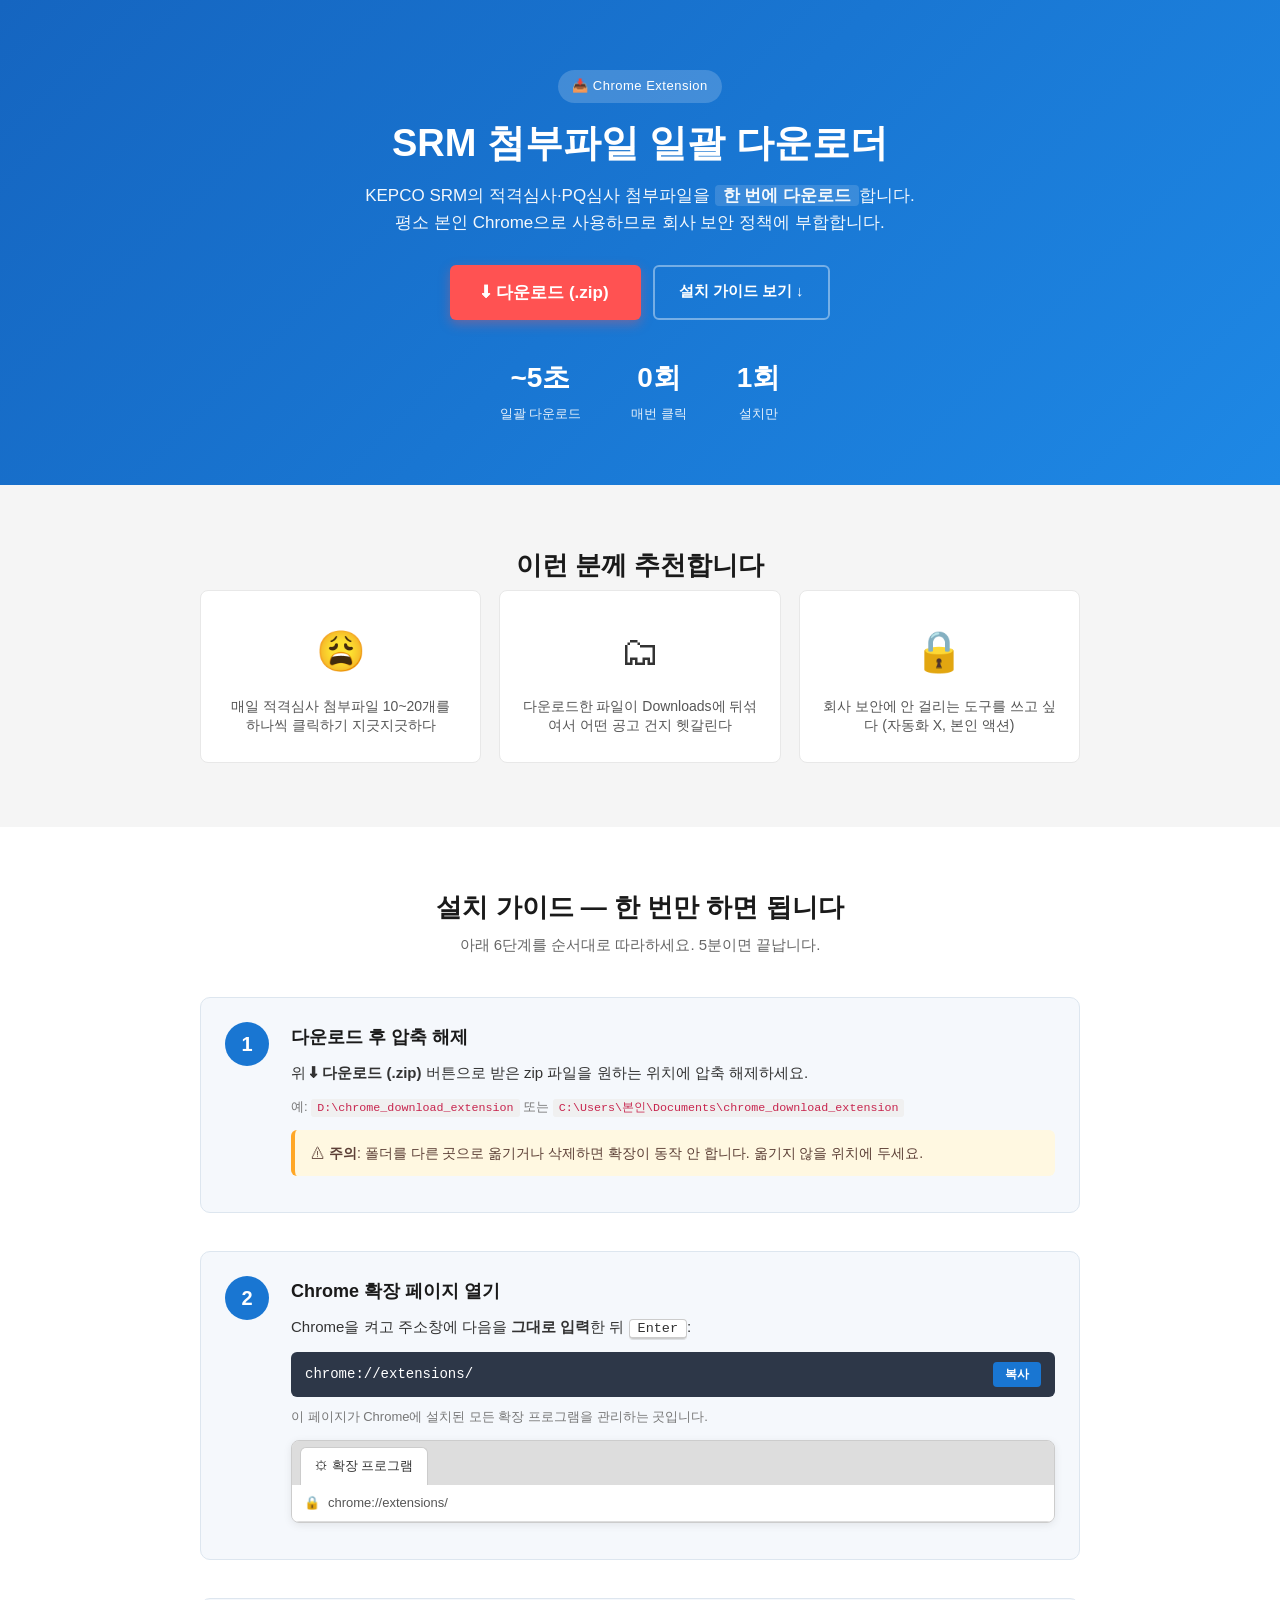
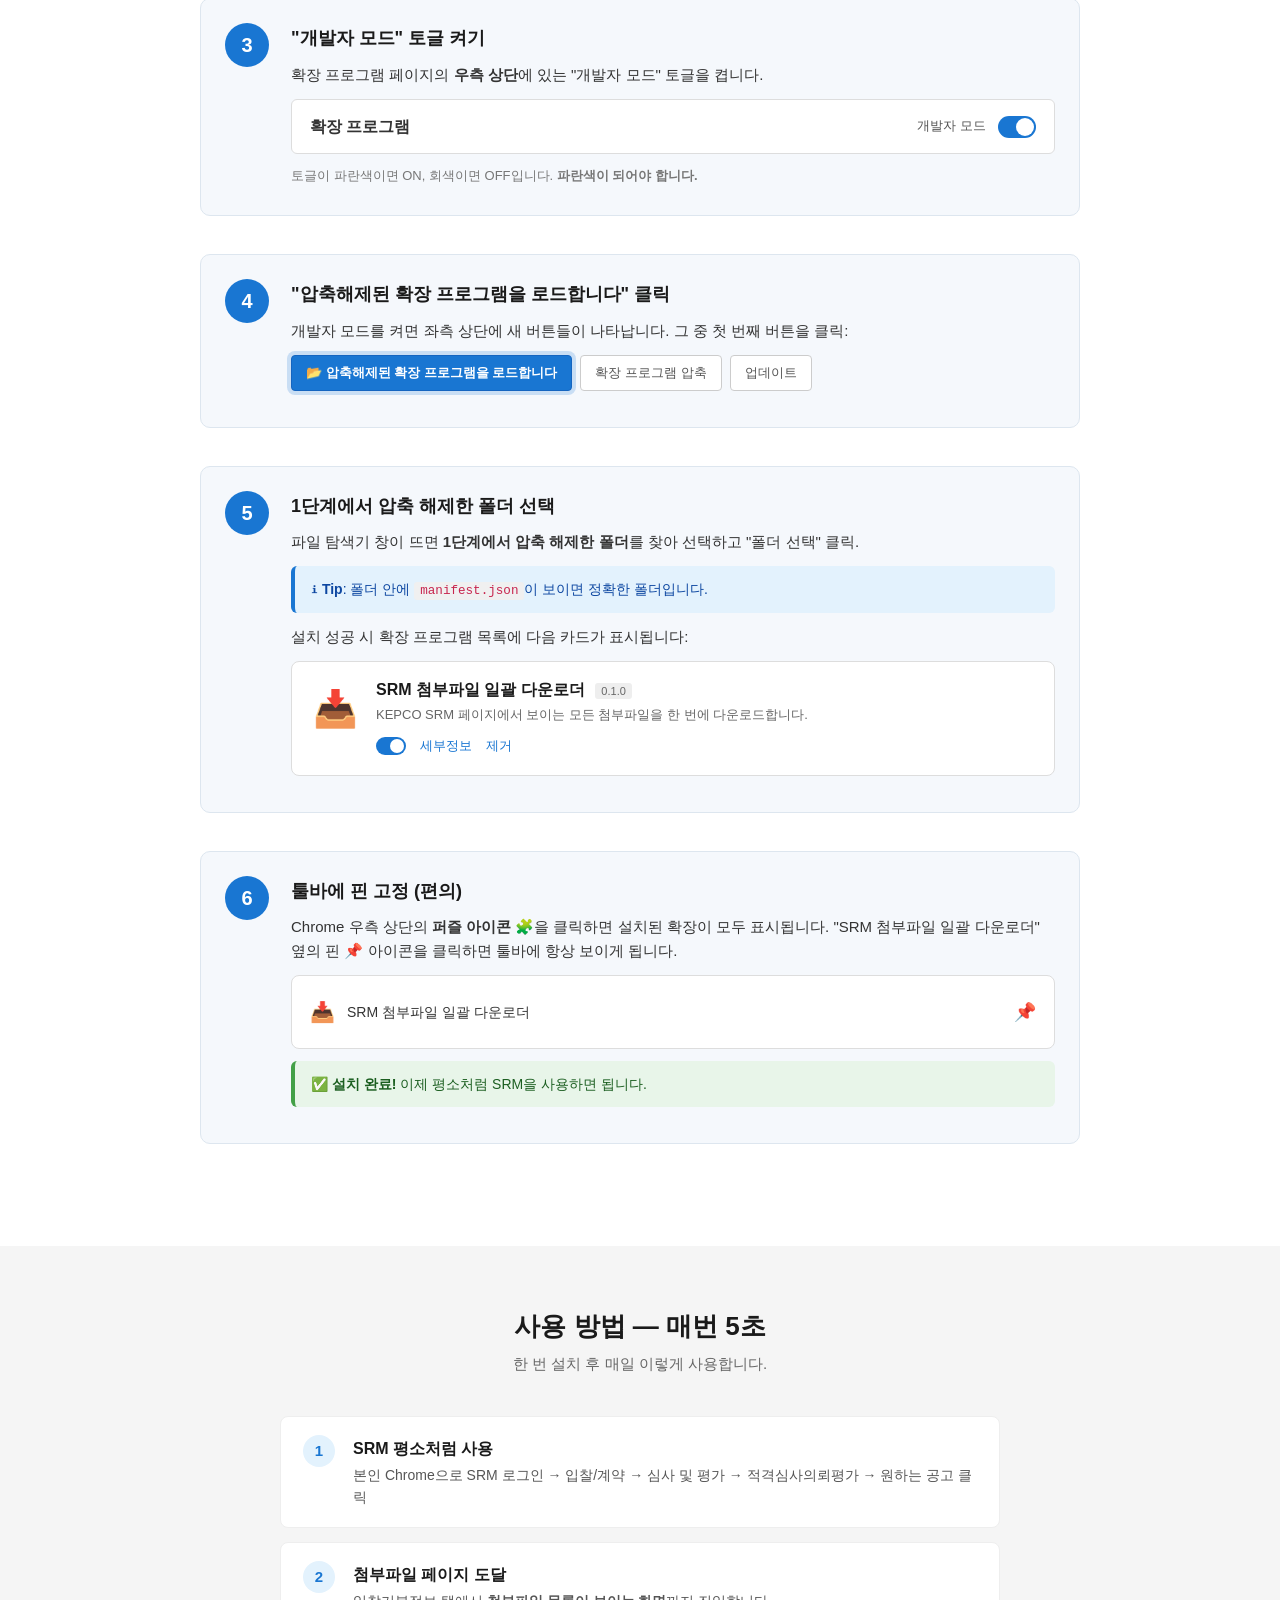
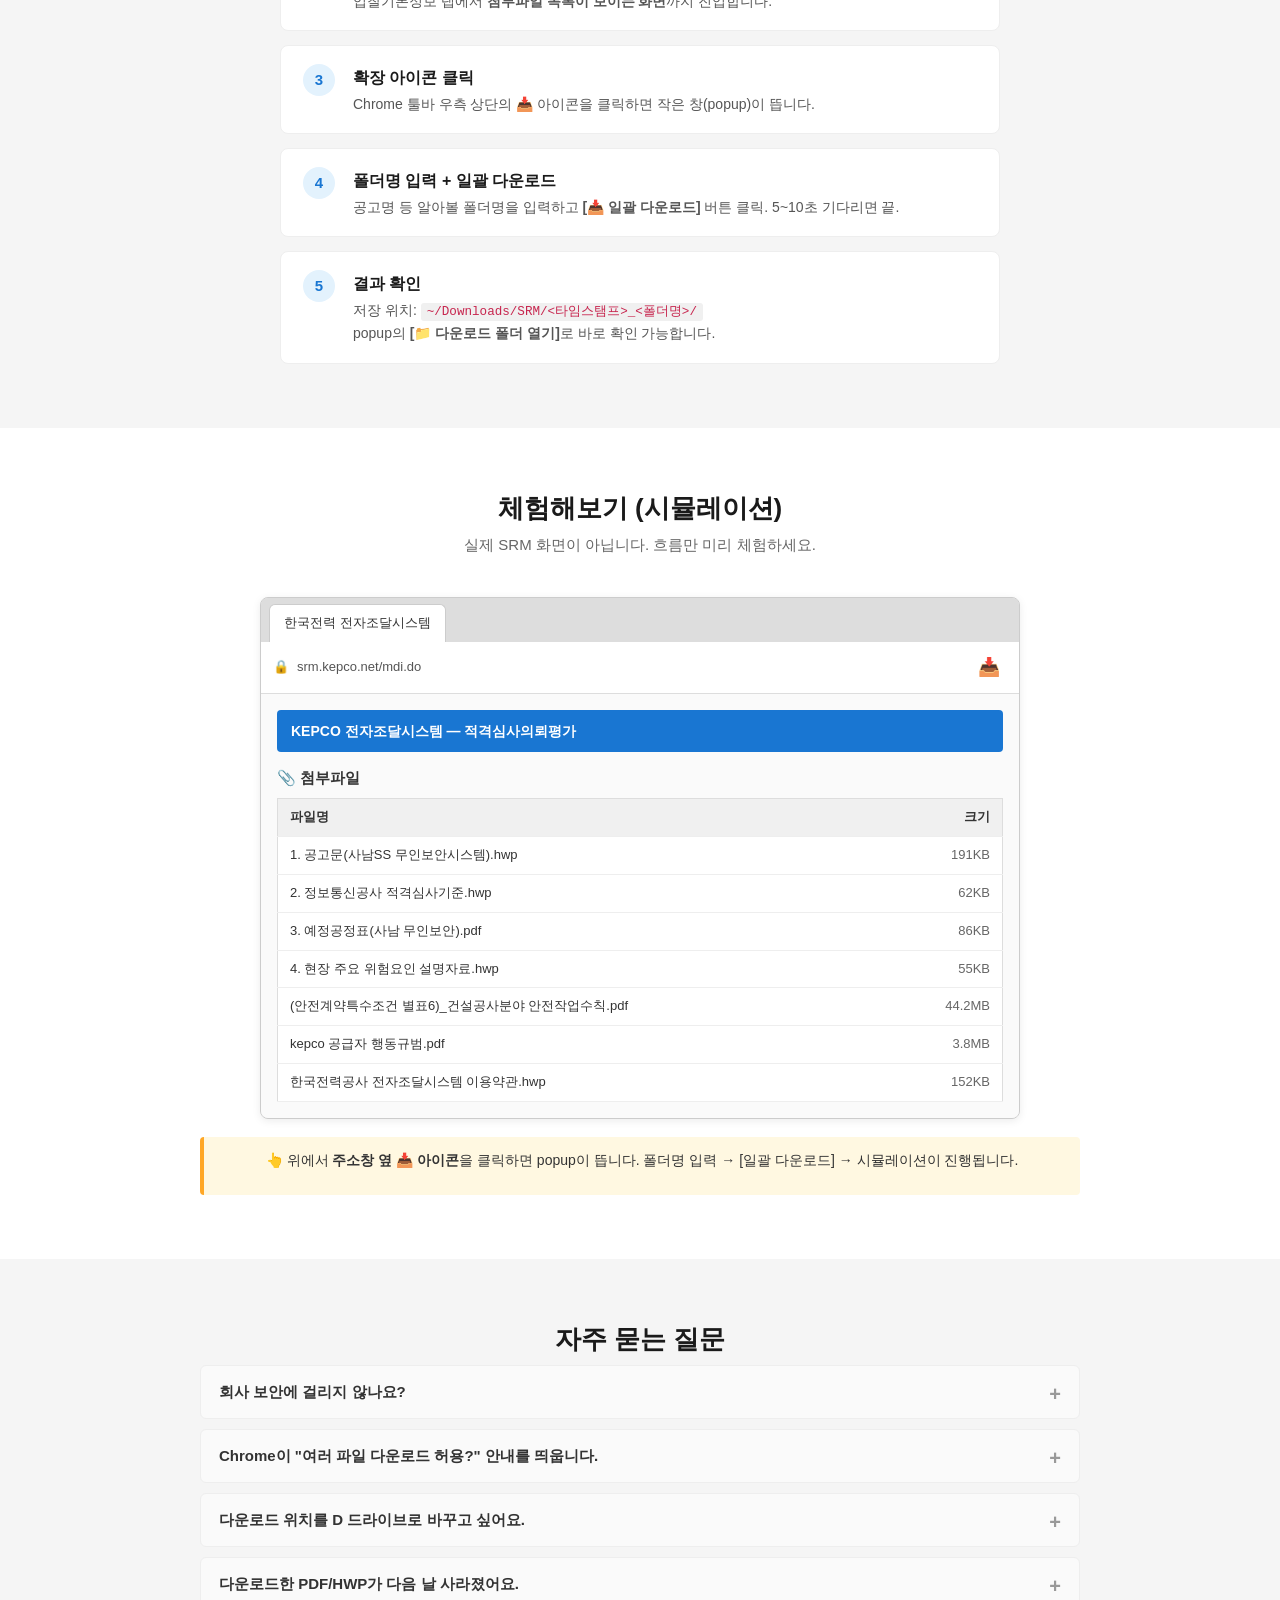
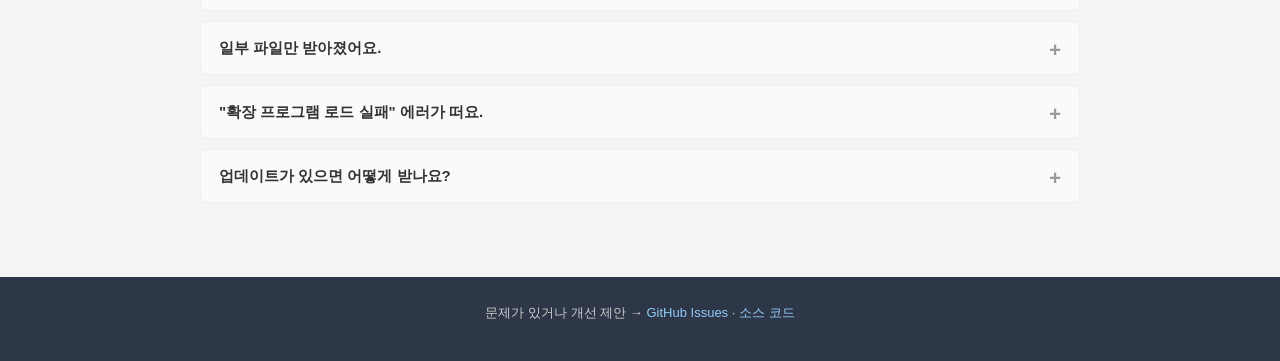
==== docs/index.html @ c3275431 "build: Vercel 배포 + zip 빌드 스크립트로 전환 - vercel.json: docs/를 outputDirectory로 지정 - build-zip.ps1: extens" ====
<!DOCTYPE html>
<html lang="ko">
<head>
  <meta charset="utf-8">
  <meta name="viewport" content="width=device-width, initial-scale=1">
  <title>SRM 첨부파일 일괄 다운로더 — 설치 가이드</title>
  <meta name="description" content="KEPCO SRM 적격심사 첨부파일을 한 번에 다운로드하는 Chrome 확장 프로그램. 설치 가이드와 사용 시뮬레이션.">
  <link rel="stylesheet" href="style.css">
</head>
<body>

<!-- ============ HERO ============ -->
<header class="hero">
  <div class="container">
    <div class="logo-badge">📥 Chrome Extension</div>
    <h1>SRM 첨부파일 일괄 다운로더</h1>
    <p class="lead">
      KEPCO SRM의 적격심사·PQ심사 첨부파일을 <strong>한 번에 다운로드</strong>합니다.<br>
      평소 본인 Chrome으로 사용하므로 회사 보안 정책에 부합합니다.
    </p>
    <div class="hero-actions">
      <a class="btn btn-primary btn-large" href="chrome-extension.zip" download>
        ⬇ 다운로드 (.zip)
      </a>
      <a class="btn btn-ghost" href="#install">설치 가이드 보기 ↓</a>
    </div>
    <div class="hero-stats">
      <div><strong>~5초</strong><span>일괄 다운로드</span></div>
      <div><strong>0회</strong><span>매번 클릭</span></div>
      <div><strong>1회</strong><span>설치만</span></div>
    </div>
  </div>
</header>

<!-- ============ WHY ============ -->
<section class="section">
  <div class="container">
    <h2 class="section-title">이런 분께 추천합니다</h2>
    <div class="why-grid">
      <div class="why-card">
        <div class="why-icon">😩</div>
        <h3>매일 적격심사 첨부파일 10~20개를 하나씩 클릭하기 지긋지긋하다</h3>
      </div>
      <div class="why-card">
        <div class="why-icon">🗂</div>
        <h3>다운로드한 파일이 Downloads에 뒤섞여서 어떤 공고 건지 헷갈린다</h3>
      </div>
      <div class="why-card">
        <div class="why-icon">🔒</div>
        <h3>회사 보안에 안 걸리는 도구를 쓰고 싶다 (자동화 X, 본인 액션)</h3>
      </div>
    </div>
  </div>
</section>

<!-- ============ INSTALL ============ -->
<section id="install" class="section section-alt">
  <div class="container">
    <h2 class="section-title">설치 가이드 — 한 번만 하면 됩니다</h2>
    <p class="section-sub">아래 6단계를 순서대로 따라하세요. 5분이면 끝납니다.</p>

    <!-- Step 1 -->
    <div class="step">
      <div class="step-num">1</div>
      <div class="step-body">
        <h3>다운로드 후 압축 해제</h3>
        <p>위 <strong>⬇ 다운로드 (.zip)</strong> 버튼으로 받은 zip 파일을 원하는 위치에 압축 해제하세요.</p>
        <p class="hint">예: <code>D:\chrome_download_extension</code> 또는 <code>C:\Users\본인\Documents\chrome_download_extension</code></p>
        <div class="callout warn">
          ⚠ <strong>주의</strong>: 폴더를 다른 곳으로 옮기거나 삭제하면 확장이 동작 안 합니다. 옮기지 않을 위치에 두세요.
        </div>
      </div>
    </div>

    <!-- Step 2 -->
    <div class="step">
      <div class="step-num">2</div>
      <div class="step-body">
        <h3>Chrome 확장 페이지 열기</h3>
        <p>Chrome을 켜고 주소창에 다음을 <strong>그대로 입력</strong>한 뒤 <kbd>Enter</kbd>:</p>
        <div class="url-box">
          <span class="url-text">chrome://extensions/</span>
          <button class="btn btn-mini" onclick="navigator.clipboard.writeText('chrome://extensions/');this.textContent='복사됨!';setTimeout(()=>this.textContent='복사',1500)">복사</button>
        </div>
        <p class="hint">이 페이지가 Chrome에 설치된 모든 확장 프로그램을 관리하는 곳입니다.</p>
        <!-- Mock browser: address bar -->
        <div class="mock-browser">
          <div class="mock-tabs">
            <div class="mock-tab active">⚙ 확장 프로그램</div>
          </div>
          <div class="mock-addr">
            <span class="mock-icon">🔒</span>
            <span class="mock-url">chrome://extensions/</span>
          </div>
        </div>
      </div>
    </div>

    <!-- Step 3 -->
    <div class="step">
      <div class="step-num">3</div>
      <div class="step-body">
        <h3>"개발자 모드" 토글 켜기</h3>
        <p>확장 프로그램 페이지의 <strong>우측 상단</strong>에 있는 "개발자 모드" 토글을 켭니다.</p>
        <!-- Mock: toggle area -->
        <div class="mock-toolbar">
          <span class="mock-toolbar-title">확장 프로그램</span>
          <div class="mock-spacer"></div>
          <span class="mock-label">개발자 모드</span>
          <span class="mock-toggle on" aria-label="ON"></span>
        </div>
        <p class="hint">토글이 파란색이면 ON, 회색이면 OFF입니다. <strong>파란색이 되어야 합니다.</strong></p>
      </div>
    </div>

    <!-- Step 4 -->
    <div class="step">
      <div class="step-num">4</div>
      <div class="step-body">
        <h3>"압축해제된 확장 프로그램을 로드합니다" 클릭</h3>
        <p>개발자 모드를 켜면 좌측 상단에 새 버튼들이 나타납니다. 그 중 첫 번째 버튼을 클릭:</p>
        <div class="mock-buttons">
          <button class="mock-btn highlight">📂 압축해제된 확장 프로그램을 로드합니다</button>
          <button class="mock-btn">확장 프로그램 압축</button>
          <button class="mock-btn">업데이트</button>
        </div>
      </div>
    </div>

    <!-- Step 5 -->
    <div class="step">
      <div class="step-num">5</div>
      <div class="step-body">
        <h3>1단계에서 압축 해제한 폴더 선택</h3>
        <p>파일 탐색기 창이 뜨면 <strong>1단계에서 압축 해제한 폴더</strong>를 찾아 선택하고 "폴더 선택" 클릭.</p>
        <div class="callout info">
          ℹ <strong>Tip</strong>: 폴더 안에 <code>manifest.json</code>이 보이면 정확한 폴더입니다.
        </div>
        <p>설치 성공 시 확장 프로그램 목록에 다음 카드가 표시됩니다:</p>
        <div class="mock-extension-card">
          <div class="mock-ext-icon">📥</div>
          <div class="mock-ext-info">
            <h4>SRM 첨부파일 일괄 다운로더 <span class="mock-version">0.1.0</span></h4>
            <p>KEPCO SRM 페이지에서 보이는 모든 첨부파일을 한 번에 다운로드합니다.</p>
            <div class="mock-ext-actions">
              <span class="mock-toggle on small"></span>
              <span class="mock-link">세부정보</span>
              <span class="mock-link">제거</span>
            </div>
          </div>
        </div>
      </div>
    </div>

    <!-- Step 6 -->
    <div class="step">
      <div class="step-num">6</div>
      <div class="step-body">
        <h3>툴바에 핀 고정 (편의)</h3>
        <p>Chrome 우측 상단의 <strong>퍼즐 아이콘 🧩</strong>을 클릭하면 설치된 확장이 모두 표시됩니다. "SRM 첨부파일 일괄 다운로더" 옆의 핀 📌 아이콘을 클릭하면 툴바에 항상 보이게 됩니다.</p>
        <div class="mock-toolbar-pin">
          <div class="pin-row">
            <span class="pin-icon">📥</span>
            <span class="pin-name">SRM 첨부파일 일괄 다운로더</span>
            <span class="pin-btn pinned" title="툴바에 고정됨">📌</span>
          </div>
        </div>
        <div class="callout success">
          ✅ <strong>설치 완료!</strong> 이제 평소처럼 SRM을 사용하면 됩니다.
        </div>
      </div>
    </div>

  </div>
</section>

<!-- ============ USAGE ============ -->
<section id="usage" class="section">
  <div class="container">
    <h2 class="section-title">사용 방법 — 매번 5초</h2>
    <p class="section-sub">한 번 설치 후 매일 이렇게 사용합니다.</p>

    <div class="usage-flow">
      <div class="usage-step">
        <span class="usage-num">1</span>
        <div>
          <h3>SRM 평소처럼 사용</h3>
          <p>본인 Chrome으로 SRM 로그인 → 입찰/계약 → 심사 및 평가 → 적격심사의뢰평가 → 원하는 공고 클릭</p>
        </div>
      </div>
      <div class="usage-step">
        <span class="usage-num">2</span>
        <div>
          <h3>첨부파일 페이지 도달</h3>
          <p>입찰기본정보 탭에서 <strong>첨부파일 목록이 보이는 화면</strong>까지 진입합니다.</p>
        </div>
      </div>
      <div class="usage-step">
        <span class="usage-num">3</span>
        <div>
          <h3>확장 아이콘 클릭</h3>
          <p>Chrome 툴바 우측 상단의 📥 아이콘을 클릭하면 작은 창(popup)이 뜹니다.</p>
        </div>
      </div>
      <div class="usage-step">
        <span class="usage-num">4</span>
        <div>
          <h3>폴더명 입력 + 일괄 다운로드</h3>
          <p>공고명 등 알아볼 폴더명을 입력하고 <strong>[📥 일괄 다운로드]</strong> 버튼 클릭. 5~10초 기다리면 끝.</p>
        </div>
      </div>
      <div class="usage-step">
        <span class="usage-num">5</span>
        <div>
          <h3>결과 확인</h3>
          <p>저장 위치: <code>~/Downloads/SRM/&lt;타임스탬프&gt;_&lt;폴더명&gt;/</code><br>popup의 <strong>[📁 다운로드 폴더 열기]</strong>로 바로 확인 가능합니다.</p>
        </div>
      </div>
    </div>
  </div>
</section>

<!-- ============ SIMULATION ============ -->
<section id="simulation" class="section section-alt">
  <div class="container">
    <h2 class="section-title">체험해보기 (시뮬레이션)</h2>
    <p class="section-sub">실제 SRM 화면이 아닙니다. 흐름만 미리 체험하세요.</p>

    <div class="sim-frame">
      <div class="mock-browser">
        <div class="mock-tabs">
          <div class="mock-tab active">한국전력 전자조달시스템</div>
        </div>
        <div class="mock-addr">
          <span class="mock-icon">🔒</span>
          <span class="mock-url">srm.kepco.net/mdi.do</span>
          <span class="mock-ext-badge" id="extBadge" title="확장 아이콘 — 클릭해보세요">📥</span>
        </div>

        <div class="sim-page">
          <div class="sim-banner">KEPCO 전자조달시스템 — 적격심사의뢰평가</div>
          <div class="sim-table-title">📎 첨부파일</div>
          <table class="sim-table">
            <thead><tr><th>파일명</th><th class="sim-size-col">크기</th></tr></thead>
            <tbody>
              <tr><td>1. 공고문(사남SS 무인보안시스템).hwp</td><td>191KB</td></tr>
              <tr><td>2. 정보통신공사 적격심사기준.hwp</td><td>62KB</td></tr>
              <tr><td>3. 예정공정표(사남 무인보안).pdf</td><td>86KB</td></tr>
              <tr><td>4. 현장 주요 위험요인 설명자료.hwp</td><td>55KB</td></tr>
              <tr><td>(안전계약특수조건 별표6)_건설공사분야 안전작업수칙.pdf</td><td>44.2MB</td></tr>
              <tr><td>kepco 공급자 행동규범.pdf</td><td>3.8MB</td></tr>
              <tr><td>한국전력공사 전자조달시스템 이용약관.hwp</td><td>152KB</td></tr>
            </tbody>
          </table>
        </div>
      </div>

      <!-- Mock popup overlay -->
      <div class="sim-popup" id="simPopup" hidden>
        <div class="sim-popup-head">SRM 첨부파일 일괄 다운로더</div>
        <div class="sim-popup-body">
          <label>저장 폴더명 (공고명 등):</label>
          <input id="simFolder" type="text" placeholder="예: 무인보안시스템">
          <p class="hint">저장 위치: <code>~/Downloads/SRM/&lt;타임스탬프&gt;_&lt;폴더명&gt;/</code></p>
          <button id="simBtn" class="btn-primary btn-mini-2">📥 일괄 다운로드</button>
          <div class="sim-log" id="simLog">준비됨. 폴더명 입력 후 [일괄 다운로드] 클릭.</div>
        </div>
      </div>
    </div>

    <div class="sim-instructions">
      <p>👆 위에서 <strong>주소창 옆 📥 아이콘</strong>을 클릭하면 popup이 뜹니다. 폴더명 입력 → [일괄 다운로드] → 시뮬레이션이 진행됩니다.</p>
    </div>
  </div>
</section>

<!-- ============ FAQ ============ -->
<section id="faq" class="section">
  <div class="container">
    <h2 class="section-title">자주 묻는 질문</h2>

    <details class="faq">
      <summary>회사 보안에 걸리지 않나요?</summary>
      <p>걸리지 않습니다. 이 도구는 자동화 도구가 아니라 <strong>본인 Chrome 안에서 본인이 클릭한 결과로</strong> 동작합니다. Power Automate Desktop이나 DownThemAll!과 같은 원리입니다. SRM의 봇 차단 정책에 걸리지 않습니다.</p>
    </details>

    <details class="faq">
      <summary>Chrome이 "여러 파일 다운로드 허용?" 안내를 띄웁니다.</summary>
      <p>일괄 다운로드 시 첫 실행에서 한 번 뜹니다. <strong>"허용"</strong> 클릭하면 그 사이트(SRM)에서는 다음부터 안 뜹니다.</p>
    </details>

    <details class="faq">
      <summary>다운로드 위치를 D 드라이브로 바꾸고 싶어요.</summary>
      <p>이 확장 자체는 Chrome의 기본 Downloads 폴더 하위로만 저장 가능합니다 (Chrome 보안 제약). 위치 자체를 바꾸려면:</p>
      <ol>
        <li>Chrome 주소창에 <code>chrome://settings/downloads</code> 입력</li>
        <li>"위치" 옆 <strong>변경</strong> 클릭</li>
        <li>D:\srm_downloads 같은 폴더 선택</li>
      </ol>
      <p>이렇게 하면 우리 도구의 다운로드도 그 위치로 자동으로 갑니다.</p>
    </details>

    <details class="faq">
      <summary>다운로드한 PDF/HWP가 다음 날 사라졌어요.</summary>
      <p>사내 보안정책상 Desktop 등 일부 위치의 PDF/HWP/ZIP은 매일 자동 삭제됩니다. <strong>같은 날 안에 검토 또는 D 드라이브/OneDrive로 백업</strong>하세요.</p>
    </details>

    <details class="faq">
      <summary>일부 파일만 받아졌어요.</summary>
      <p>큰 파일(수십 MB)은 SRM이 처리에 시간이 걸립니다. 이 도구는 파일 크기에 따라 자동으로 클릭 간격을 조절(250ms~3.5초)하지만, 사이트가 매우 느릴 땐 누락 가능. popup의 로그에서 누락 파일 확인 후 같은 화면에서 다시 누르면 받아집니다 (덮어쓰기).</p>
    </details>

    <details class="faq">
      <summary>"확장 프로그램 로드 실패" 에러가 떠요.</summary>
      <p>다음을 확인하세요:</p>
      <ul>
        <li>선택한 폴더 안에 <code>manifest.json</code> 파일이 있는지</li>
        <li>zip을 압축 해제할 때 폴더가 한 단계 더 안에 있을 수 있음 (예: <code>chrome_download_extension-main/chrome_download_extension-main/</code>) — 가장 안쪽 폴더 선택</li>
      </ul>
    </details>

    <details class="faq">
      <summary>업데이트가 있으면 어떻게 받나요?</summary>
      <p>이 페이지에서 다시 zip 다운로드 → 기존 폴더 덮어쓰기 → <code>chrome://extensions/</code>에서 이 확장의 새로고침 아이콘(🔄) 클릭. 끝.</p>
    </details>
  </div>
</section>

<!-- ============ FOOTER ============ -->
<footer class="footer">
  <div class="container">
    <p>
      문제가 있거나 개선 제안 →
      <a href="https://github.com/kepcokn5701/chrome_download_extension/issues">GitHub Issues</a>
      ·
      <a href="https://github.com/kepcokn5701/chrome_download_extension">소스 코드</a>
    </p>
  </div>
</footer>

<script src="script.js"></script>
</body>
</html>
---- docs/style.css ----
/* ===== Base ===== */
* { box-sizing: border-box; }
html { scroll-behavior: smooth; }
body {
  margin: 0;
  font-family: 'Malgun Gothic', 'Apple SD Gothic Neo', -apple-system, sans-serif;
  background: #f5f5f5;
  color: #333;
  line-height: 1.6;
  font-size: 15px;
}
.container {
  max-width: 920px;
  margin: 0 auto;
  padding: 0 20px;
}
h1, h2, h3, h4 { margin: 0 0 12px; line-height: 1.3; color: #1a1a1a; }
p { margin: 0 0 12px; }
a { color: #1976d2; text-decoration: none; }
a:hover { text-decoration: underline; }
code {
  font-family: Consolas, 'Courier New', monospace;
  font-size: 0.9em;
  background: #f0f0f0;
  padding: 2px 6px;
  border-radius: 3px;
  color: #c7254e;
}
kbd {
  background: #fff;
  border: 1px solid #ccc;
  border-bottom-width: 2px;
  border-radius: 4px;
  padding: 1px 8px;
  font-family: Consolas, monospace;
  font-size: 0.9em;
  box-shadow: 0 1px 0 rgba(0,0,0,0.1);
}

/* ===== Hero ===== */
.hero {
  background: linear-gradient(135deg, #1565c0 0%, #1976d2 50%, #1e88e5 100%);
  color: white;
  padding: 70px 0 60px;
  text-align: center;
}
.hero h1 {
  color: white;
  font-size: 38px;
  font-weight: 700;
  margin-bottom: 14px;
}
.lead {
  font-size: 17px;
  opacity: 0.95;
  margin-bottom: 28px;
}
.lead strong { color: #fff; background: rgba(255,255,255,0.15); padding: 1px 8px; border-radius: 4px; }
.logo-badge {
  display: inline-block;
  background: rgba(255,255,255,0.18);
  padding: 6px 14px;
  border-radius: 20px;
  font-size: 13px;
  margin-bottom: 16px;
  letter-spacing: 0.5px;
}
.hero-actions {
  display: flex;
  gap: 12px;
  justify-content: center;
  flex-wrap: wrap;
  margin-bottom: 36px;
}
.hero-stats {
  display: flex;
  justify-content: center;
  gap: 50px;
  margin-top: 20px;
  flex-wrap: wrap;
}
.hero-stats > div { text-align: center; }
.hero-stats strong {
  display: block;
  font-size: 28px;
  color: white;
  font-weight: 700;
}
.hero-stats span {
  font-size: 13px;
  opacity: 0.9;
}

/* ===== Buttons ===== */
.btn {
  display: inline-block;
  padding: 12px 24px;
  border-radius: 6px;
  font-weight: 600;
  border: none;
  cursor: pointer;
  font-size: 15px;
  text-decoration: none;
  transition: transform 0.1s, box-shadow 0.1s;
}
.btn-primary {
  background: #ff5252;
  color: white;
  box-shadow: 0 4px 12px rgba(255,82,82,0.35);
}
.btn-primary:hover {
  transform: translateY(-1px);
  box-shadow: 0 6px 16px rgba(255,82,82,0.45);
  text-decoration: none;
}
.btn-large { padding: 14px 32px; font-size: 17px; }
.btn-ghost {
  background: transparent;
  color: white;
  border: 2px solid rgba(255,255,255,0.4);
}
.btn-ghost:hover {
  background: rgba(255,255,255,0.1);
  text-decoration: none;
}
.btn-mini {
  padding: 4px 12px;
  font-size: 12px;
  background: #1976d2;
  color: white;
  border-radius: 4px;
}
.btn-mini:hover { background: #1565c0; }
.btn-mini-2 {
  display: block;
  width: 100%;
  padding: 9px;
  font-size: 14px;
  background: #1976d2;
  color: white;
  border: none;
  border-radius: 4px;
  cursor: pointer;
  font-weight: 600;
  margin: 10px 0;
}

/* ===== Section ===== */
.section { padding: 64px 0; }
.section-alt { background: white; }
.section-title {
  font-size: 26px;
  text-align: center;
  margin-bottom: 8px;
}
.section-sub {
  text-align: center;
  color: #666;
  margin-bottom: 40px;
  font-size: 15px;
}

/* ===== Why grid ===== */
.why-grid {
  display: grid;
  grid-template-columns: repeat(auto-fit, minmax(240px, 1fr));
  gap: 18px;
}
.why-card {
  background: white;
  padding: 28px 22px;
  border-radius: 8px;
  text-align: center;
  border: 1px solid #e8e8e8;
}
.why-icon {
  font-size: 40px;
  margin-bottom: 14px;
}
.why-card h3 {
  font-size: 14px;
  font-weight: 500;
  color: #555;
  margin: 0;
}

/* ===== Step ===== */
.step {
  display: flex;
  gap: 22px;
  margin-bottom: 38px;
  background: #fafafa;
  padding: 24px;
  border-radius: 10px;
  border: 1px solid #eee;
}
.section-alt .step {
  background: #f5f8fc;
  border-color: #dde6ef;
}
.step-num {
  flex-shrink: 0;
  width: 44px;
  height: 44px;
  background: #1976d2;
  color: white;
  border-radius: 50%;
  display: flex;
  align-items: center;
  justify-content: center;
  font-weight: 700;
  font-size: 20px;
}
.step-body { flex: 1; min-width: 0; }
.step-body h3 {
  font-size: 18px;
  margin-top: 4px;
}
.hint {
  font-size: 13px;
  color: #777;
  margin: 6px 0 4px;
}

/* ===== Callout ===== */
.callout {
  padding: 12px 16px;
  border-radius: 6px;
  margin: 12px 0;
  font-size: 14px;
}
.callout.warn  { background: #fff8e1; border-left: 4px solid #ffa726; color: #5d4037; }
.callout.info  { background: #e3f2fd; border-left: 4px solid #1976d2; color: #0d47a1; }
.callout.success { background: #e8f5e9; border-left: 4px solid #43a047; color: #1b5e20; }

/* ===== URL box ===== */
.url-box {
  display: flex;
  align-items: center;
  gap: 8px;
  background: #2d3748;
  color: #fff;
  padding: 10px 14px;
  border-radius: 6px;
  margin: 10px 0;
  font-family: Consolas, monospace;
}
.url-text {
  flex: 1;
  font-size: 14px;
  user-select: all;
}

/* ===== Mock browser ===== */
.mock-browser {
  background: #ececec;
  border: 1px solid #cccccc;
  border-radius: 8px;
  margin: 12px 0;
  overflow: hidden;
  box-shadow: 0 2px 8px rgba(0,0,0,0.08);
}
.mock-tabs {
  background: #ddd;
  padding: 6px 8px 0;
  display: flex;
  gap: 4px;
}
.mock-tab {
  background: #f5f5f5;
  padding: 8px 14px;
  border-radius: 6px 6px 0 0;
  font-size: 13px;
  border: 1px solid #ccc;
  border-bottom: none;
}
.mock-tab.active {
  background: white;
  font-weight: 500;
}
.mock-addr {
  background: white;
  padding: 8px 12px;
  display: flex;
  align-items: center;
  gap: 8px;
  border-bottom: 1px solid #ddd;
  font-size: 13px;
}
.mock-icon { color: #4caf50; }
.mock-url { color: #555; flex: 1; }
.mock-ext-badge {
  cursor: pointer;
  font-size: 18px;
  padding: 2px 6px;
  border-radius: 4px;
  border: 1px solid transparent;
  user-select: none;
}
.mock-ext-badge:hover {
  background: #e3f2fd;
  border-color: #1976d2;
}

/* ===== Mock toolbar (developer mode toggle) ===== */
.mock-toolbar {
  display: flex;
  align-items: center;
  gap: 12px;
  background: white;
  padding: 14px 18px;
  border: 1px solid #ddd;
  border-radius: 6px;
  margin: 12px 0;
}
.mock-toolbar-title { font-weight: 600; font-size: 16px; }
.mock-spacer { flex: 1; }
.mock-label { font-size: 13px; color: #555; }
.mock-toggle {
  width: 38px;
  height: 22px;
  background: #ccc;
  border-radius: 12px;
  position: relative;
  display: inline-block;
  cursor: pointer;
}
.mock-toggle::after {
  content: '';
  position: absolute;
  width: 18px;
  height: 18px;
  background: white;
  border-radius: 50%;
  top: 2px;
  left: 2px;
  transition: 0.2s;
}
.mock-toggle.on { background: #1976d2; }
.mock-toggle.on::after { left: 18px; }
.mock-toggle.small { width: 30px; height: 18px; }
.mock-toggle.small::after { width: 14px; height: 14px; }
.mock-toggle.small.on::after { left: 14px; }

/* ===== Mock buttons ===== */
.mock-buttons {
  display: flex;
  gap: 8px;
  margin: 12px 0;
  flex-wrap: wrap;
}
.mock-btn {
  background: white;
  border: 1px solid #ccc;
  padding: 8px 14px;
  border-radius: 4px;
  font-size: 13px;
  cursor: default;
  color: #555;
}
.mock-btn.highlight {
  background: #1976d2;
  color: white;
  border-color: #1565c0;
  font-weight: 600;
  box-shadow: 0 0 0 4px rgba(25,118,210,0.2);
  animation: pulse 2s infinite;
}
@keyframes pulse {
  0%, 100% { box-shadow: 0 0 0 4px rgba(25,118,210,0.2); }
  50% { box-shadow: 0 0 0 8px rgba(25,118,210,0.1); }
}

/* ===== Extension card mock ===== */
.mock-extension-card {
  display: flex;
  gap: 16px;
  background: white;
  border: 1px solid #ddd;
  border-radius: 8px;
  padding: 18px;
  margin: 12px 0;
}
.mock-ext-icon {
  font-size: 36px;
  width: 50px;
  text-align: center;
}
.mock-ext-info { flex: 1; }
.mock-ext-info h4 {
  margin: 0 0 4px;
  font-size: 16px;
}
.mock-ext-info p {
  font-size: 13px;
  color: #666;
  margin: 0 0 10px;
}
.mock-version {
  background: #eee;
  font-size: 11px;
  padding: 2px 6px;
  border-radius: 3px;
  font-weight: 500;
  color: #666;
  margin-left: 6px;
}
.mock-ext-actions {
  display: flex;
  gap: 14px;
  align-items: center;
  font-size: 13px;
}
.mock-link { color: #1976d2; cursor: default; }

/* ===== Toolbar pin mock ===== */
.mock-toolbar-pin {
  background: white;
  border: 1px solid #ddd;
  border-radius: 8px;
  padding: 12px;
  margin: 12px 0;
}
.pin-row {
  display: flex;
  align-items: center;
  gap: 12px;
  padding: 8px 6px;
}
.pin-icon { font-size: 20px; }
.pin-name { flex: 1; font-size: 14px; }
.pin-btn { font-size: 18px; cursor: default; }
.pin-btn.pinned { color: #1976d2; }

/* ===== Usage flow ===== */
.usage-flow {
  display: flex;
  flex-direction: column;
  gap: 14px;
  max-width: 720px;
  margin: 0 auto;
}
.usage-step {
  display: flex;
  gap: 18px;
  background: white;
  padding: 18px 22px;
  border-radius: 8px;
  border: 1px solid #eee;
  align-items: flex-start;
}
.usage-num {
  flex-shrink: 0;
  width: 32px;
  height: 32px;
  background: #e3f2fd;
  color: #1976d2;
  border-radius: 50%;
  display: flex;
  align-items: center;
  justify-content: center;
  font-weight: 700;
  font-size: 15px;
}
.usage-step h3 {
  font-size: 16px;
  margin: 4px 0 4px;
}
.usage-step p {
  margin: 0;
  font-size: 14px;
  color: #555;
}

/* ===== Simulation ===== */
.sim-frame {
  position: relative;
  max-width: 760px;
  margin: 0 auto;
}
.sim-page {
  background: #fafafa;
  padding: 16px;
  min-height: 280px;
}
.sim-banner {
  background: #1976d2;
  color: white;
  padding: 10px 14px;
  border-radius: 4px;
  font-weight: 600;
  margin-bottom: 14px;
  font-size: 14px;
}
.sim-table-title { font-weight: 600; margin-bottom: 8px; }
.sim-table {
  width: 100%;
  border-collapse: collapse;
  background: white;
  border: 1px solid #ddd;
}
.sim-table th, .sim-table td {
  padding: 8px 12px;
  text-align: left;
  font-size: 13px;
  border-bottom: 1px solid #eee;
}
.sim-table th {
  background: #f0f0f0;
  font-weight: 600;
}
.sim-size-col { width: 80px; text-align: right !important; }
.sim-table td:nth-child(2) { text-align: right; color: #666; }

.sim-popup {
  position: absolute;
  top: 50px;
  right: 16px;
  width: 320px;
  background: white;
  border: 1px solid #999;
  border-radius: 8px;
  box-shadow: 0 8px 24px rgba(0,0,0,0.2);
  z-index: 10;
}
.sim-popup-head {
  background: #1976d2;
  color: white;
  padding: 10px 14px;
  font-weight: 600;
  font-size: 14px;
  border-radius: 8px 8px 0 0;
}
.sim-popup-body { padding: 14px; }
.sim-popup-body label {
  display: block;
  font-size: 13px;
  color: #555;
  margin-bottom: 4px;
}
.sim-popup-body input {
  width: 100%;
  padding: 6px 8px;
  border: 1px solid #ccc;
  border-radius: 4px;
  font-size: 13px;
  box-sizing: border-box;
}
.sim-log {
  margin-top: 10px;
  padding: 8px 10px;
  background: #f5f5f5;
  border: 1px solid #e0e0e0;
  border-radius: 4px;
  font-size: 12px;
  font-family: Consolas, monospace;
  white-space: pre-wrap;
  max-height: 160px;
  overflow-y: auto;
}

.sim-instructions {
  margin-top: 18px;
  padding: 12px 16px;
  background: #fff8e1;
  border-left: 4px solid #ffa726;
  border-radius: 4px;
  font-size: 14px;
  text-align: center;
}

/* ===== FAQ ===== */
.faq {
  background: #fafafa;
  border: 1px solid #eee;
  border-radius: 6px;
  margin-bottom: 10px;
  padding: 0;
}
.faq summary {
  padding: 14px 18px;
  cursor: pointer;
  font-weight: 600;
  font-size: 15px;
  list-style: none;
  position: relative;
  padding-right: 40px;
}
.faq summary::after {
  content: '+';
  position: absolute;
  right: 18px;
  top: 12px;
  font-size: 20px;
  color: #999;
}
.faq[open] summary::after { content: '−'; }
.faq summary::-webkit-details-marker { display: none; }
.faq[open] summary { border-bottom: 1px solid #eee; }
.faq p, .faq ol, .faq ul {
  padding: 6px 18px 14px;
  font-size: 14px;
  margin: 0;
}
.faq ol, .faq ul { padding-left: 38px; }

/* ===== Footer ===== */
.footer {
  background: #2d3748;
  color: #ccc;
  padding: 26px 0;
  text-align: center;
  font-size: 13px;
}
.footer a { color: #90caf9; }

/* ===== Mobile ===== */
@media (max-width: 700px) {
  .hero h1 { font-size: 28px; }
  .lead { font-size: 15px; }
  .hero-stats { gap: 24px; }
  .step { padding: 18px; gap: 14px; }
  .step-num { width: 36px; height: 36px; font-size: 17px; }
  .sim-popup { position: static; width: auto; margin-top: 14px; }
}
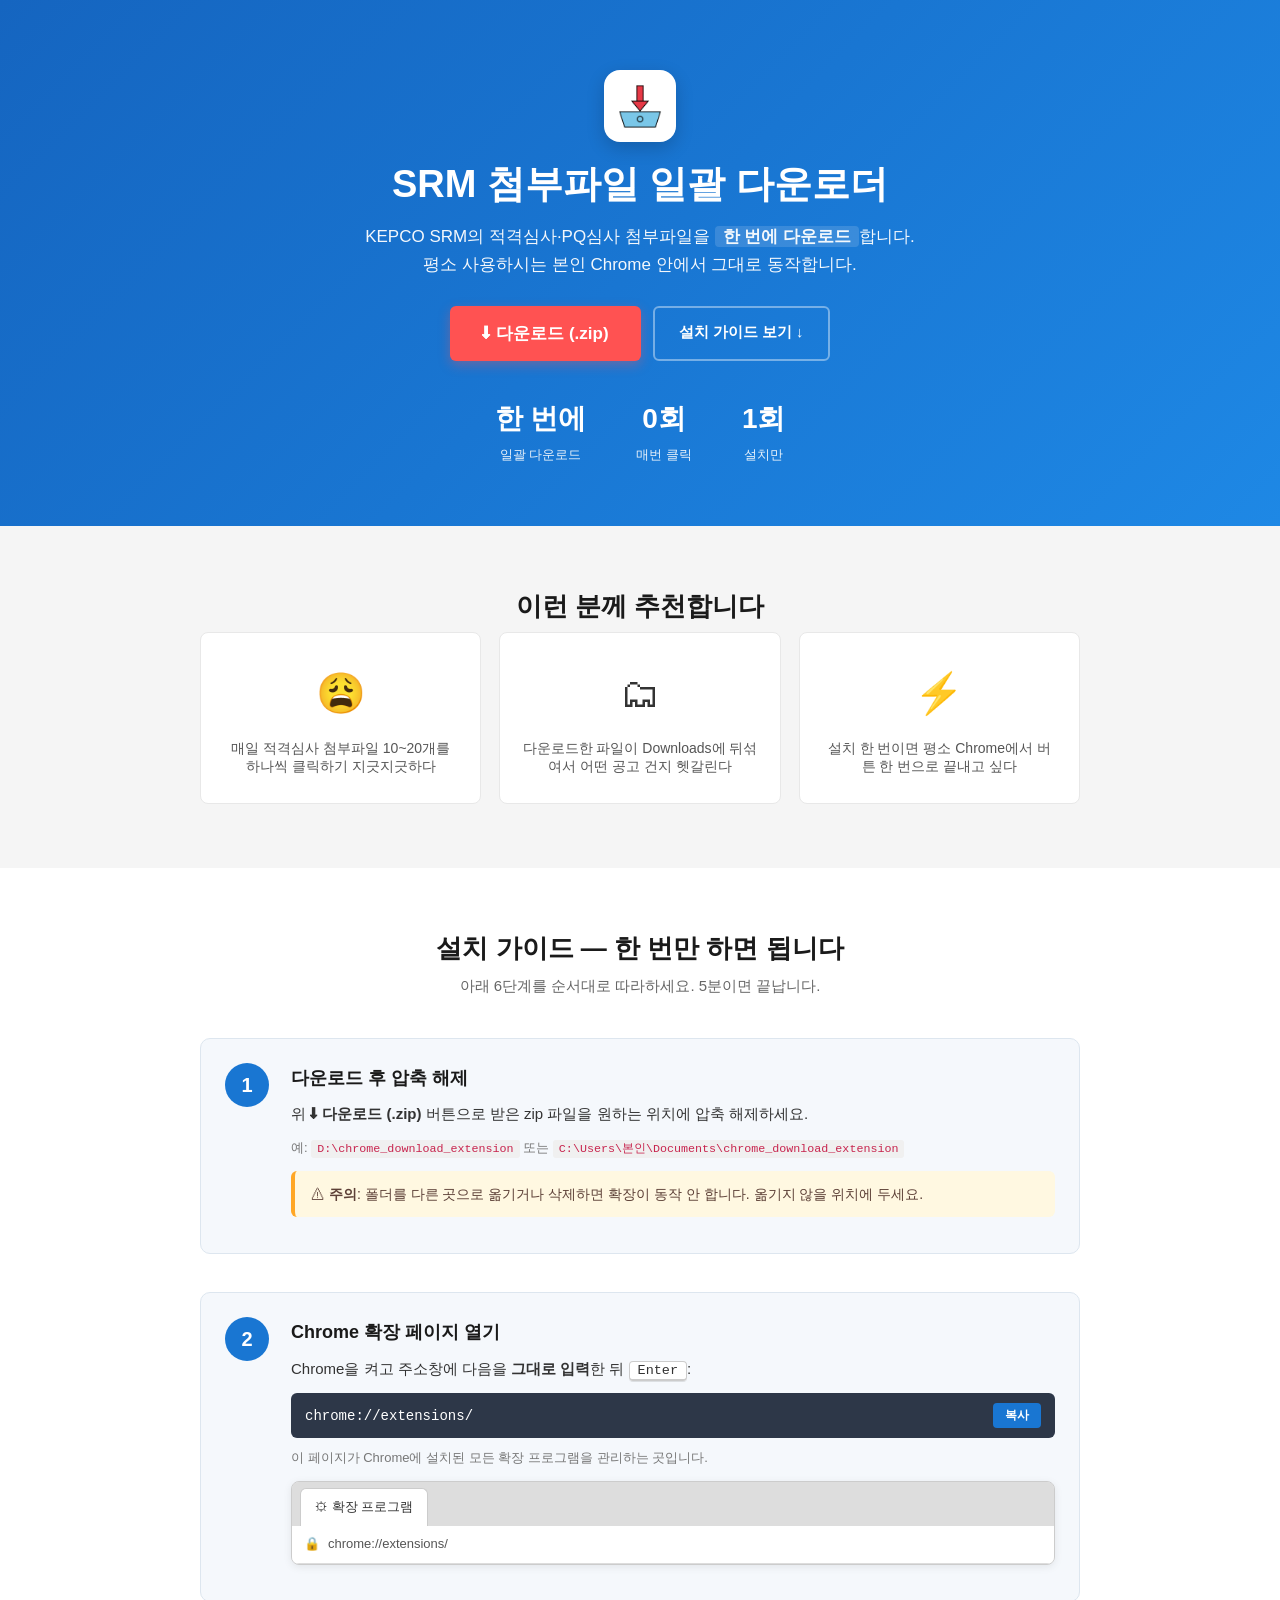
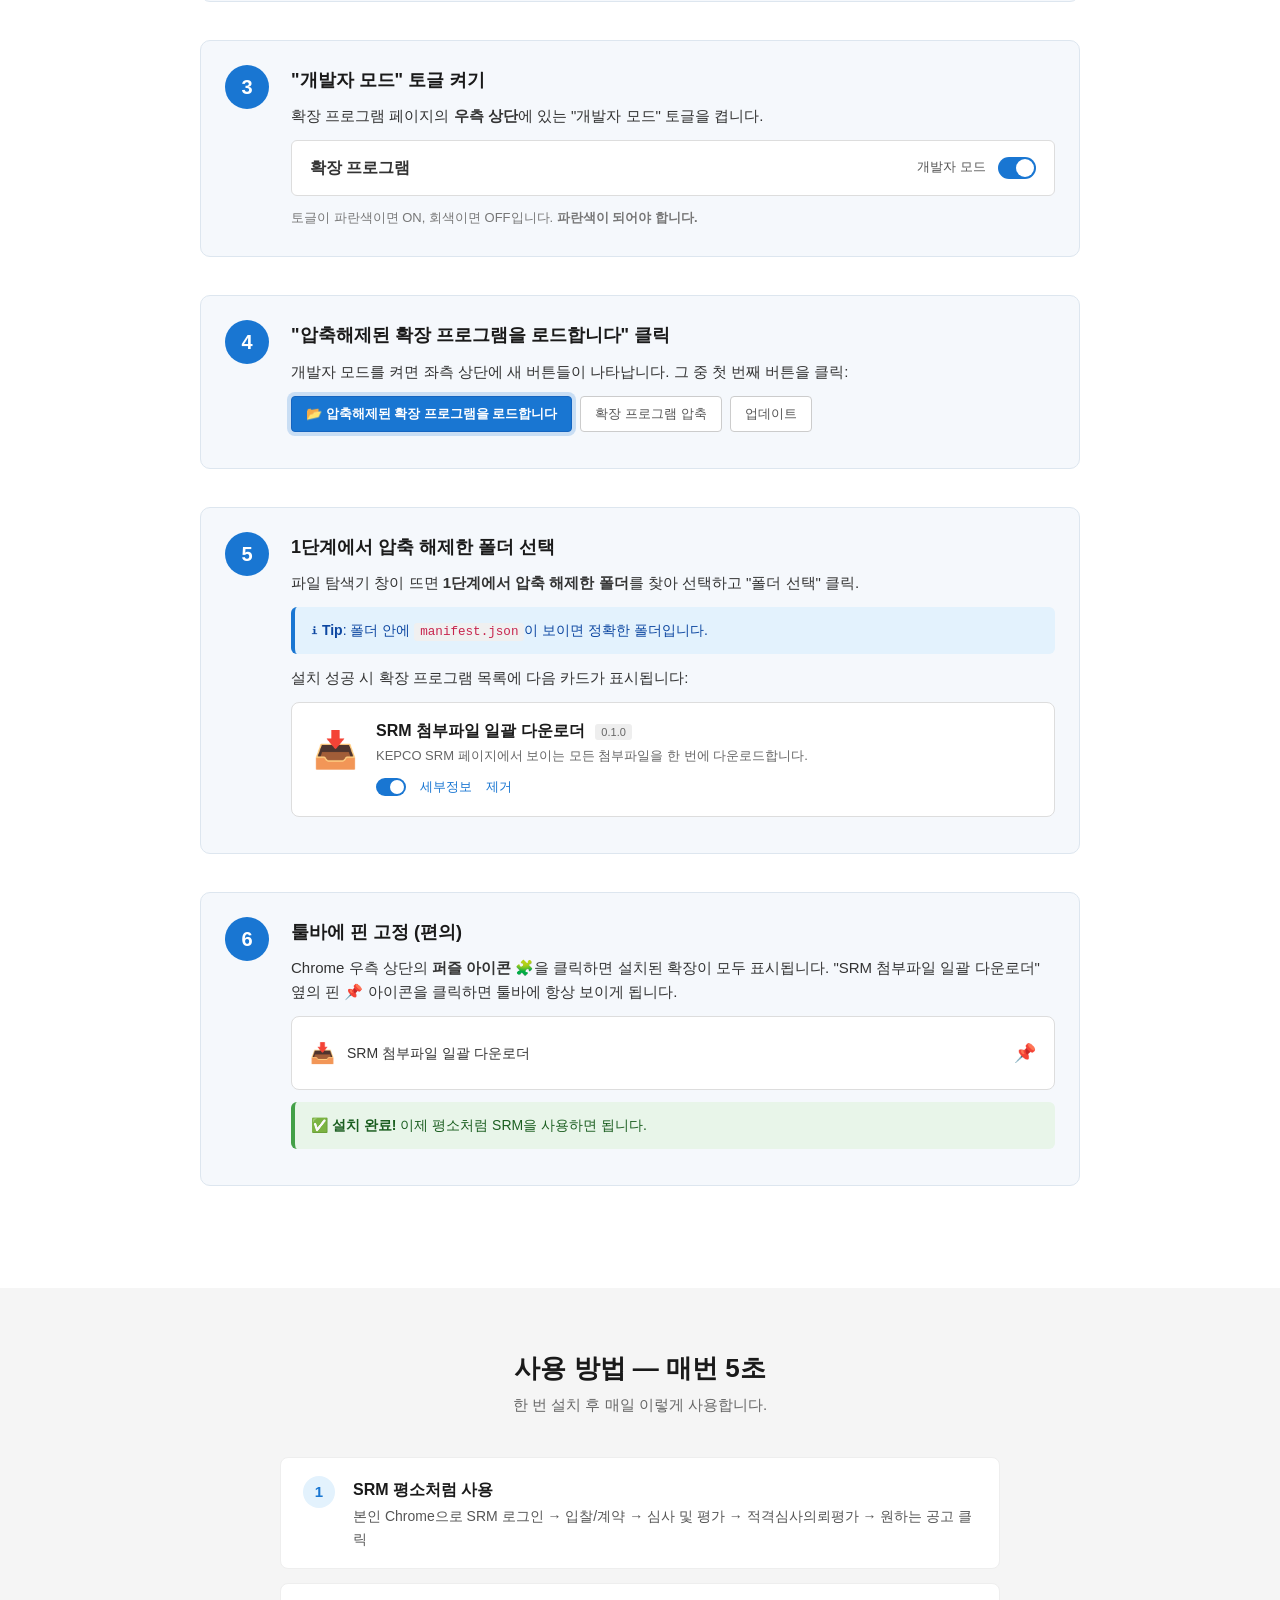
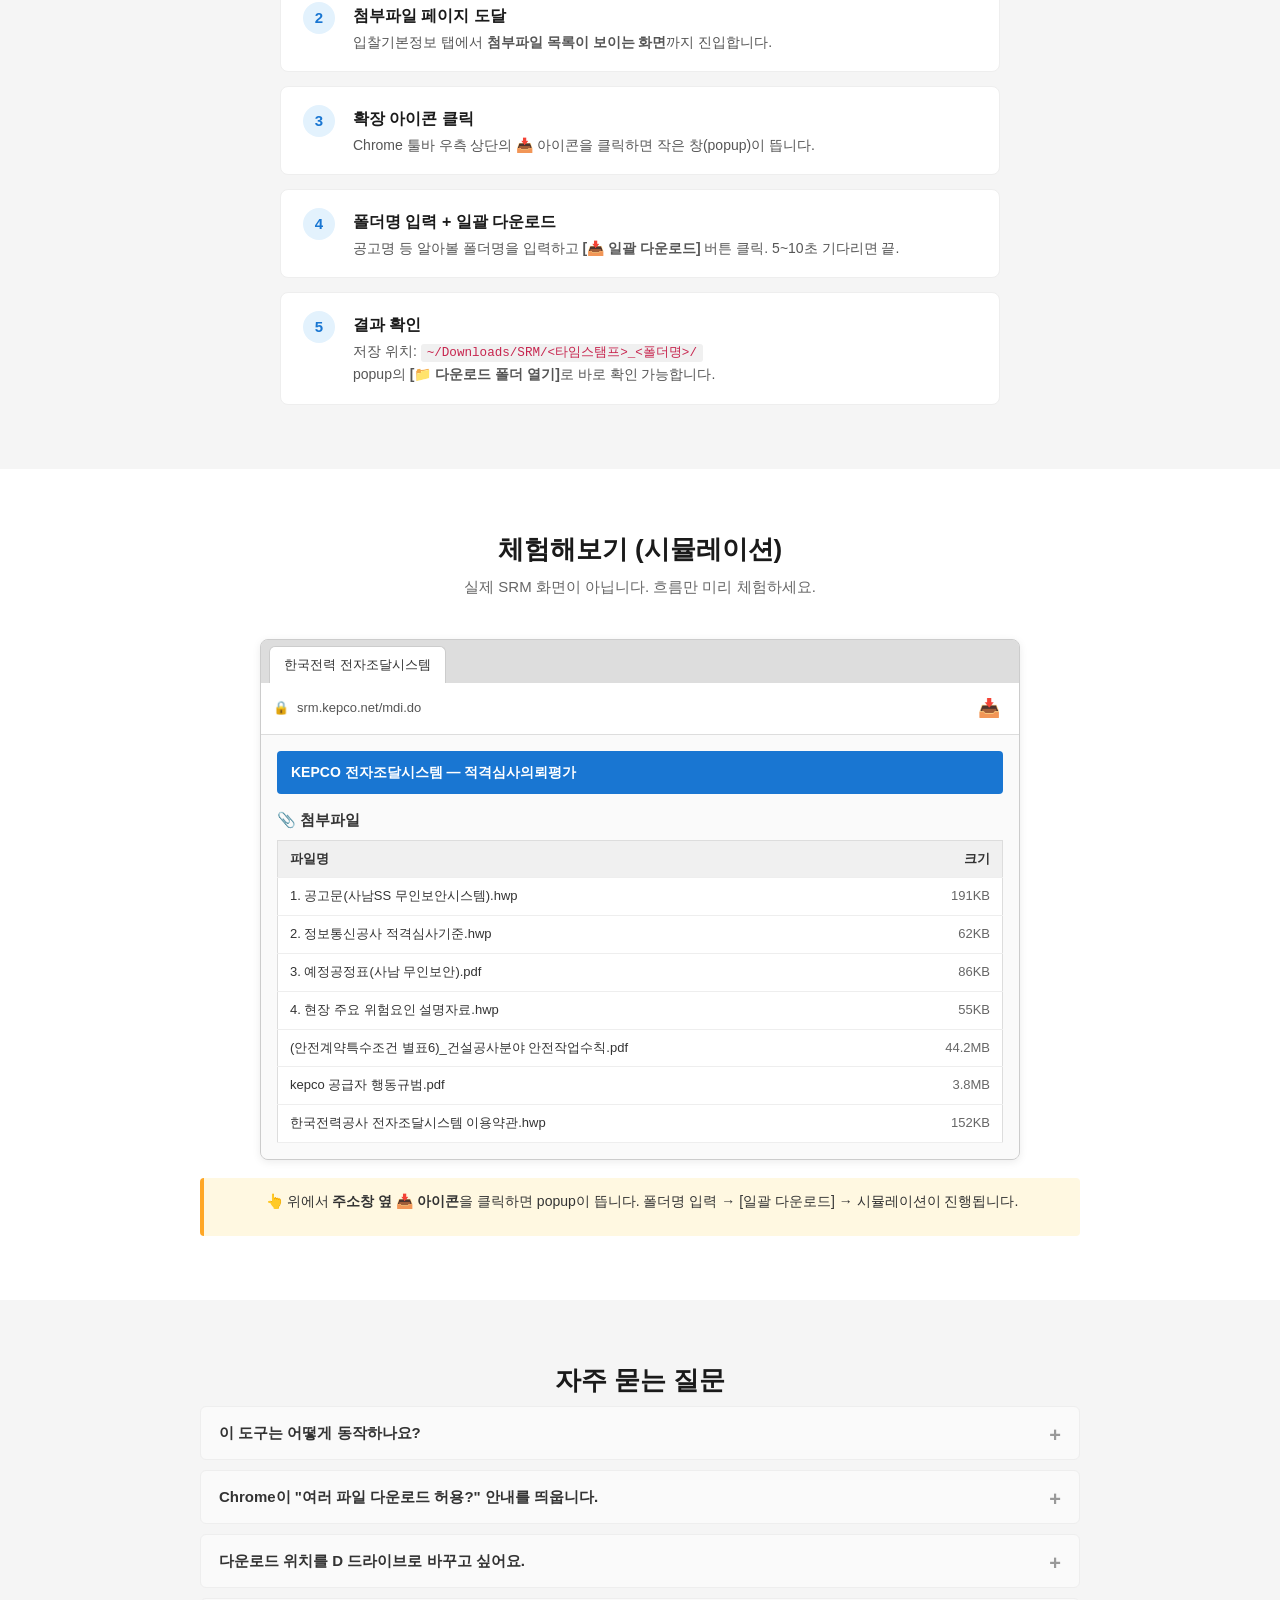
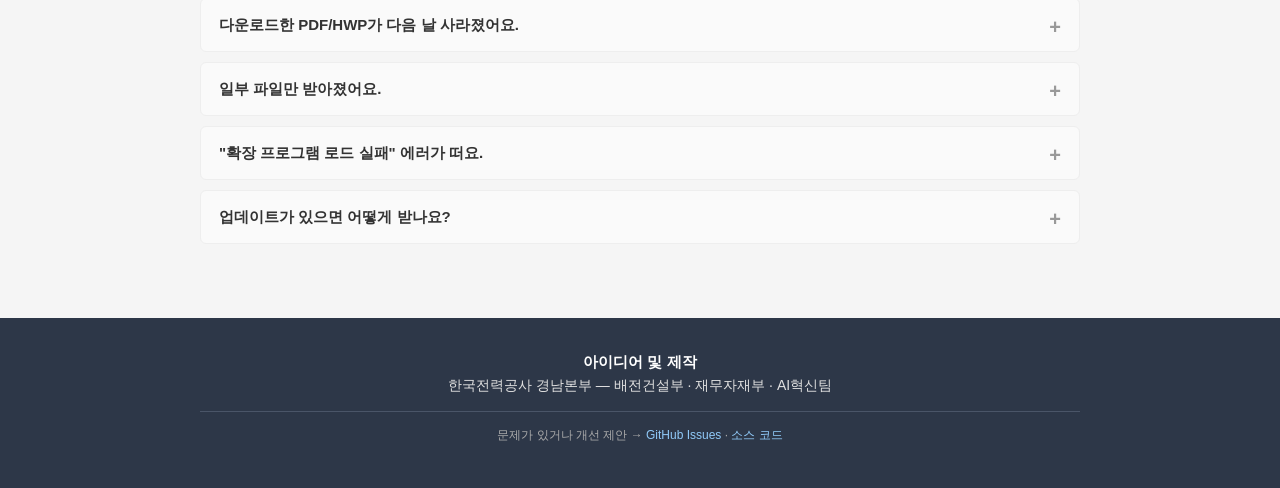
==== commit 4cccdf4c: "feat: 아이콘 + 텍스트 다듬기 + 제작 표기 아이콘: - 다운로드 박스 아이콘 PNG 3종 (16/48/128) 자동 생성 - build-icons.ps1: PowerShel" ====
--- a/docs/index.html
+++ b/docs/index.html
@@ -12,11 +12,11 @@
 <!-- ============ HERO ============ -->
 <header class="hero">
   <div class="container">
-    <div class="logo-badge">📥 Chrome Extension</div>
+    <img class="hero-icon" src="icon128.png" alt="SRM 다운로더 아이콘" width="72" height="72">
     <h1>SRM 첨부파일 일괄 다운로더</h1>
     <p class="lead">
       KEPCO SRM의 적격심사·PQ심사 첨부파일을 <strong>한 번에 다운로드</strong>합니다.<br>
-      평소 본인 Chrome으로 사용하므로 회사 보안 정책에 부합합니다.
+      평소 사용하시는 본인 Chrome 안에서 그대로 동작합니다.
     </p>
     <div class="hero-actions">
       <a class="btn btn-primary btn-large" href="chrome-extension.zip" download>
@@ -25,7 +25,7 @@
       <a class="btn btn-ghost" href="#install">설치 가이드 보기 ↓</a>
     </div>
     <div class="hero-stats">
-      <div><strong>~5초</strong><span>일괄 다운로드</span></div>
+      <div><strong>한 번에</strong><span>일괄 다운로드</span></div>
       <div><strong>0회</strong><span>매번 클릭</span></div>
       <div><strong>1회</strong><span>설치만</span></div>
     </div>
@@ -46,8 +46,8 @@
         <h3>다운로드한 파일이 Downloads에 뒤섞여서 어떤 공고 건지 헷갈린다</h3>
       </div>
       <div class="why-card">
-        <div class="why-icon">🔒</div>
-        <h3>회사 보안에 안 걸리는 도구를 쓰고 싶다 (자동화 X, 본인 액션)</h3>
+        <div class="why-icon">⚡</div>
+        <h3>설치 한 번이면 평소 Chrome에서 버튼 한 번으로 끝내고 싶다</h3>
       </div>
     </div>
   </div>
@@ -280,8 +280,8 @@
     <h2 class="section-title">자주 묻는 질문</h2>
 
     <details class="faq">
-      <summary>회사 보안에 걸리지 않나요?</summary>
-      <p>걸리지 않습니다. 이 도구는 자동화 도구가 아니라 <strong>본인 Chrome 안에서 본인이 클릭한 결과로</strong> 동작합니다. Power Automate Desktop이나 DownThemAll!과 같은 원리입니다. SRM의 봇 차단 정책에 걸리지 않습니다.</p>
+      <summary>이 도구는 어떻게 동작하나요?</summary>
+      <p>본인 Chrome 안에서 사용자가 직접 클릭한 시점에만 동작하는 일반적인 Chrome 확장 프로그램입니다. 평소 Chrome으로 SRM 사용하는 것과 똑같은 흐름이고, 단지 첨부파일 한 개씩 클릭하는 작업을 한 번에 처리해줄 뿐입니다.</p>
     </details>
 
     <details class="faq">
@@ -329,7 +329,11 @@
 <!-- ============ FOOTER ============ -->
 <footer class="footer">
   <div class="container">
-    <p>
+    <p class="credits">
+      <strong>아이디어 및 제작</strong><br>
+      한국전력공사 경남본부 — 배전건설부 · 재무자재부 · AI혁신팀
+    </p>
+    <p class="footer-links">
       문제가 있거나 개선 제안 →
       <a href="https://github.com/kepcokn5701/chrome_download_extension/issues">GitHub Issues</a>
       ·
--- a/docs/style.css
+++ b/docs/style.css
@@ -65,6 +65,14 @@
   margin-bottom: 16px;
   letter-spacing: 0.5px;
 }
+.hero-icon {
+  display: block;
+  margin: 0 auto 18px;
+  background: white;
+  padding: 10px;
+  border-radius: 16px;
+  box-shadow: 0 6px 18px rgba(0,0,0,0.18);
+}
 .hero-actions {
   display: flex;
   gap: 12px;
@@ -608,11 +616,27 @@
 .footer {
   background: #2d3748;
   color: #ccc;
-  padding: 26px 0;
+  padding: 32px 0;
   text-align: center;
   font-size: 13px;
 }
 .footer a { color: #90caf9; }
+.credits {
+  font-size: 14px;
+  margin-bottom: 14px;
+  color: #e0e0e0;
+}
+.credits strong {
+  color: white;
+  font-size: 15px;
+}
+.footer-links {
+  border-top: 1px solid #4a5568;
+  padding-top: 14px;
+  margin-top: 14px;
+  font-size: 12px;
+  color: #aaa;
+}
 
 /* ===== Mobile ===== */
 @media (max-width: 700px) {
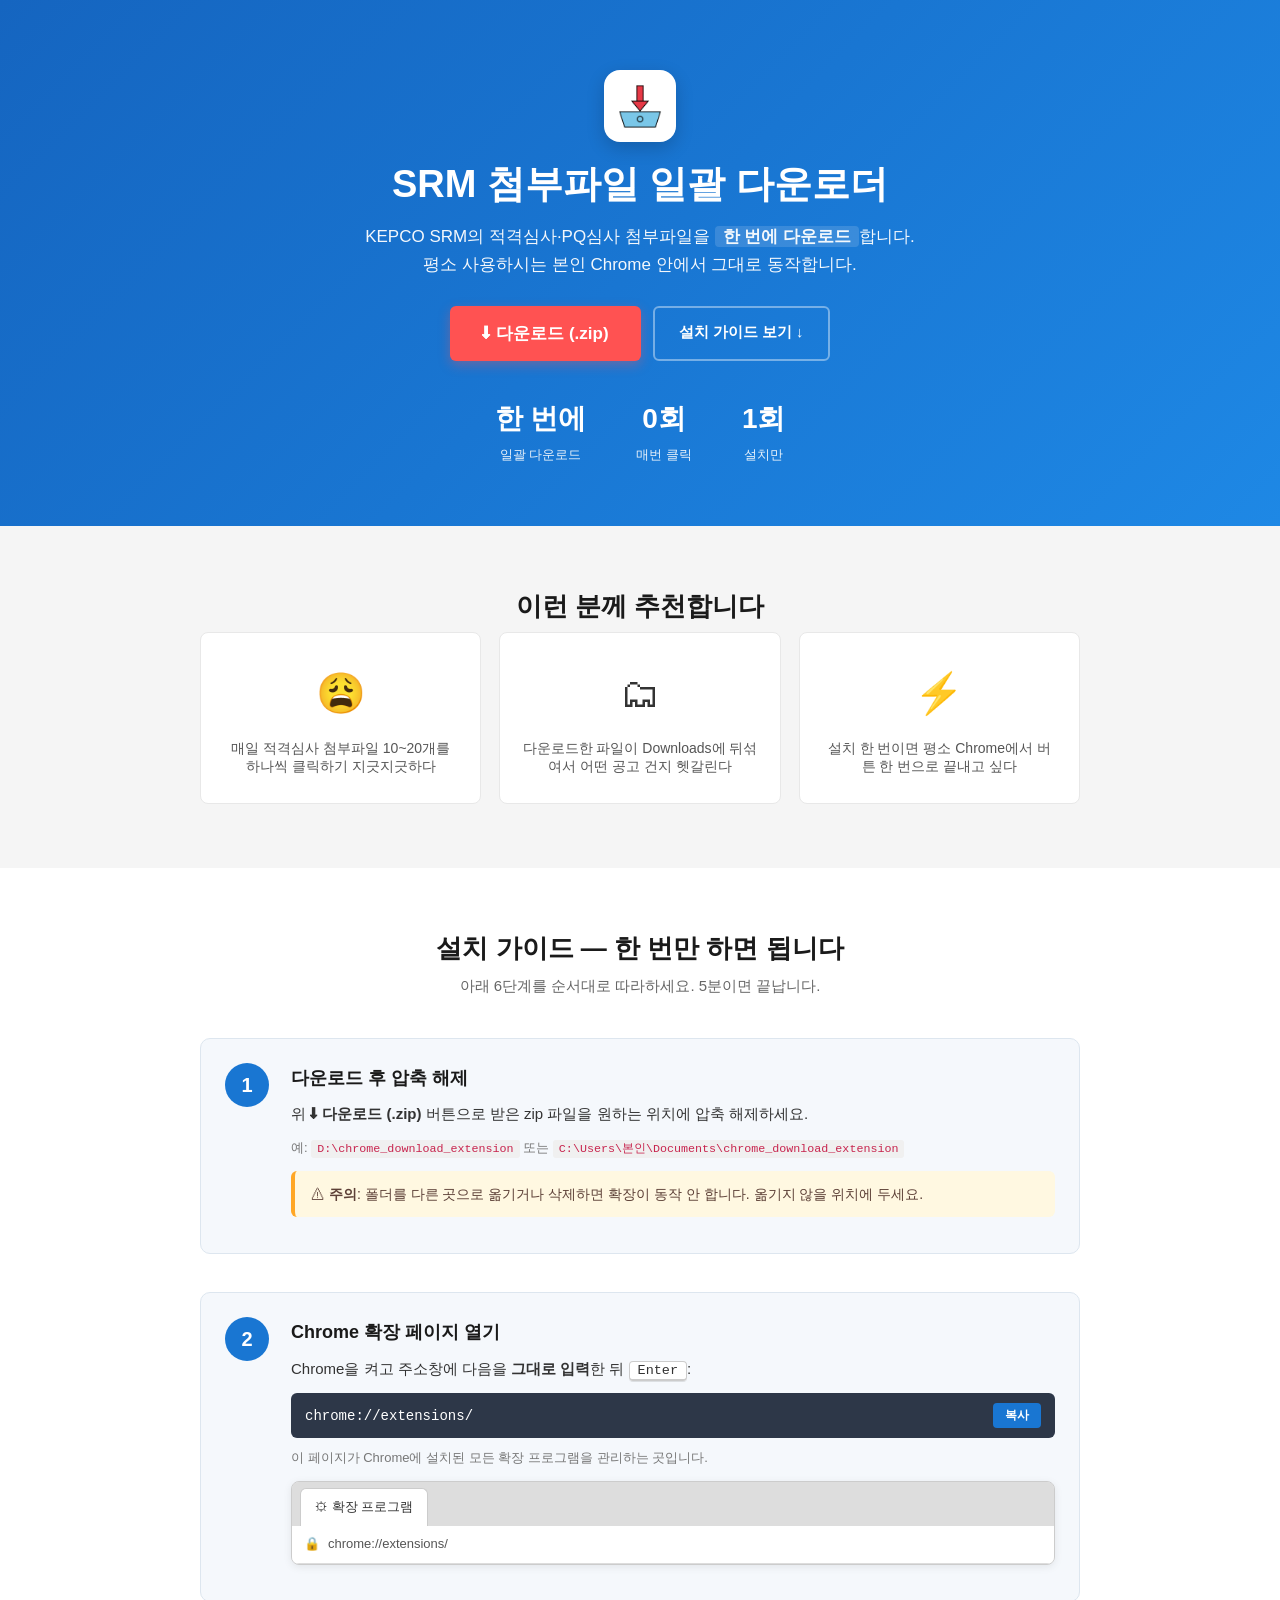
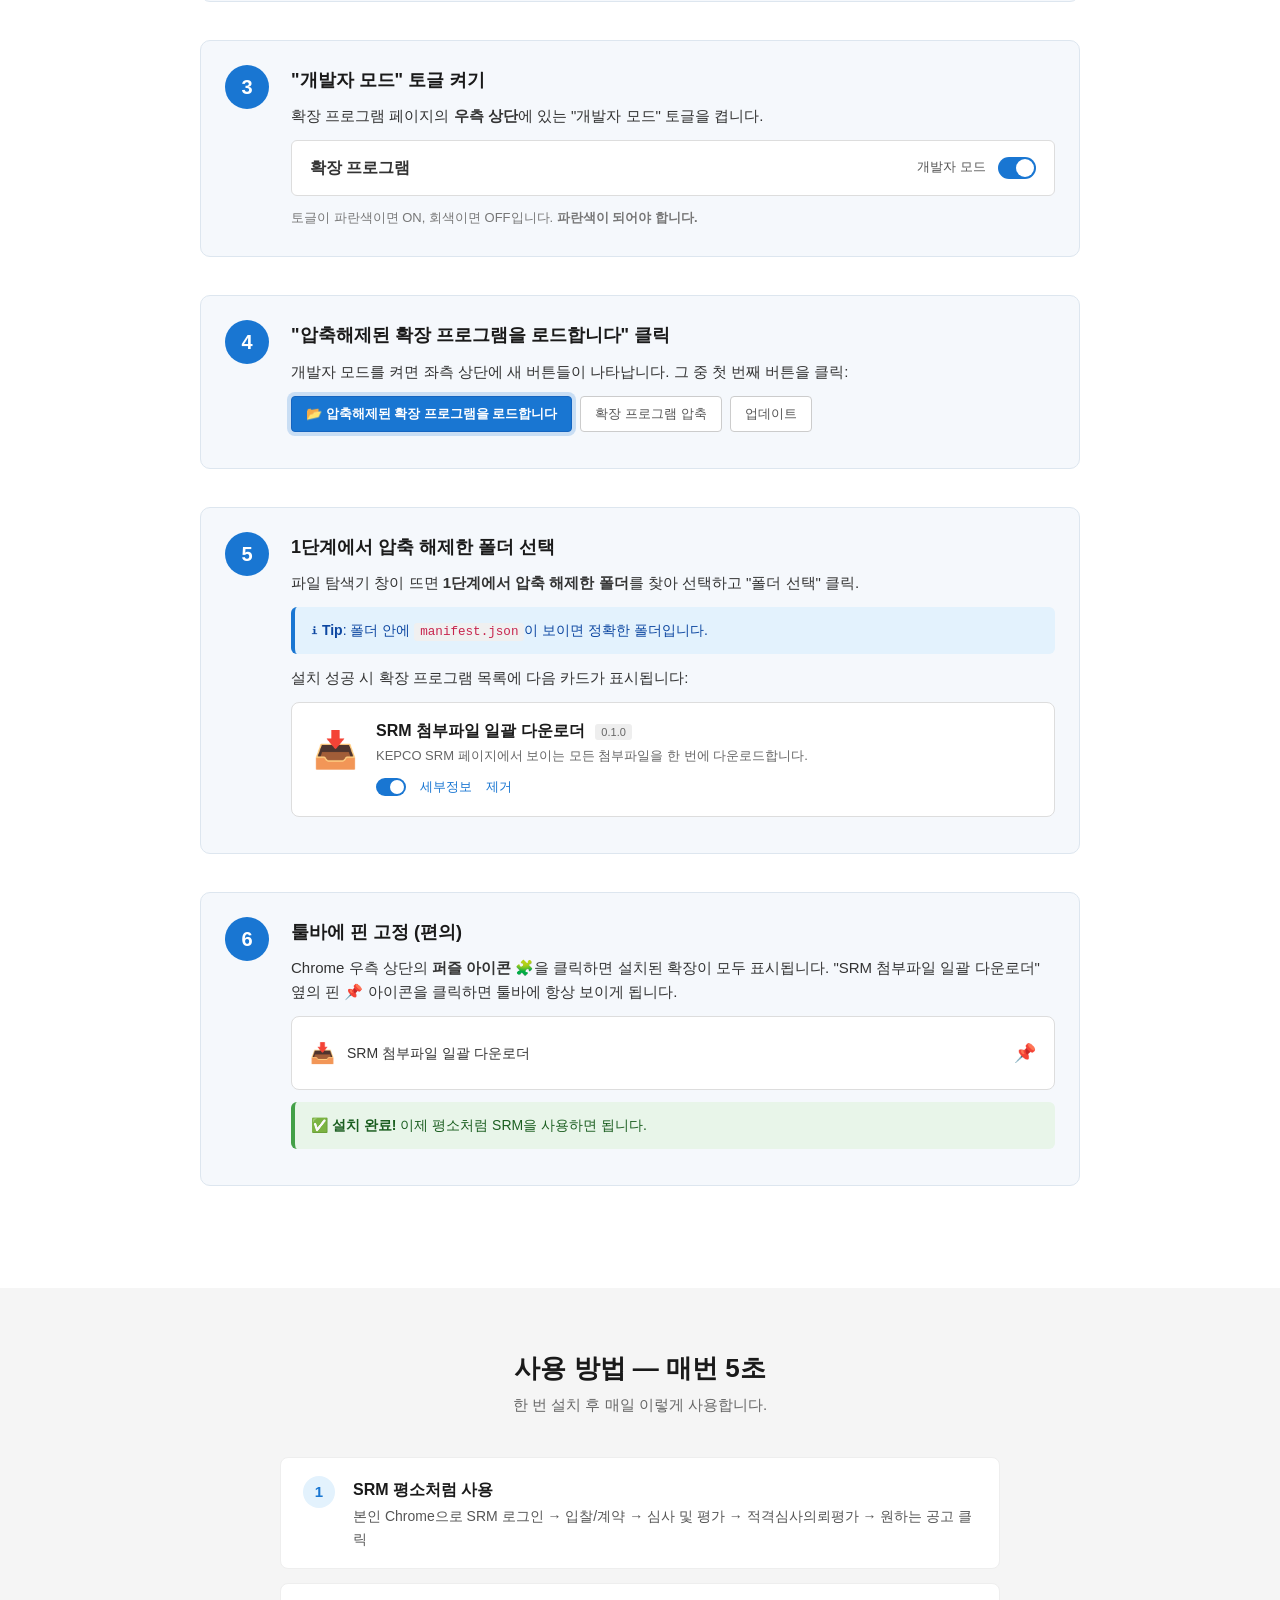
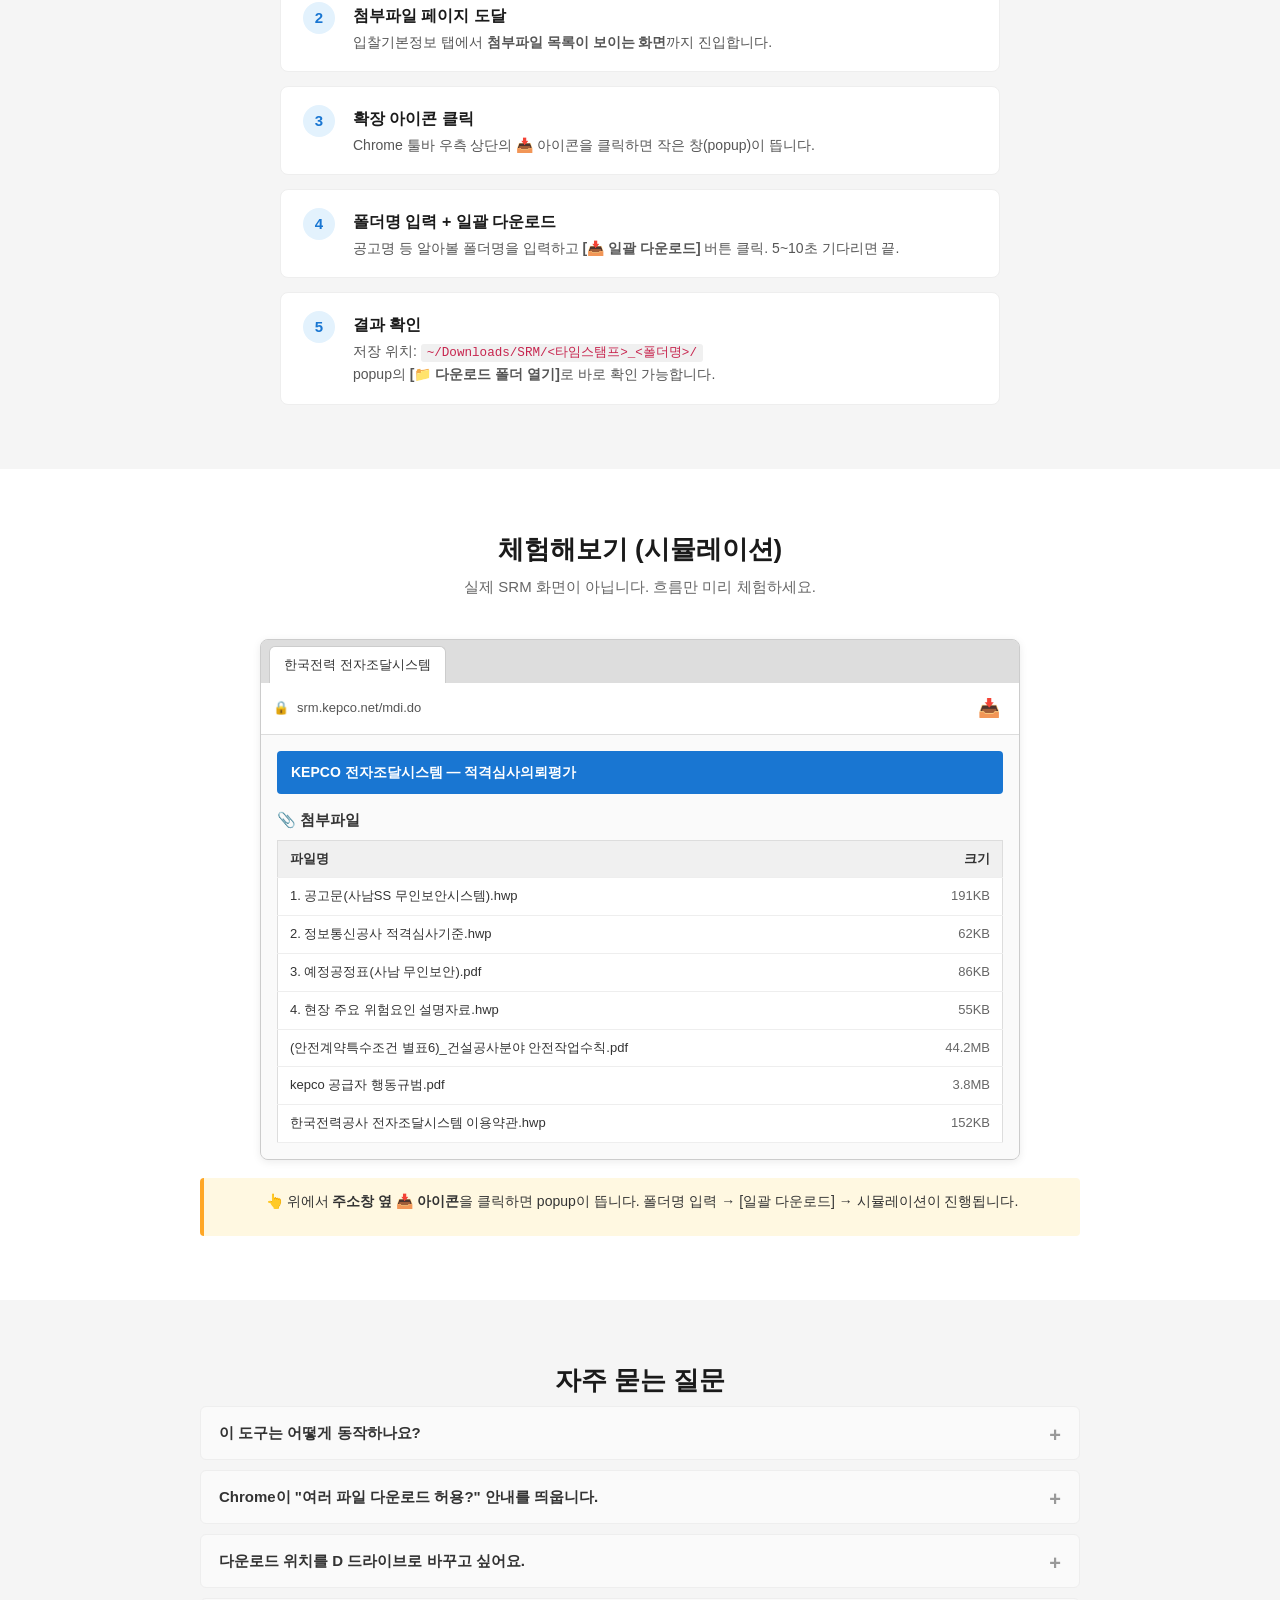
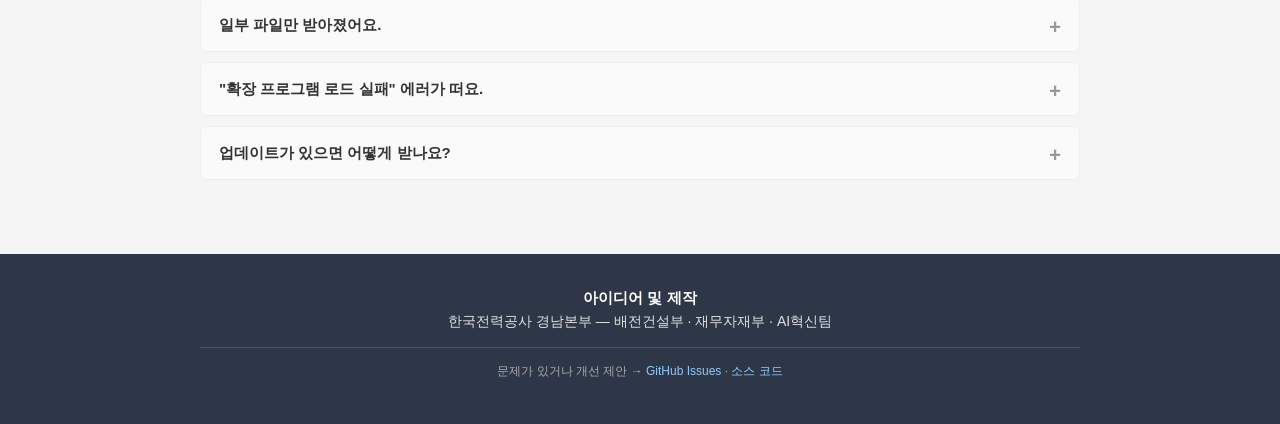
==== commit e9c6719d: "docs: '매일 자동 삭제' FAQ 항목 제거 사내 보안 정책 관련 내용이라 외부 가이드 페이지에 노출하지 않음.  Co-Authored-By: Claude Opus 4.7 (1" ====
--- a/docs/index.html
+++ b/docs/index.html
@@ -301,11 +301,6 @@
     </details>
 
     <details class="faq">
-      <summary>다운로드한 PDF/HWP가 다음 날 사라졌어요.</summary>
-      <p>사내 보안정책상 Desktop 등 일부 위치의 PDF/HWP/ZIP은 매일 자동 삭제됩니다. <strong>같은 날 안에 검토 또는 D 드라이브/OneDrive로 백업</strong>하세요.</p>
-    </details>
-
-    <details class="faq">
       <summary>일부 파일만 받아졌어요.</summary>
       <p>큰 파일(수십 MB)은 SRM이 처리에 시간이 걸립니다. 이 도구는 파일 크기에 따라 자동으로 클릭 간격을 조절(250ms~3.5초)하지만, 사이트가 매우 느릴 땐 누락 가능. popup의 로그에서 누락 파일 확인 후 같은 화면에서 다시 누르면 받아집니다 (덮어쓰기).</p>
     </details>
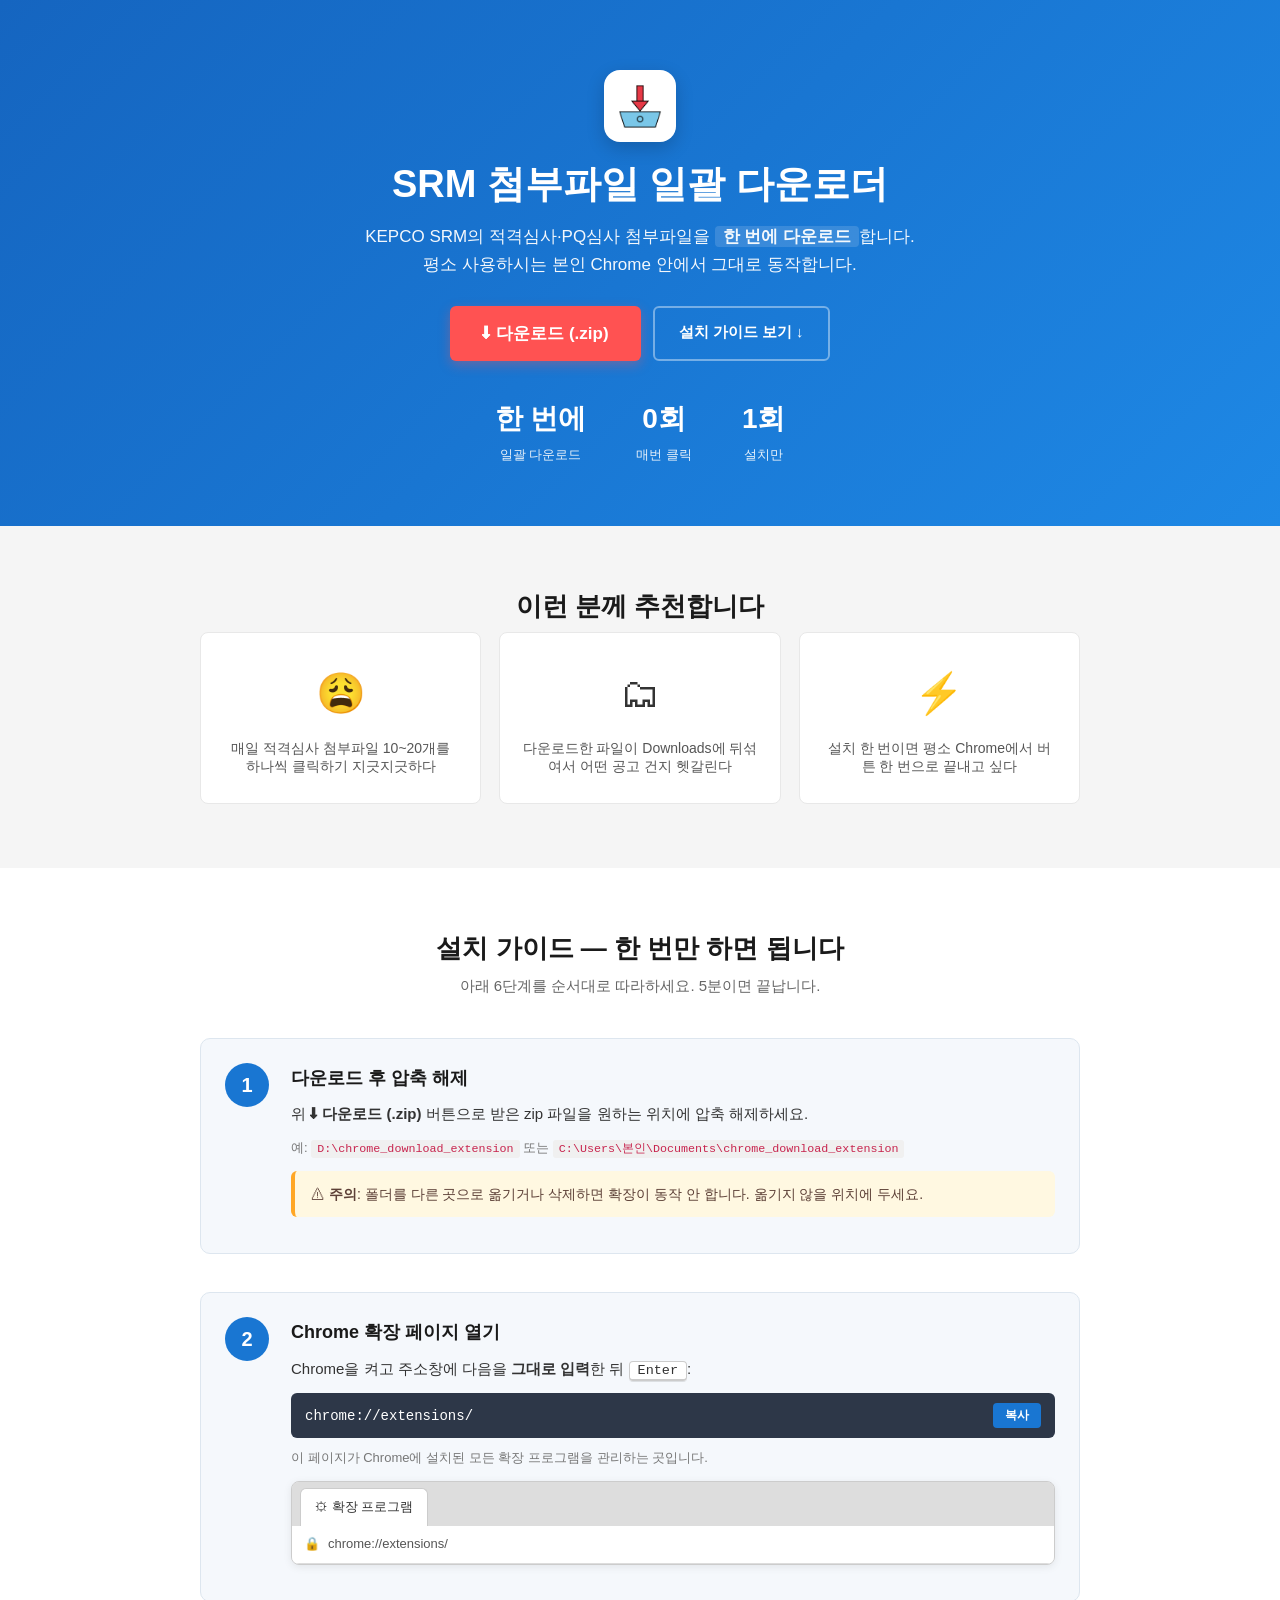
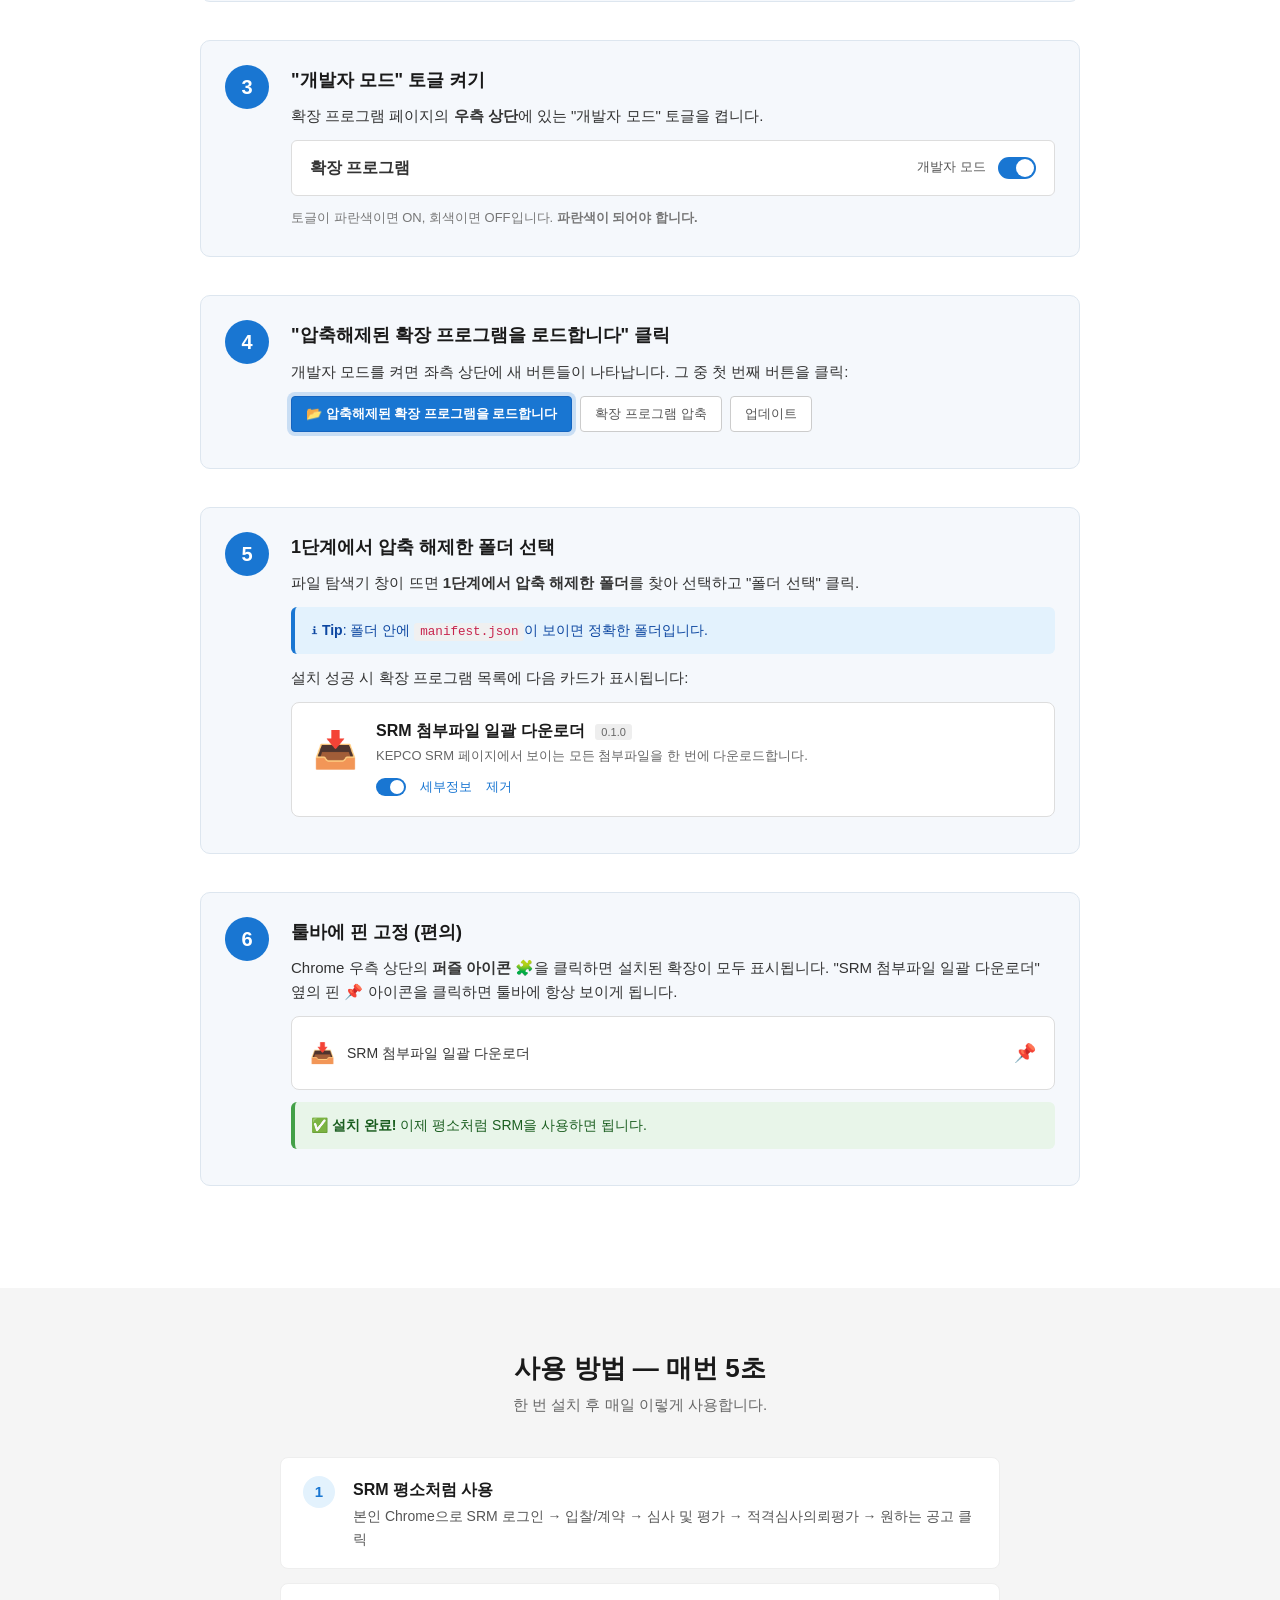
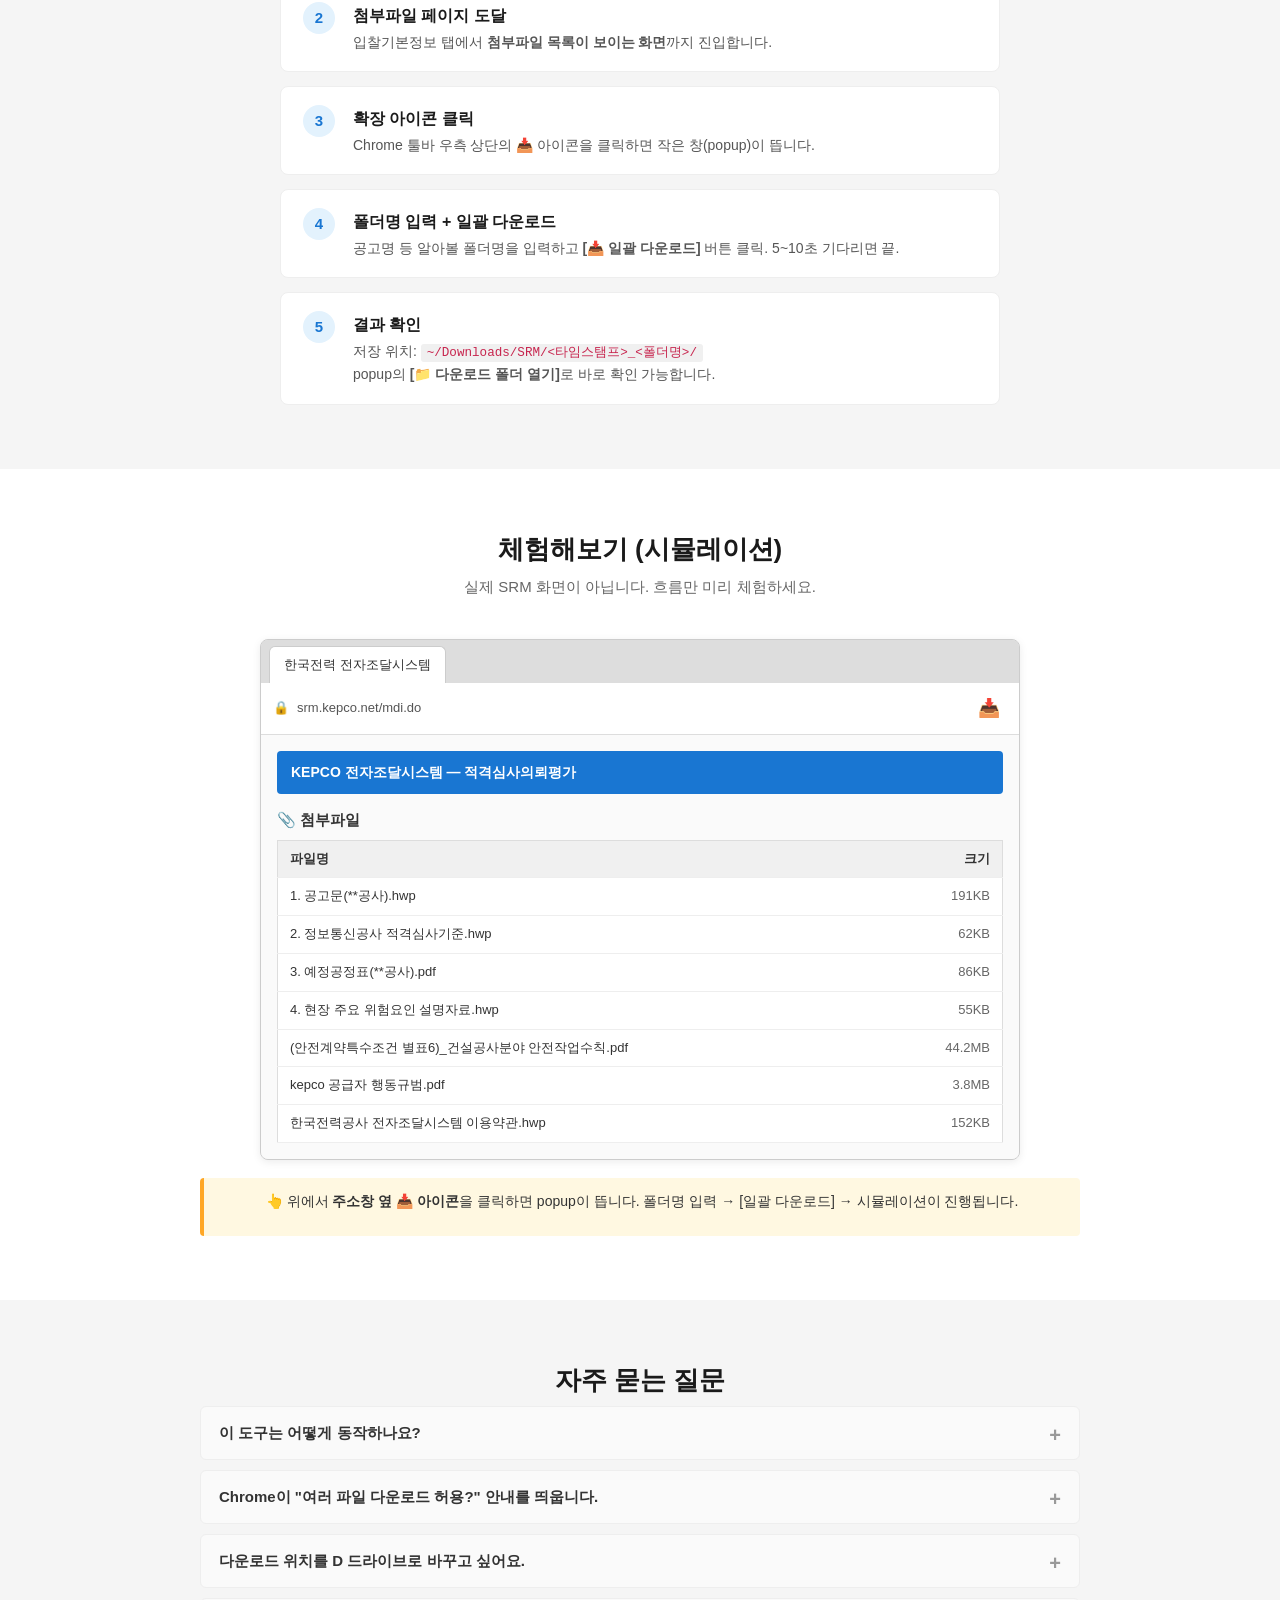
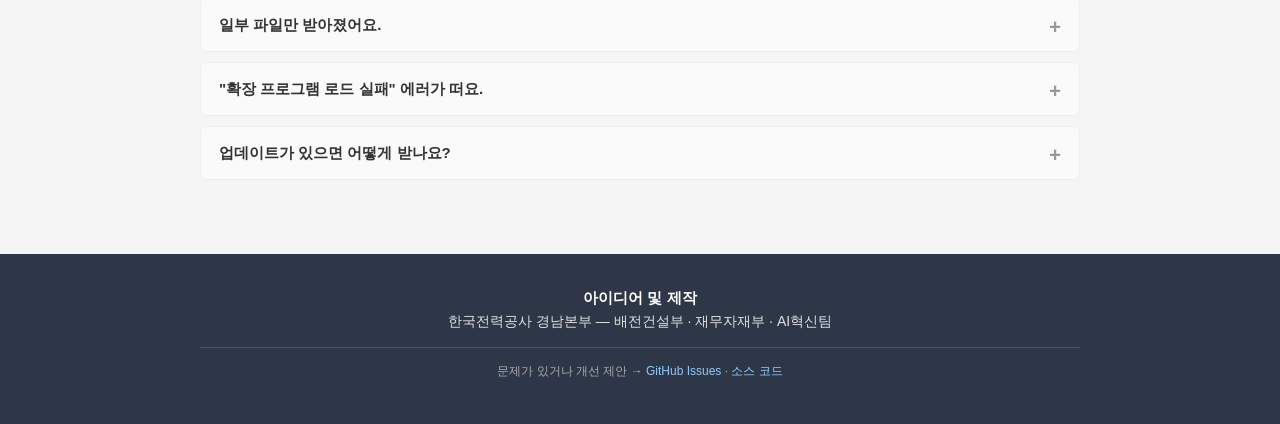
==== commit 4930ccd5: "docs: 시뮬 첨부파일명 마스킹 실제 공사명(사남SS 무인보안시스템 등) 노출 방지를 위해 가짜 데이터의 공사명을 '**공사'로 마스킹.  Co-Authored-By: Claud" ====
--- a/docs/index.html
+++ b/docs/index.html
@@ -243,9 +243,9 @@
           <table class="sim-table">
             <thead><tr><th>파일명</th><th class="sim-size-col">크기</th></tr></thead>
             <tbody>
-              <tr><td>1. 공고문(사남SS 무인보안시스템).hwp</td><td>191KB</td></tr>
+              <tr><td>1. 공고문(**공사).hwp</td><td>191KB</td></tr>
               <tr><td>2. 정보통신공사 적격심사기준.hwp</td><td>62KB</td></tr>
-              <tr><td>3. 예정공정표(사남 무인보안).pdf</td><td>86KB</td></tr>
+              <tr><td>3. 예정공정표(**공사).pdf</td><td>86KB</td></tr>
               <tr><td>4. 현장 주요 위험요인 설명자료.hwp</td><td>55KB</td></tr>
               <tr><td>(안전계약특수조건 별표6)_건설공사분야 안전작업수칙.pdf</td><td>44.2MB</td></tr>
               <tr><td>kepco 공급자 행동규범.pdf</td><td>3.8MB</td></tr>
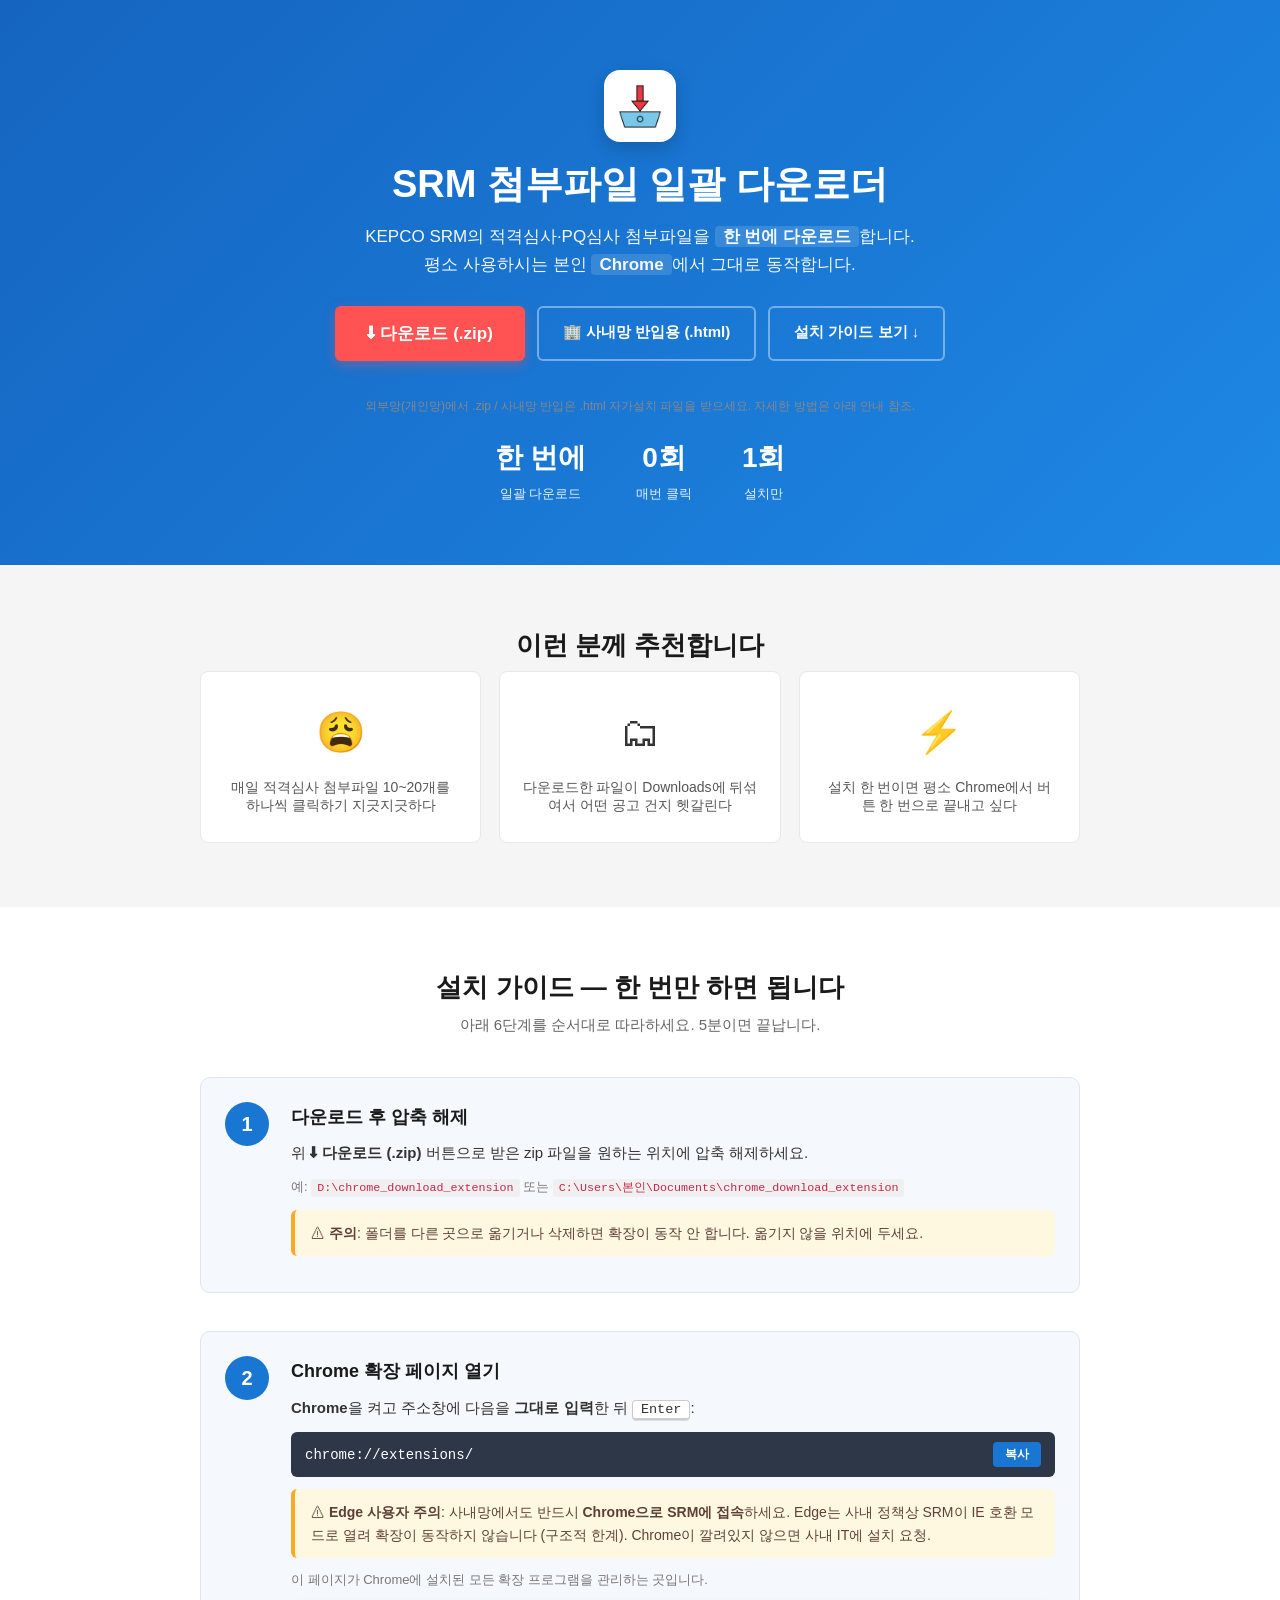
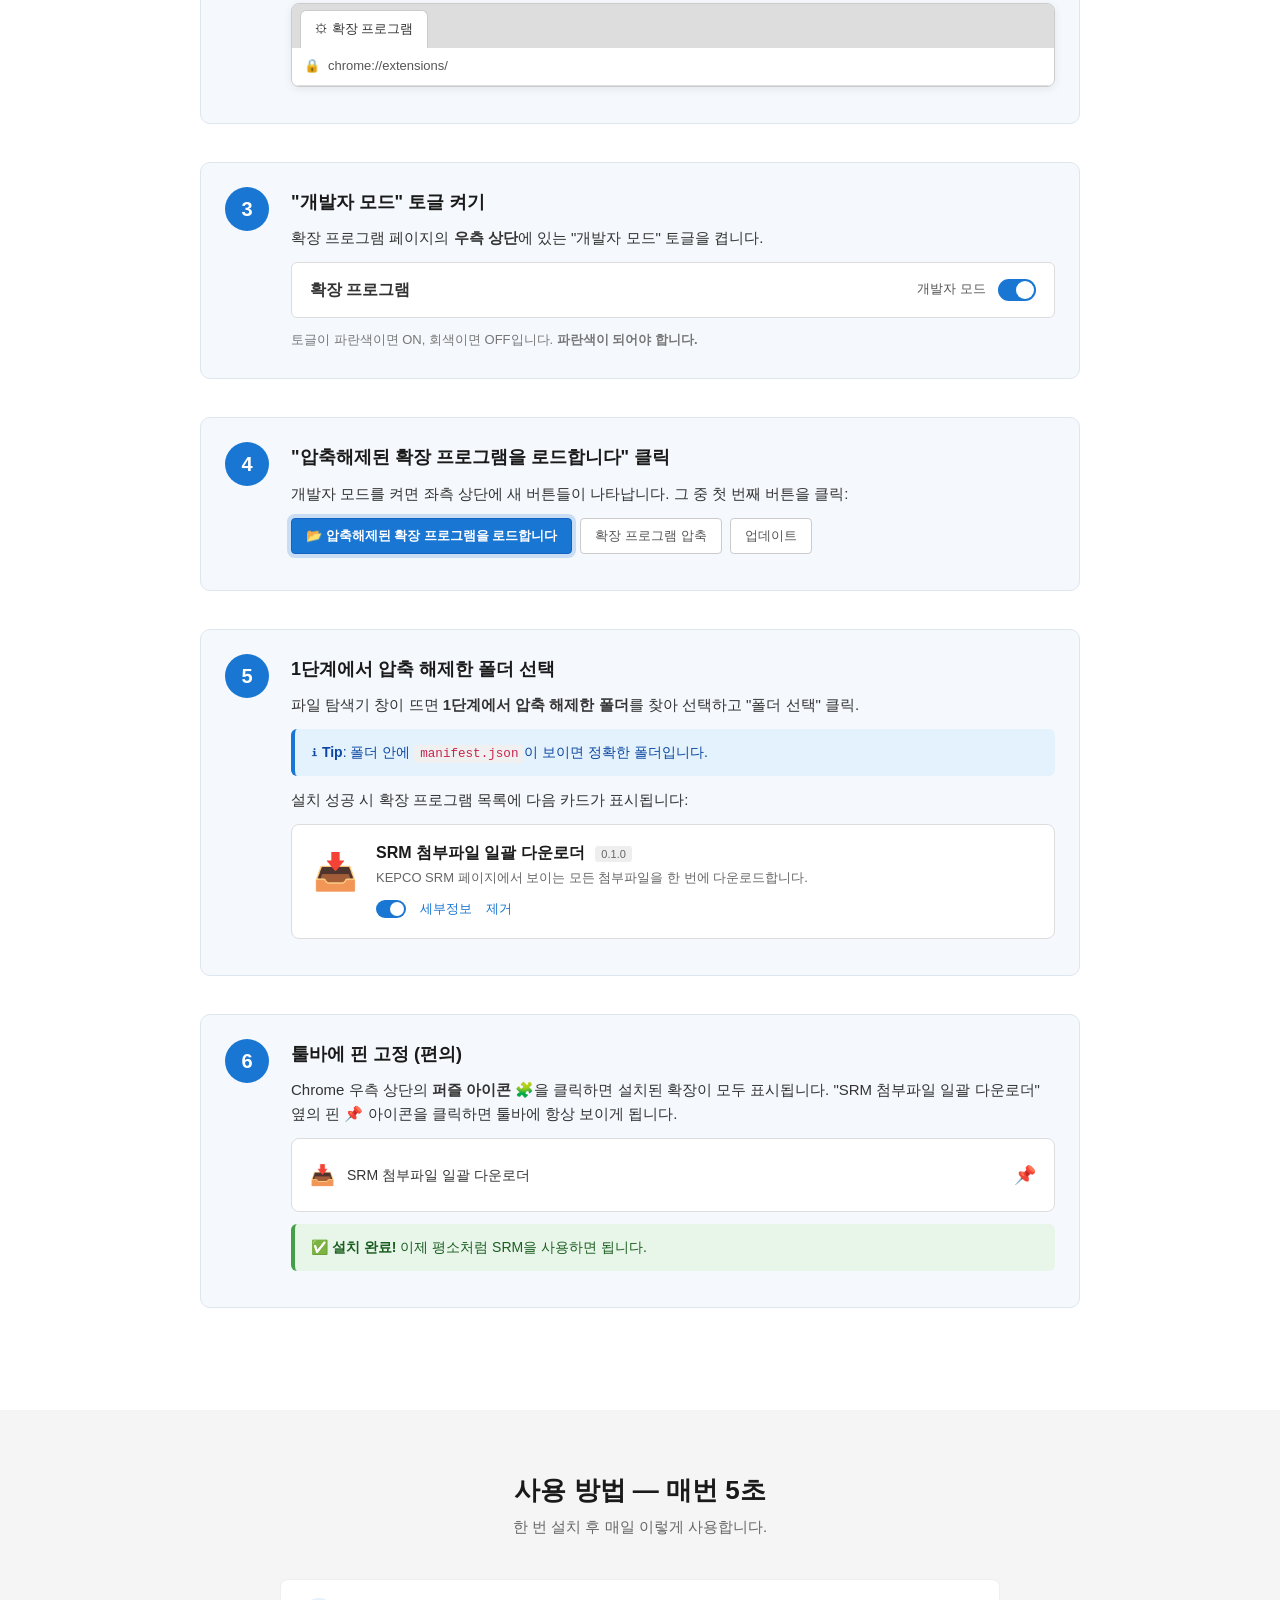
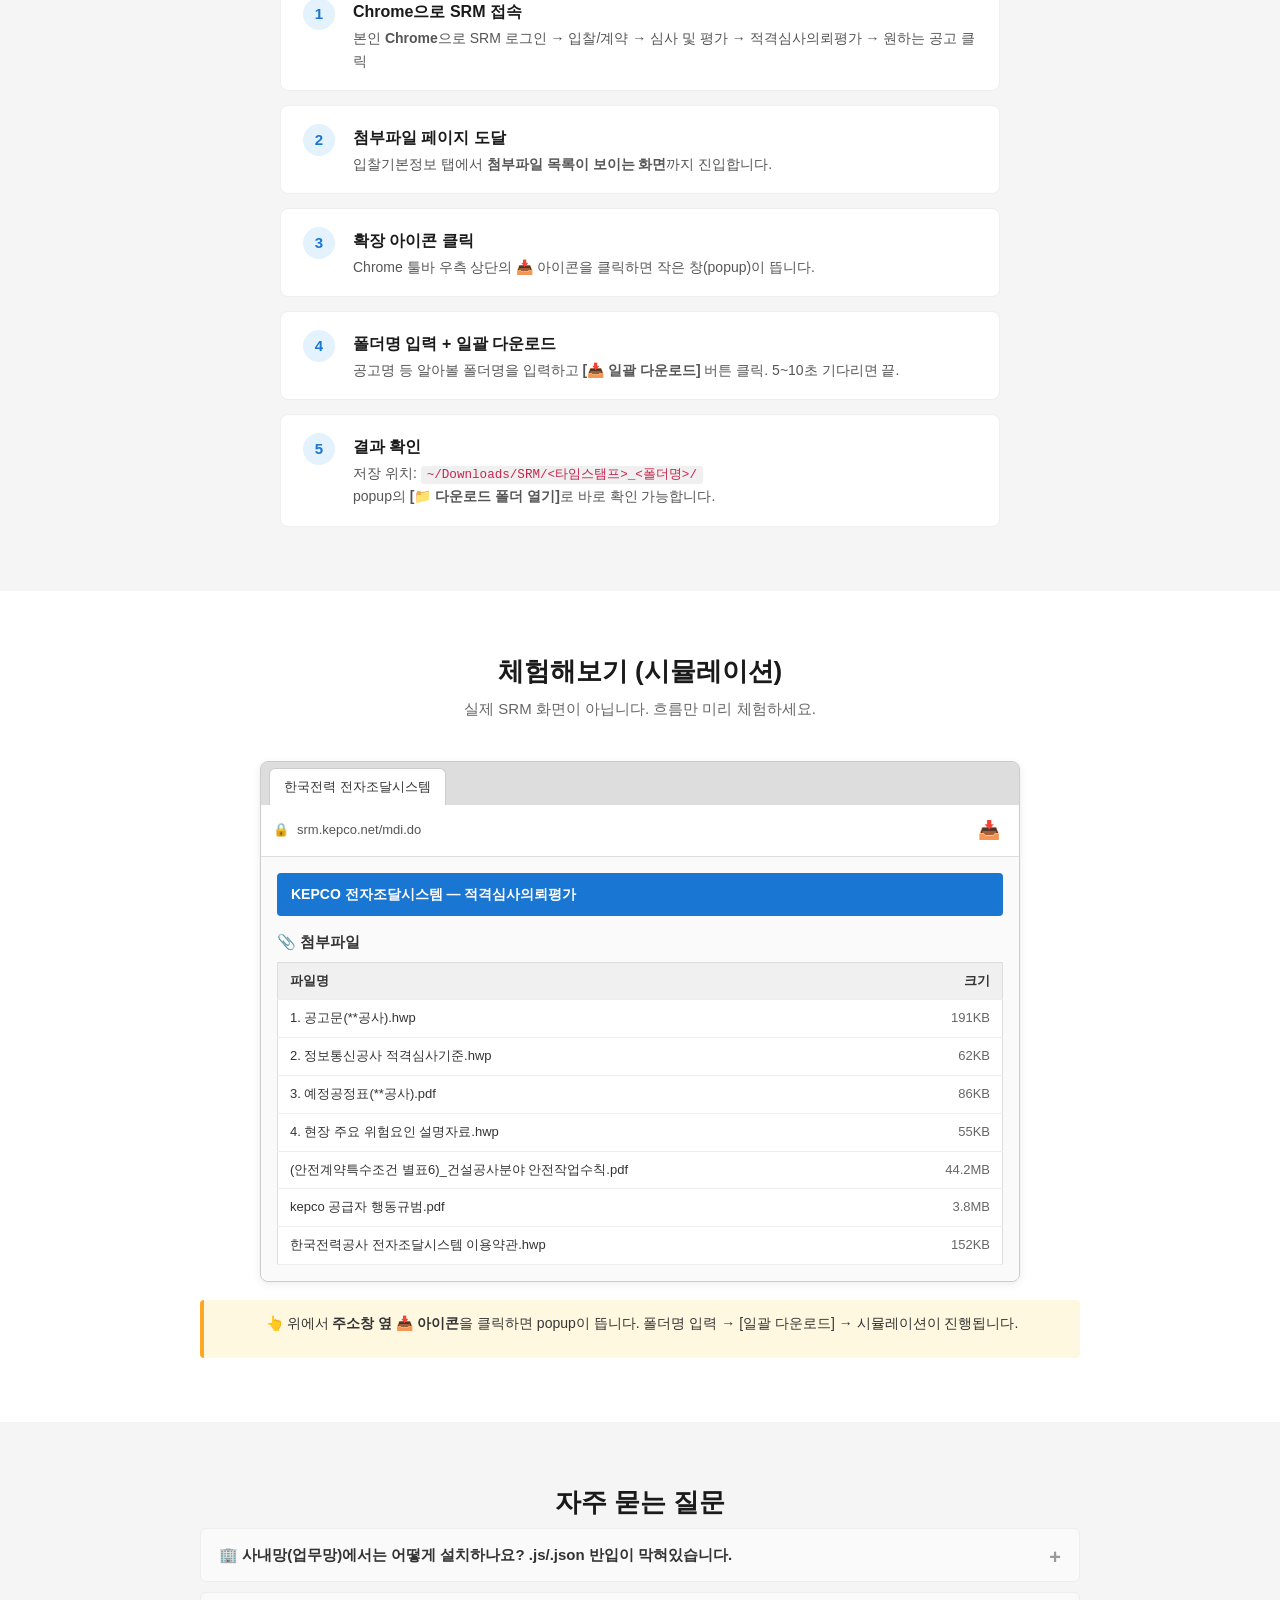
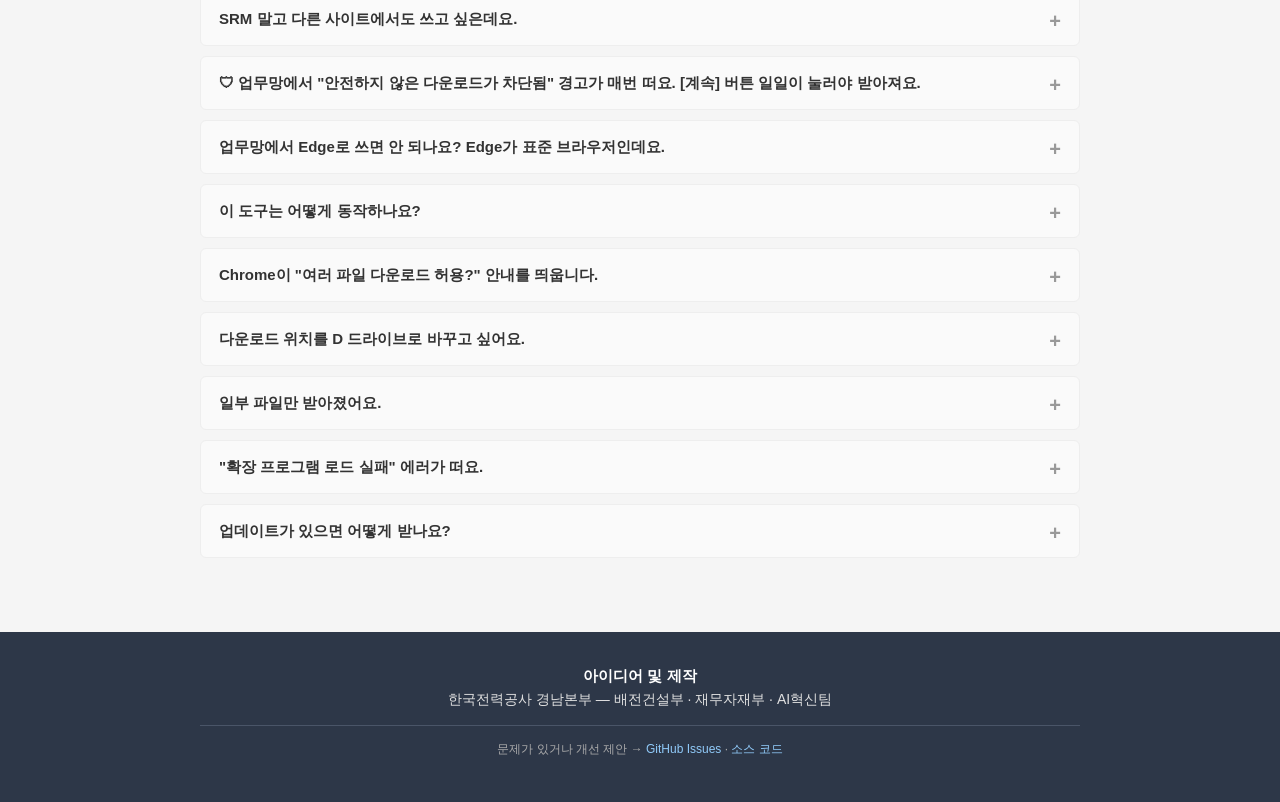
==== commit a9633442: "feat: HTTP 호환, 설정 페이지, 사내망 installer, 재시도 패스 (v0.2.2) 업무망에서 발견된 환경 차이를 모두 수용하기 위한 통합 업데이트.  - popup." ====
--- a/docs/index.html
+++ b/docs/index.html
@@ -3,7 +3,7 @@
 <head>
   <meta charset="utf-8">
   <meta name="viewport" content="width=device-width, initial-scale=1">
-  <title>SRM 첨부파일 일괄 다운로더 — 설치 가이드</title>
+  <title>SRM 첨부파일 일괄 다운로더 — 설치 가이드 (Chrome)</title>
   <meta name="description" content="KEPCO SRM 적격심사 첨부파일을 한 번에 다운로드하는 Chrome 확장 프로그램. 설치 가이드와 사용 시뮬레이션.">
   <link rel="stylesheet" href="style.css">
 </head>
@@ -16,14 +16,20 @@
     <h1>SRM 첨부파일 일괄 다운로더</h1>
     <p class="lead">
       KEPCO SRM의 적격심사·PQ심사 첨부파일을 <strong>한 번에 다운로드</strong>합니다.<br>
-      평소 사용하시는 본인 Chrome 안에서 그대로 동작합니다.
+      평소 사용하시는 본인 <strong>Chrome</strong>에서 그대로 동작합니다.
     </p>
     <div class="hero-actions">
       <a class="btn btn-primary btn-large" href="chrome-extension.zip" download>
         ⬇ 다운로드 (.zip)
       </a>
+      <a class="btn btn-ghost" href="extension-installer.html" download>
+        🏢 사내망 반입용 (.html)
+      </a>
       <a class="btn btn-ghost" href="#install">설치 가이드 보기 ↓</a>
     </div>
+    <p class="hint" style="margin-top:8px;font-size:12px;color:#888;">
+      외부망(개인망)에서 .zip / 사내망 반입은 .html 자가설치 파일을 받으세요. 자세한 방법은 아래 안내 참조.
+    </p>
     <div class="hero-stats">
       <div><strong>한 번에</strong><span>일괄 다운로드</span></div>
       <div><strong>0회</strong><span>매번 클릭</span></div>
@@ -77,10 +83,13 @@
       <div class="step-num">2</div>
       <div class="step-body">
         <h3>Chrome 확장 페이지 열기</h3>
-        <p>Chrome을 켜고 주소창에 다음을 <strong>그대로 입력</strong>한 뒤 <kbd>Enter</kbd>:</p>
+        <p><strong>Chrome</strong>을 켜고 주소창에 다음을 <strong>그대로 입력</strong>한 뒤 <kbd>Enter</kbd>:</p>
         <div class="url-box">
           <span class="url-text">chrome://extensions/</span>
           <button class="btn btn-mini" onclick="navigator.clipboard.writeText('chrome://extensions/');this.textContent='복사됨!';setTimeout(()=>this.textContent='복사',1500)">복사</button>
+        </div>
+        <div class="callout warn">
+          ⚠ <strong>Edge 사용자 주의</strong>: 사내망에서도 반드시 <strong>Chrome으로 SRM에 접속</strong>하세요. Edge는 사내 정책상 SRM이 IE 호환 모드로 열려 확장이 동작하지 않습니다 (구조적 한계). Chrome이 깔려있지 않으면 사내 IT에 설치 요청.
         </div>
         <p class="hint">이 페이지가 Chrome에 설치된 모든 확장 프로그램을 관리하는 곳입니다.</p>
         <!-- Mock browser: address bar -->
@@ -184,8 +193,8 @@
       <div class="usage-step">
         <span class="usage-num">1</span>
         <div>
-          <h3>SRM 평소처럼 사용</h3>
-          <p>본인 Chrome으로 SRM 로그인 → 입찰/계약 → 심사 및 평가 → 적격심사의뢰평가 → 원하는 공고 클릭</p>
+          <h3>Chrome으로 SRM 접속</h3>
+          <p>본인 <strong>Chrome</strong>으로 SRM 로그인 → 입찰/계약 → 심사 및 평가 → 적격심사의뢰평가 → 원하는 공고 클릭</p>
         </div>
       </div>
       <div class="usage-step">
@@ -280,6 +289,44 @@
     <h2 class="section-title">자주 묻는 질문</h2>
 
     <details class="faq">
+      <summary>🏢 사내망(업무망)에서는 어떻게 설치하나요? .js/.json 반입이 막혀있습니다.</summary>
+      <p>사내망 보안 정책으로 <code>.js</code>/<code>.json</code> 파일 반입이 막혀있는 환경을 위해 <strong>HTML 자가설치 파일</strong>을 제공합니다. 흐름:</p>
+      <ol>
+        <li>외부망(집/개인망)에서 위 <strong>"🏢 사내망 반입용 (.html)"</strong> 버튼으로 <code>extension-installer.html</code> 다운로드</li>
+        <li>이 HTML 파일 한 개만 사내망 PC로 반입 (<code>.html</code>은 일반적으로 통과됨)</li>
+        <li>사내망 PC에서 <code>extension-installer.html</code>을 Edge로 열기 (더블클릭)</li>
+        <li>페이지의 <strong>"📂 폴더 선택 후 풀기"</strong> 버튼 클릭 → 빈 폴더 선택 (예: <code>Documents\srm-extension</code>)</li>
+        <li>버튼 한 번 클릭으로 9개 파일이 그 폴더에 자동으로 풀림 (<code>.js</code>, <code>.json</code> 포함)</li>
+        <li><code>edge://extensions/</code> → 개발자 모드 ON → "압축해제된 확장 프로그램을 로드합니다" → 풀린 폴더 선택 → 끝</li>
+      </ol>
+      <p>HTML 안에 모든 파일이 base64로 인코딩되어 있어 사내망 보안 스캐너를 통과하고, 파일 생성은 사내망 자기 PC 안에서 일어납니다 (네트워크 경유 X).</p>
+    </details>
+
+    <details class="faq">
+      <summary>SRM 말고 다른 사이트에서도 쓰고 싶은데요.</summary>
+      <p>가능합니다. 확장 popup의 우측 상단 <strong>⚙ 설정</strong> 버튼 클릭 → "사이트 추가" 입력란에 도메인 입력(예: <code>knai.kepco.net</code>) → [추가] 클릭. 브라우저가 권한 다이얼로그를 한 번 띄우면 "허용"을 선택하시면 됩니다. 이후 그 사이트에서도 동일하게 일괄 다운로드 가능합니다.</p>
+      <p>기본은 <code>srm.kepco.net</code>만 등록되어 있어 첫 설치 시 추가 권한 다이얼로그가 뜨지 않습니다. 다른 사이트는 본인이 필요한 만큼만 직접 등록하시면 됩니다.</p>
+    </details>
+
+    <details class="faq">
+      <summary>🛡 업무망에서 "안전하지 않은 다운로드가 차단됨" 경고가 매번 떠요. [계속] 버튼 일일이 눌러야 받아져요.</summary>
+      <p>업무망 SRM이 HTTP(HTTPS 아님)라 Chrome이 보안 경고를 띄우는 것입니다. 한 번만 사이트별 예외 등록하면 사라집니다:</p>
+      <ol>
+        <li>Chrome 주소창에 그대로 입력: <code>chrome://settings/content/insecureContent</code></li>
+        <li>"<strong>안전하지 않은 콘텐츠 표시 가능</strong>" 섹션의 <strong>[추가]</strong> 버튼 클릭</li>
+        <li>입력창에: <code>http://srm.kepco.net</code> 입력 후 <strong>[추가]</strong></li>
+        <li>SRM 페이지 새로고침 → 일괄 다운로드 시 경고 안 뜸</li>
+      </ol>
+      <p>예외 등록을 시도했는데도 똑같이 막힌다면 사내 그룹정책으로 잠긴 것입니다. <code>chrome://policy/</code>에서 <code>InsecureContentAllowedForUrls</code> 또는 <code>DownloadRestrictions</code> 정책이 보이면 사내 IT에 "SRM 도메인 예외 추가" 요청.</p>
+    </details>
+
+    <details class="faq">
+      <summary>업무망에서 Edge로 쓰면 안 되나요? Edge가 표준 브라우저인데요.</summary>
+      <p><strong>안 됩니다. Chrome으로 사용하세요.</strong> 사내 정책상 SRM이 Edge에서 열리면 IE 호환 모드(파란 e 아이콘 표시)로 강제 로드됩니다. IE 모드 안에서는 확장 프로그램이 페이지에 접근할 수 없는 구조적 한계가 있어, "Frame with ID 0 is not ready" 같은 에러가 나면서 다운로드가 시작되지 않습니다.</p>
+      <p>업무망 PC에 Chrome이 깔려있다면 Chrome으로 SRM에 접속하시면 됩니다. 만약 Chrome이 없다면 사내 IT에 설치 요청. 다른 사이트는 Edge로 쓰시고 SRM만 Chrome으로 쓰는 식으로 분리해도 무방합니다.</p>
+    </details>
+
+    <details class="faq">
       <summary>이 도구는 어떻게 동작하나요?</summary>
       <p>본인 Chrome 안에서 사용자가 직접 클릭한 시점에만 동작하는 일반적인 Chrome 확장 프로그램입니다. 평소 Chrome으로 SRM 사용하는 것과 똑같은 흐름이고, 단지 첨부파일 한 개씩 클릭하는 작업을 한 번에 처리해줄 뿐입니다.</p>
     </details>
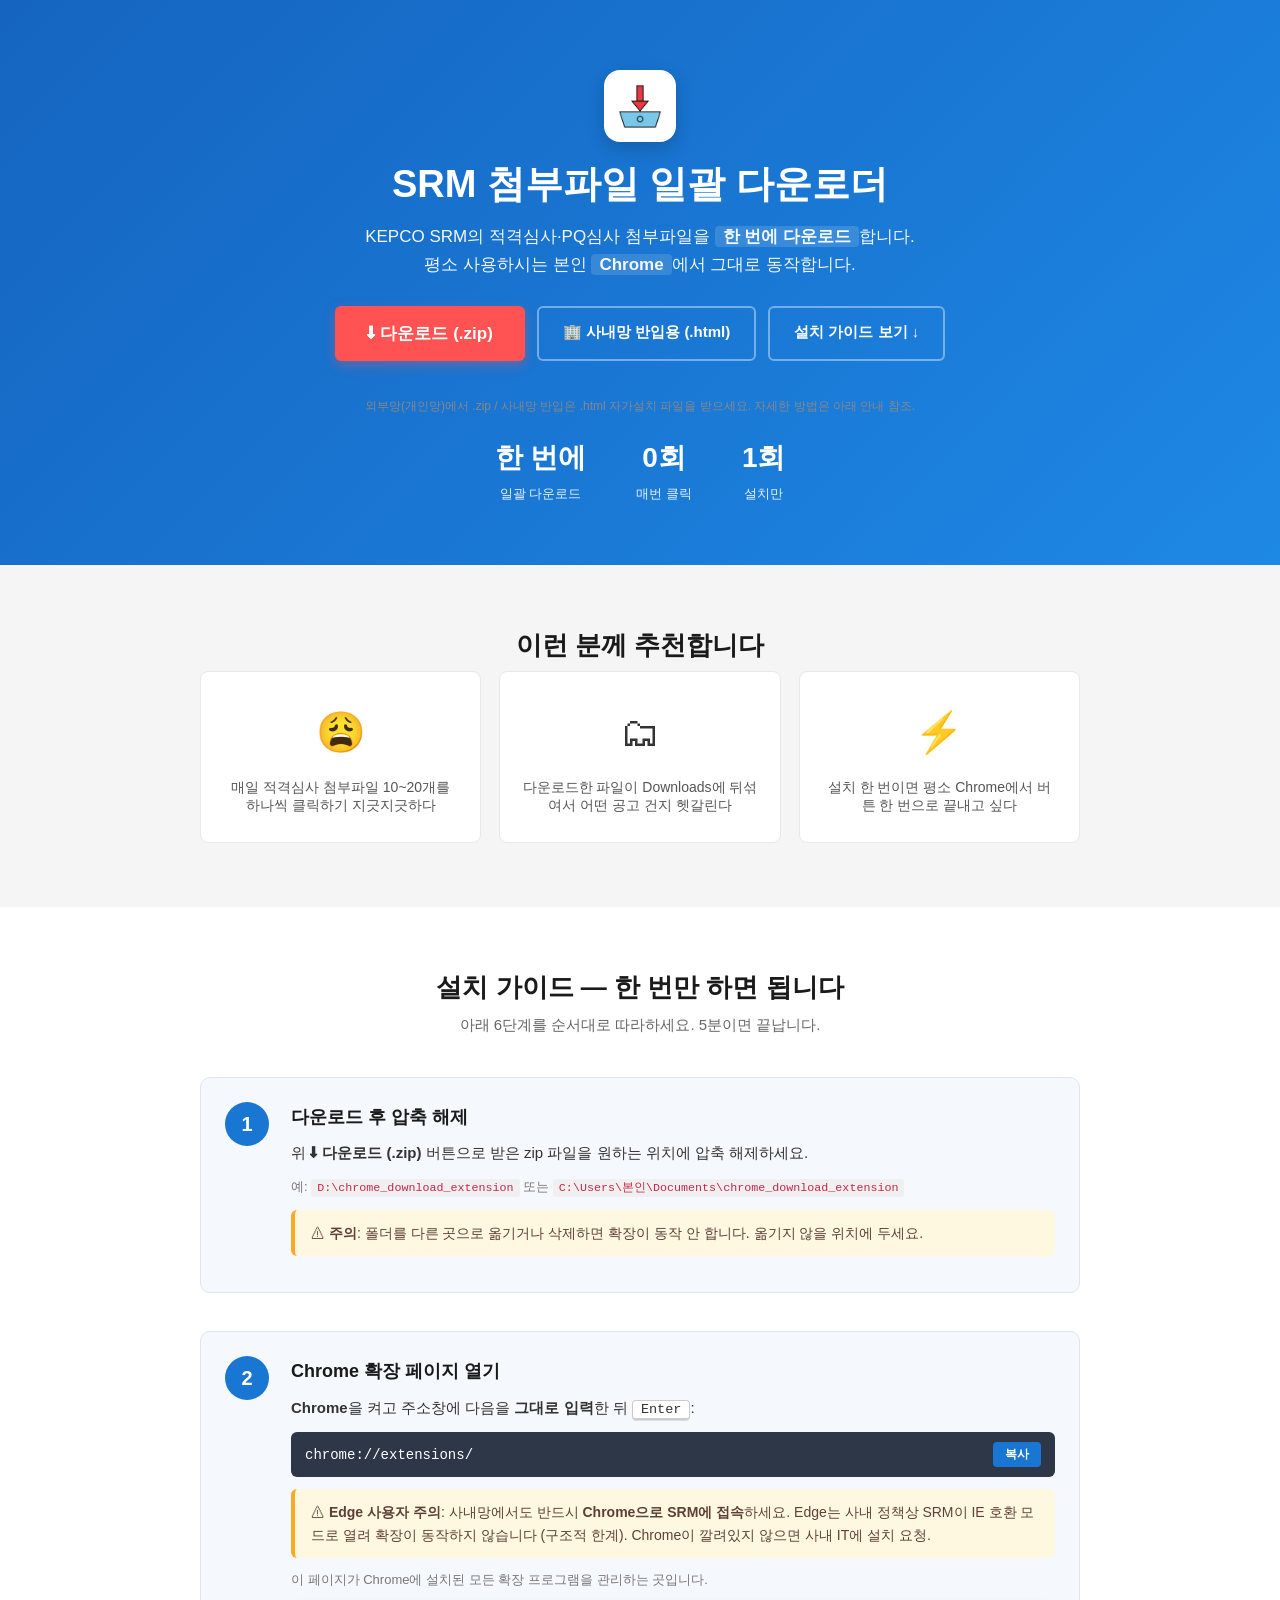
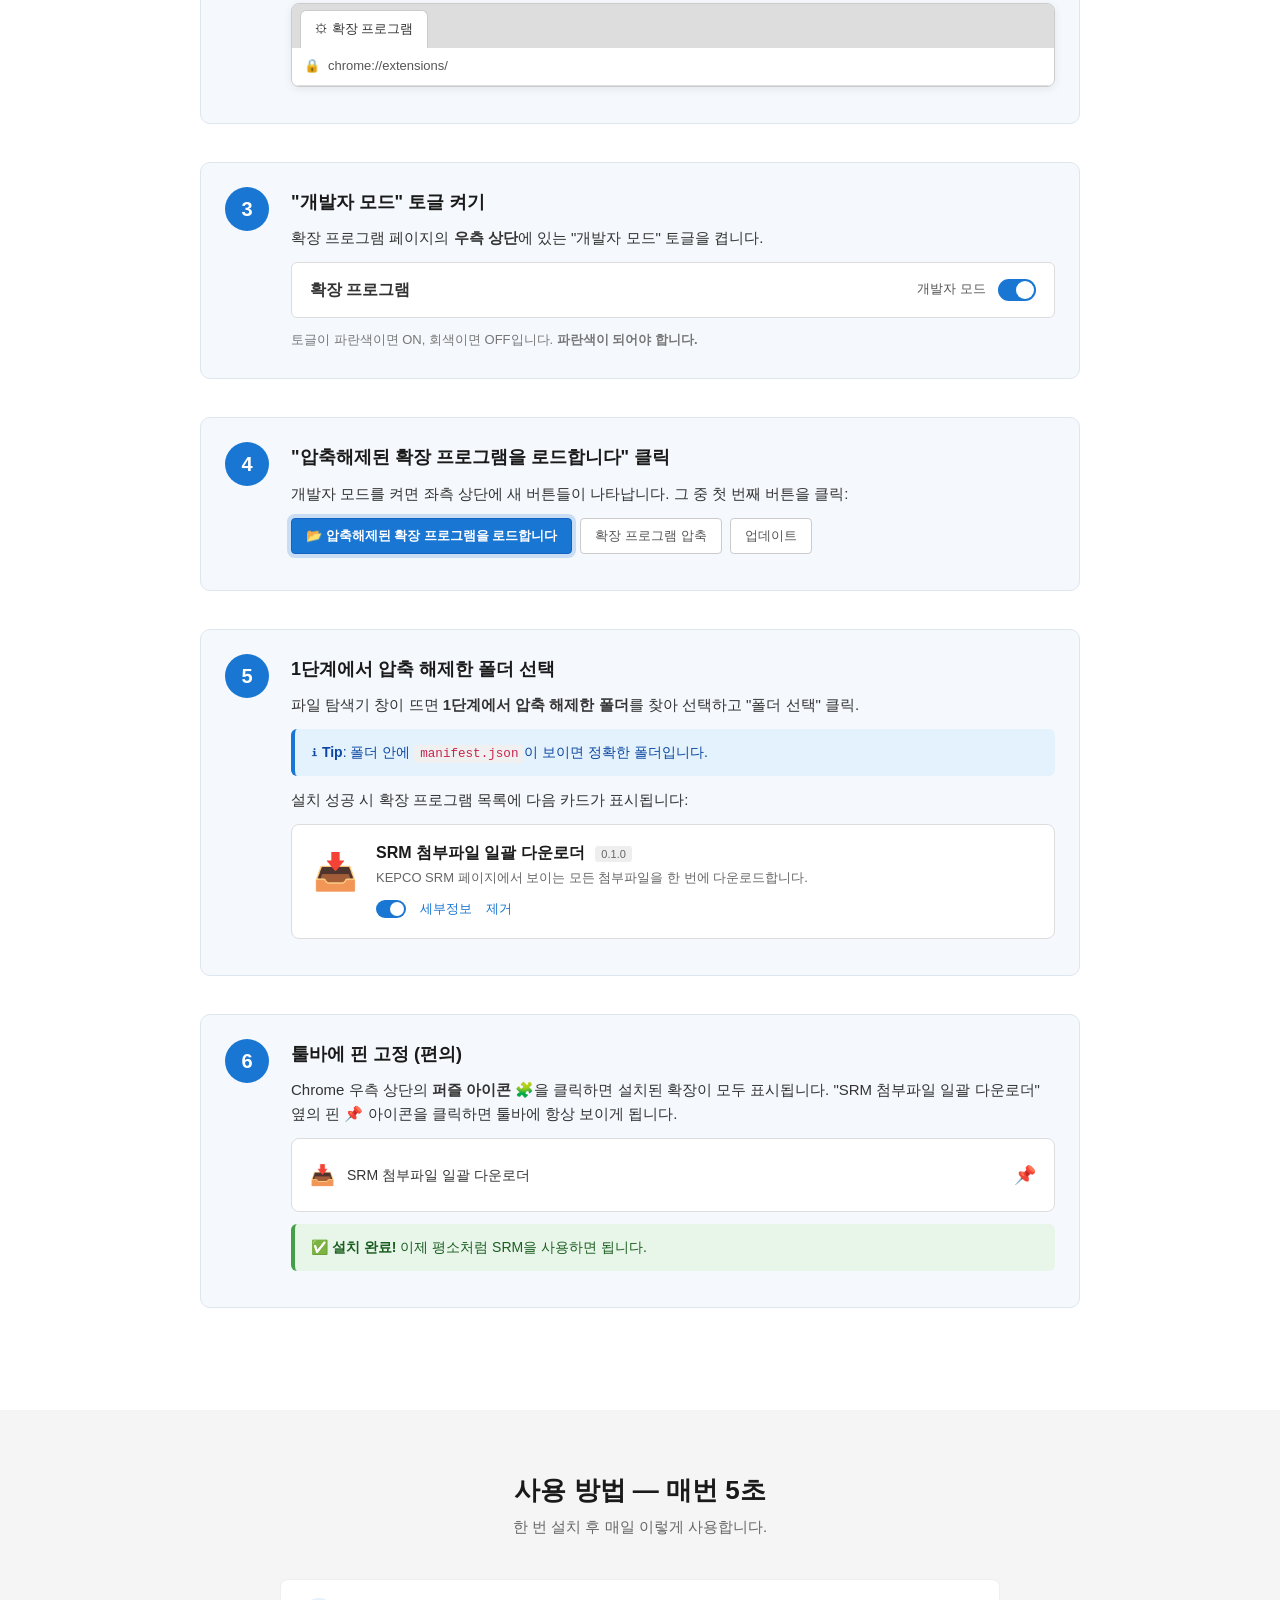
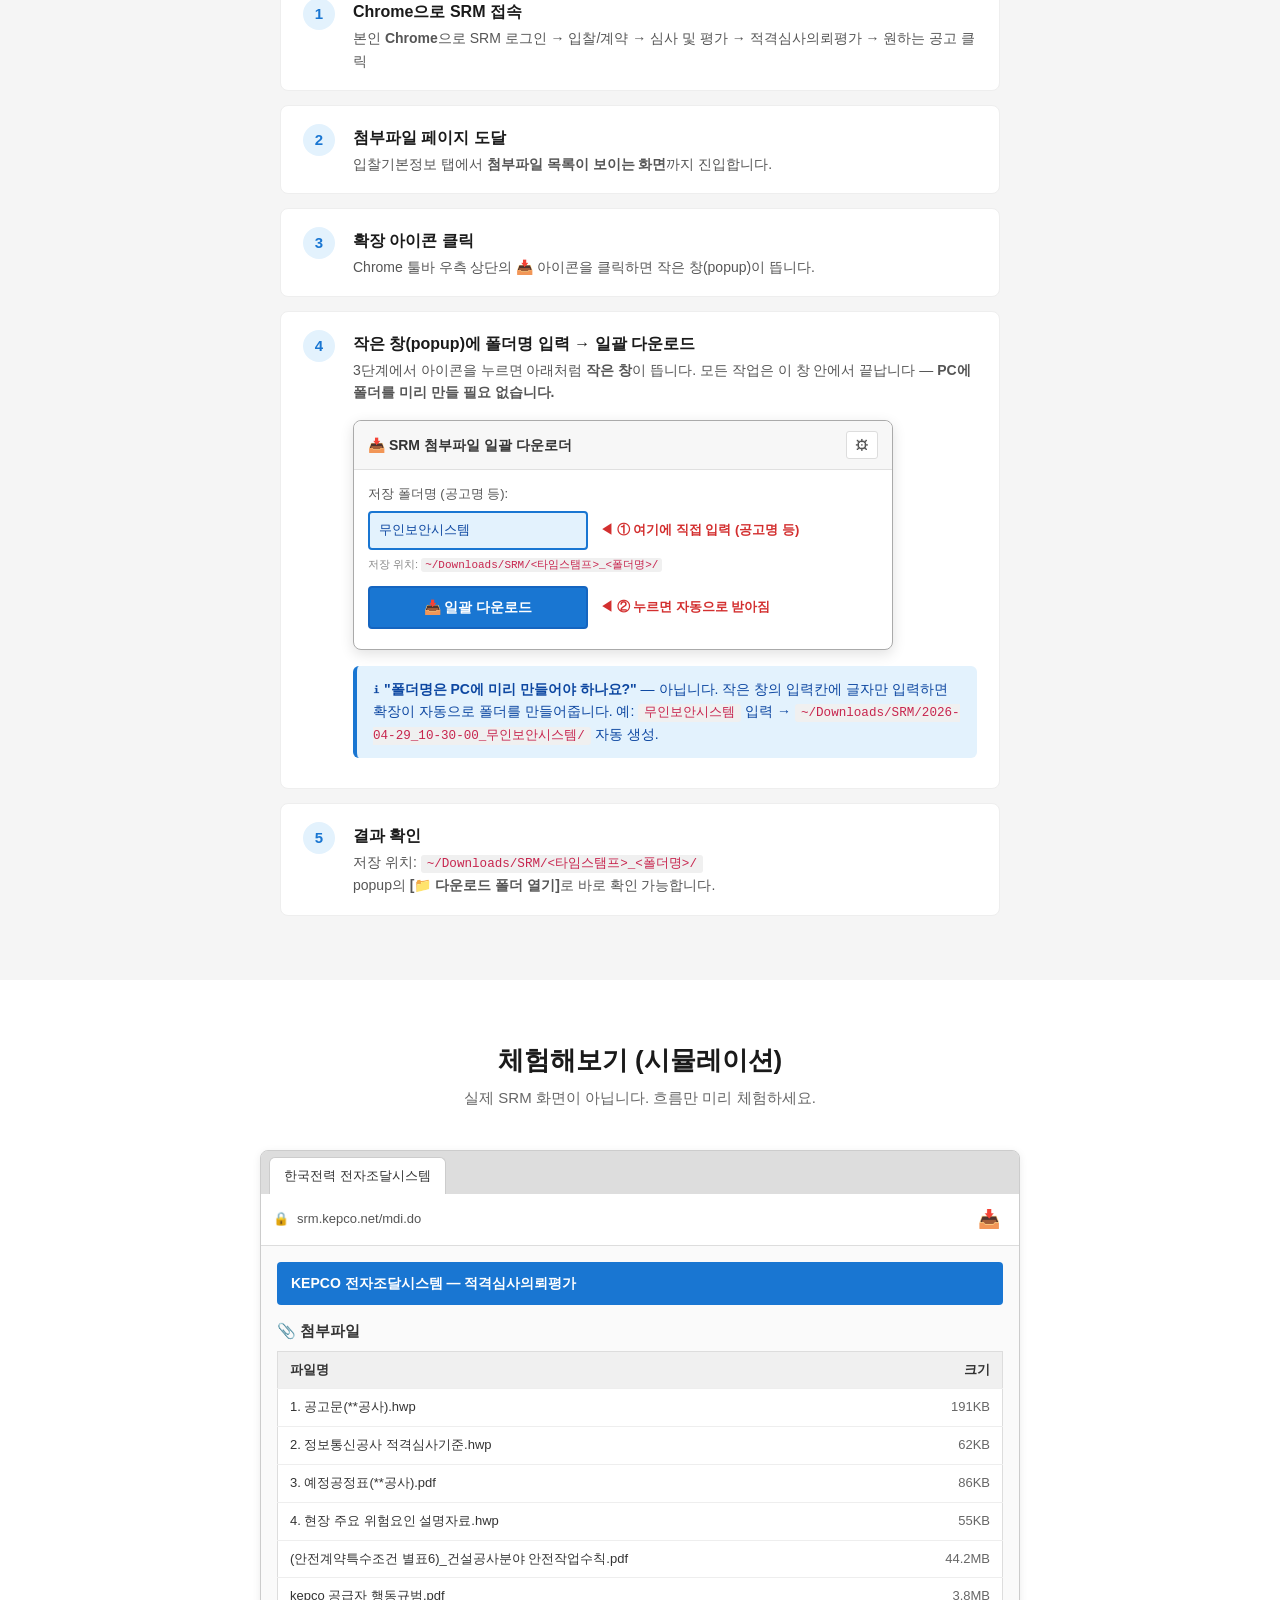
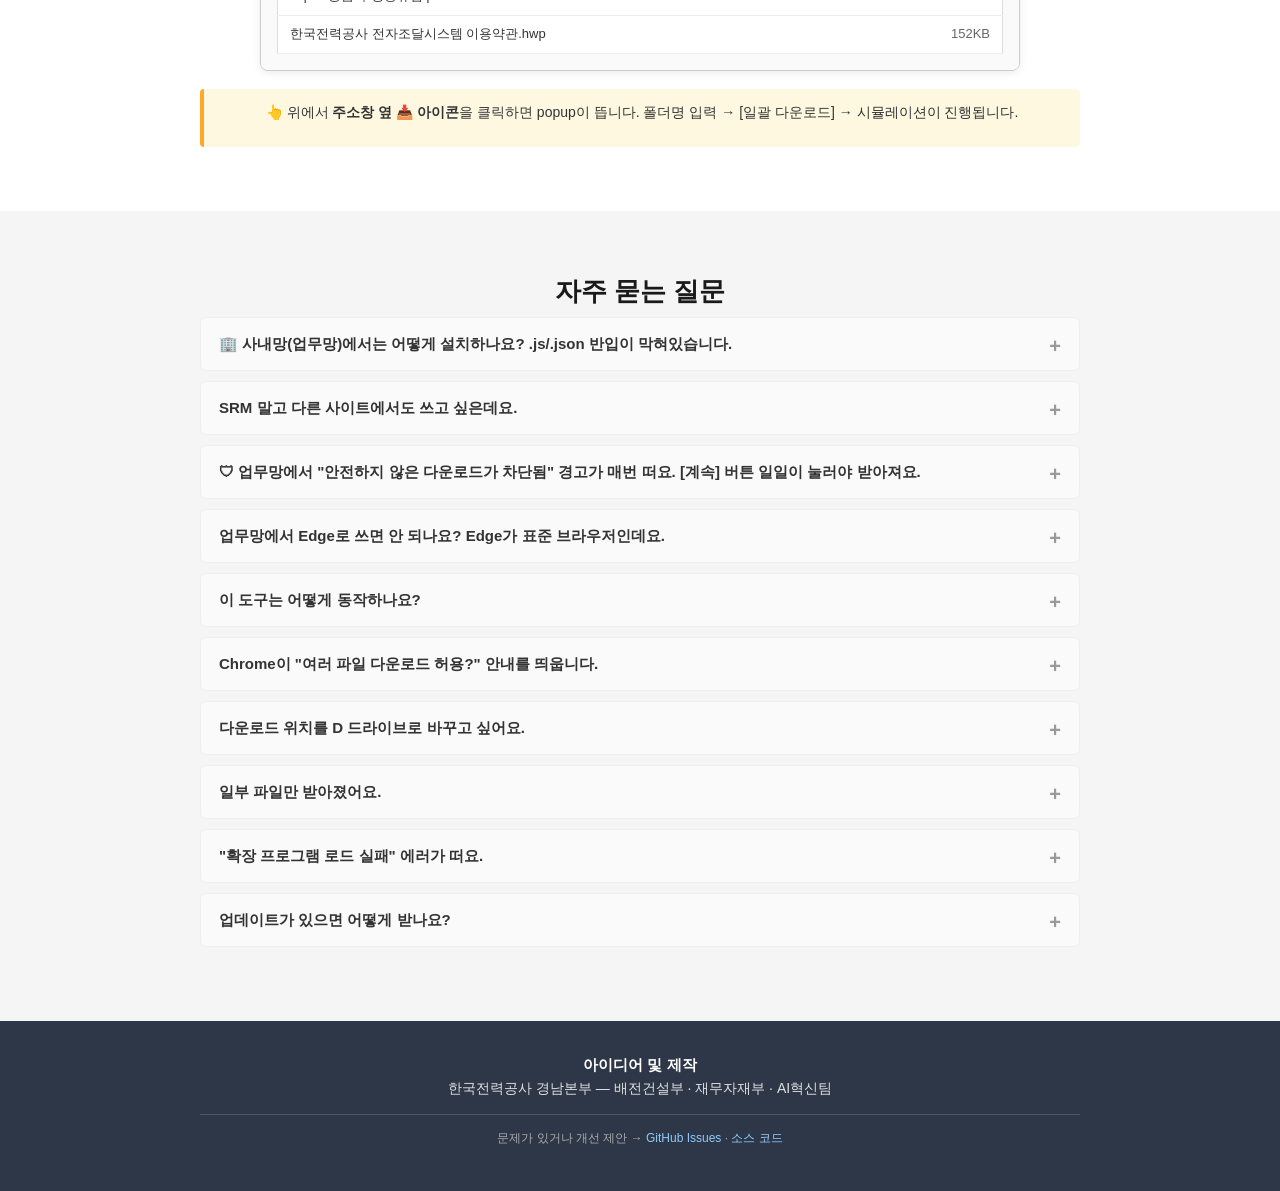
==== commit 82177610: "docs: 사용법 4단계 — 작은 창 입력임을 명시 + 인라인 popup 그림 동료 피드백 반영. "폴더명은 PC에 미리 만들어야 하나요?"라는 흔한 혼동을 해소하기 위해: - s" ====
--- a/docs/index.html
+++ b/docs/index.html
@@ -214,8 +214,31 @@
       <div class="usage-step">
         <span class="usage-num">4</span>
         <div>
-          <h3>폴더명 입력 + 일괄 다운로드</h3>
-          <p>공고명 등 알아볼 폴더명을 입력하고 <strong>[📥 일괄 다운로드]</strong> 버튼 클릭. 5~10초 기다리면 끝.</p>
+          <h3>작은 창(popup)에 폴더명 입력 → 일괄 다운로드</h3>
+          <p>3단계에서 아이콘을 누르면 아래처럼 <strong>작은 창</strong>이 뜹니다. 모든 작업은 이 창 안에서 끝납니다 — <strong>PC에 폴더를 미리 만들 필요 없습니다.</strong></p>
+
+          <div class="popup-demo">
+            <div class="popup-demo-head">
+              <span>📥 SRM 첨부파일 일괄 다운로더</span>
+              <span class="popup-demo-gear">⚙</span>
+            </div>
+            <div class="popup-demo-body">
+              <label>저장 폴더명 (공고명 등):</label>
+              <div class="popup-demo-row">
+                <div class="popup-demo-input">무인보안시스템</div>
+                <div class="popup-demo-arrow">◀ ① 여기에 직접 입력 (공고명 등)</div>
+              </div>
+              <div class="popup-demo-hint">저장 위치: <code>~/Downloads/SRM/&lt;타임스탬프&gt;_&lt;폴더명&gt;/</code></div>
+              <div class="popup-demo-row">
+                <div class="popup-demo-btn">📥 일괄 다운로드</div>
+                <div class="popup-demo-arrow">◀ ② 누르면 자동으로 받아짐</div>
+              </div>
+            </div>
+          </div>
+
+          <div class="callout info">
+            ℹ <strong>"폴더명은 PC에 미리 만들어야 하나요?"</strong> — 아닙니다. 작은 창의 입력칸에 글자만 입력하면 확장이 자동으로 폴더를 만들어줍니다. 예: <code>무인보안시스템</code> 입력 → <code>~/Downloads/SRM/2026-04-29_10-30-00_무인보안시스템/</code> 자동 생성.
+          </div>
         </div>
       </div>
       <div class="usage-step">
--- a/docs/style.css
+++ b/docs/style.css
@@ -480,6 +480,93 @@
   color: #555;
 }
 
+/* ===== Inline popup demo (used in usage step 4) ===== */
+.popup-demo {
+  background: white;
+  border: 1px solid #aaa;
+  border-radius: 8px;
+  box-shadow: 0 4px 14px rgba(0,0,0,0.12);
+  margin: 16px 0;
+  max-width: 540px;
+}
+.popup-demo-head {
+  background: #f7f7f7;
+  padding: 10px 14px;
+  font-weight: 600;
+  font-size: 14px;
+  border-bottom: 1px solid #e0e0e0;
+  border-radius: 8px 8px 0 0;
+  display: flex;
+  align-items: center;
+  justify-content: space-between;
+}
+.popup-demo-gear {
+  font-size: 14px;
+  color: #555;
+  border: 1px solid #ddd;
+  border-radius: 3px;
+  padding: 2px 8px;
+  background: white;
+}
+.popup-demo-body { padding: 14px; }
+.popup-demo-body label {
+  display: block;
+  font-size: 13px;
+  color: #555;
+  margin-bottom: 6px;
+}
+.popup-demo-row {
+  display: flex;
+  gap: 12px;
+  align-items: center;
+  margin: 6px 0;
+}
+.popup-demo-input {
+  flex: 0 0 220px;
+  padding: 7px 9px;
+  border: 2px solid #1976d2;
+  border-radius: 4px;
+  font-size: 13px;
+  background: #e3f2fd;
+  color: #0d47a1;
+  font-weight: 500;
+}
+.popup-demo-btn {
+  flex: 0 0 220px;
+  padding: 8px 12px;
+  font-size: 14px;
+  background: #1976d2;
+  color: white;
+  border: 2px solid #1565c0;
+  border-radius: 4px;
+  font-weight: 600;
+  text-align: center;
+}
+.popup-demo-arrow {
+  font-size: 13px;
+  color: #d32f2f;
+  font-weight: 600;
+  white-space: nowrap;
+}
+.popup-demo-hint {
+  font-size: 11px;
+  color: #888;
+  margin: 6px 0 12px;
+}
+.popup-demo-hint code {
+  font-size: 11px;
+  padding: 1px 4px;
+}
+@media (max-width: 700px) {
+  .popup-demo-row {
+    flex-direction: column;
+    align-items: flex-start;
+    gap: 4px;
+  }
+  .popup-demo-input,
+  .popup-demo-btn { flex: 1; width: 100%; }
+}
+
 /* ===== Simulation ===== */
 .sim-frame {
   position: relative;
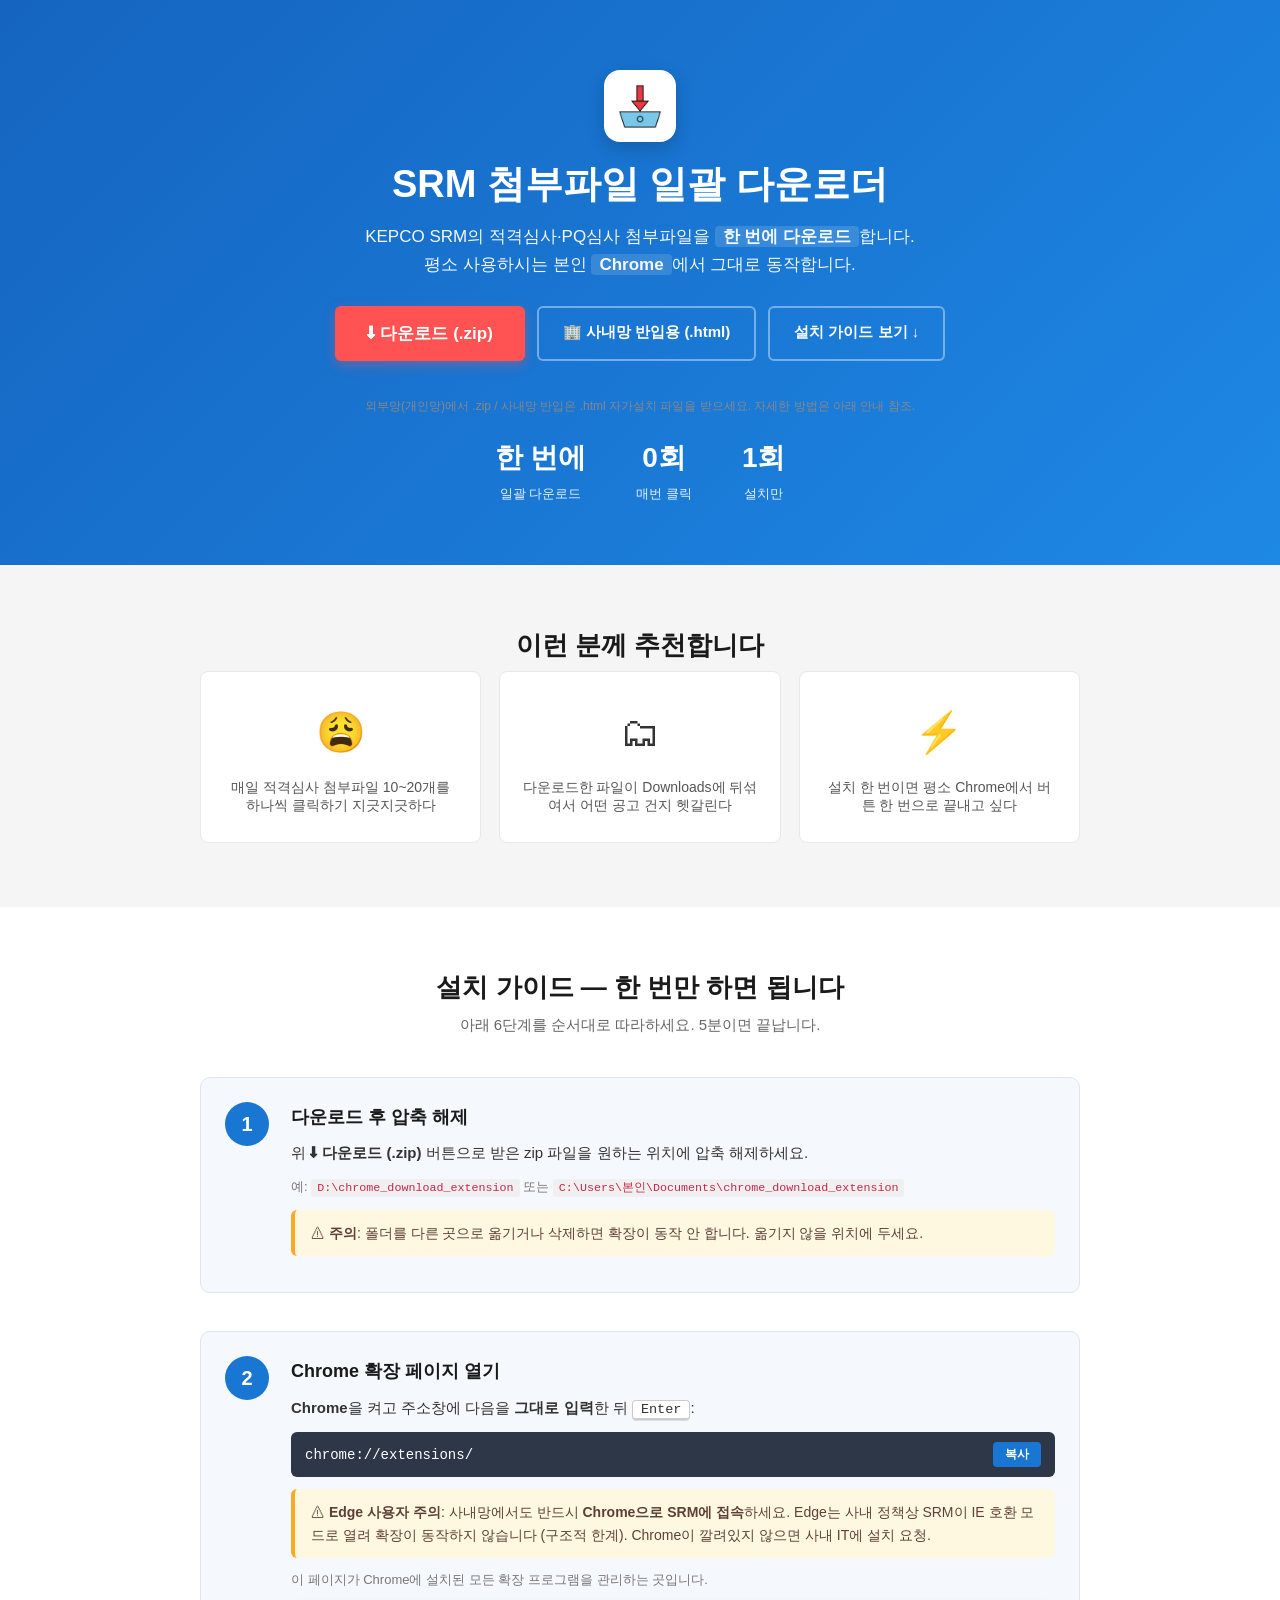
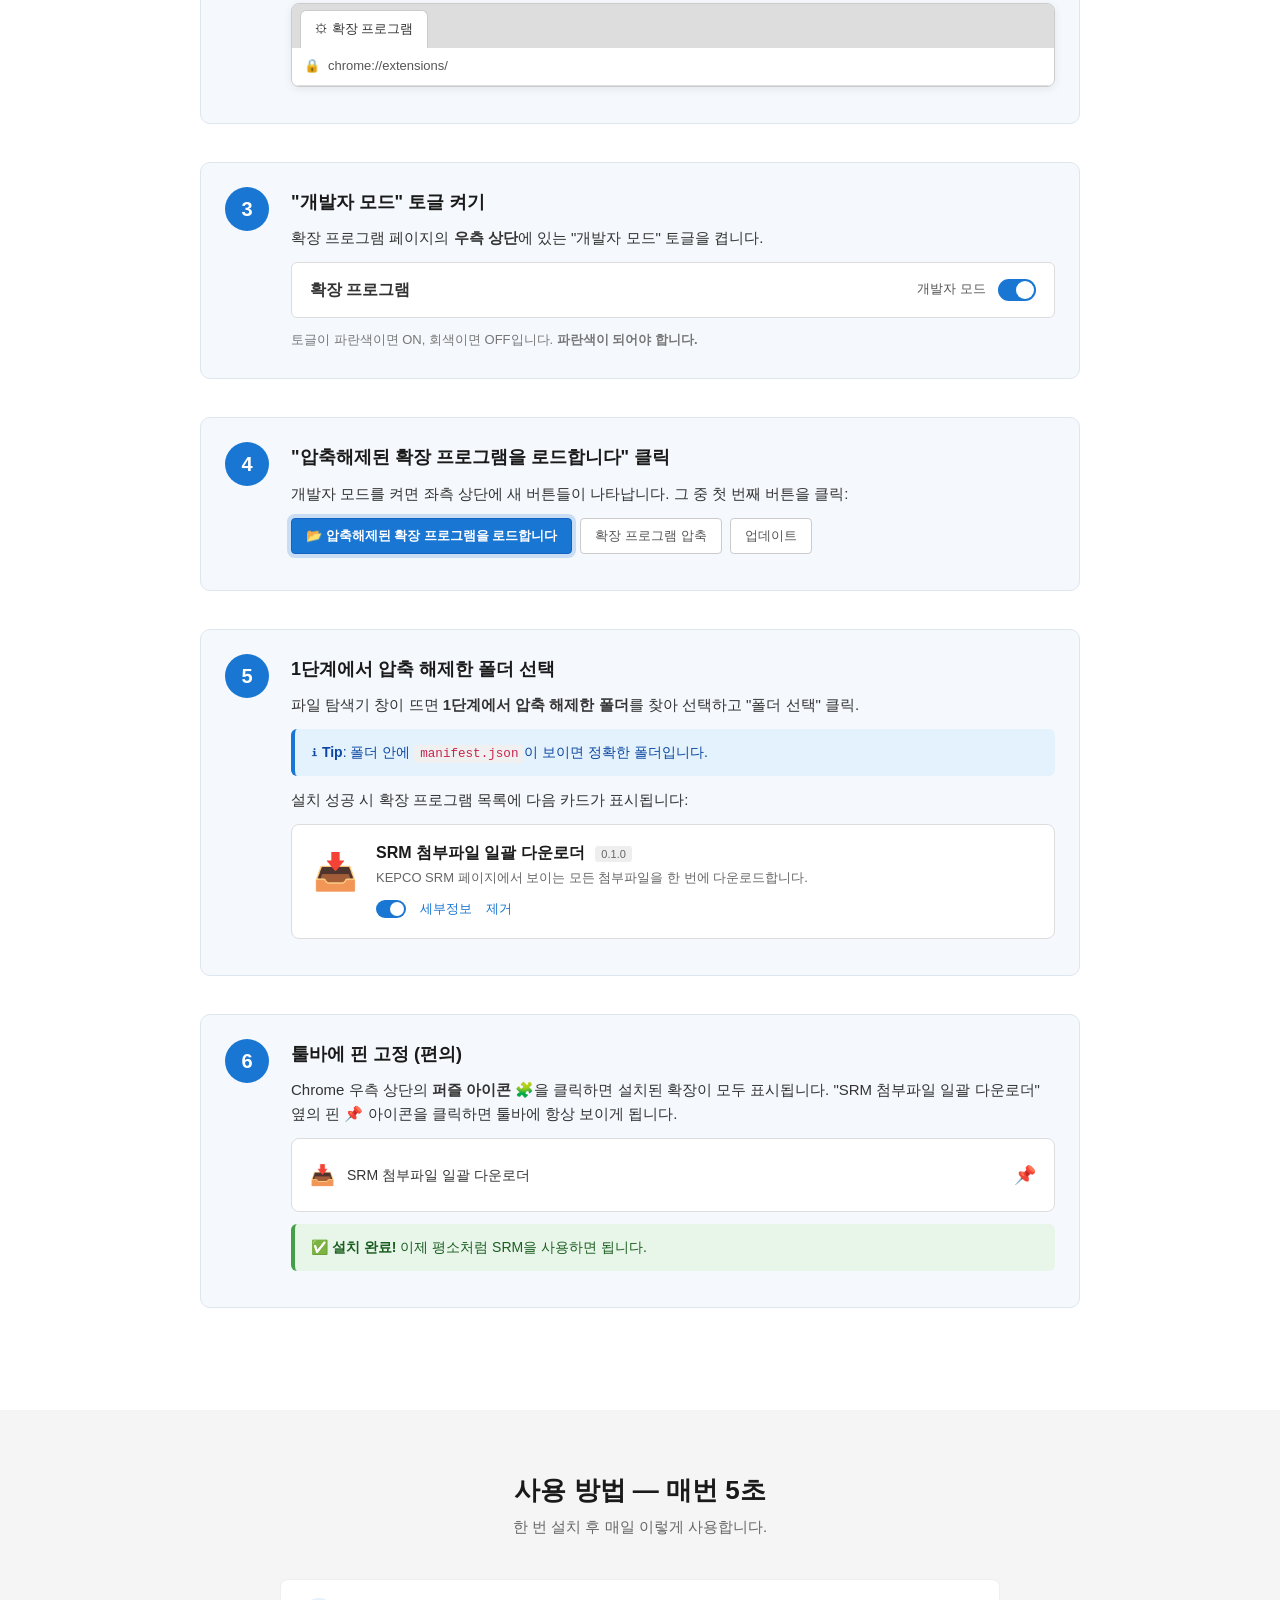
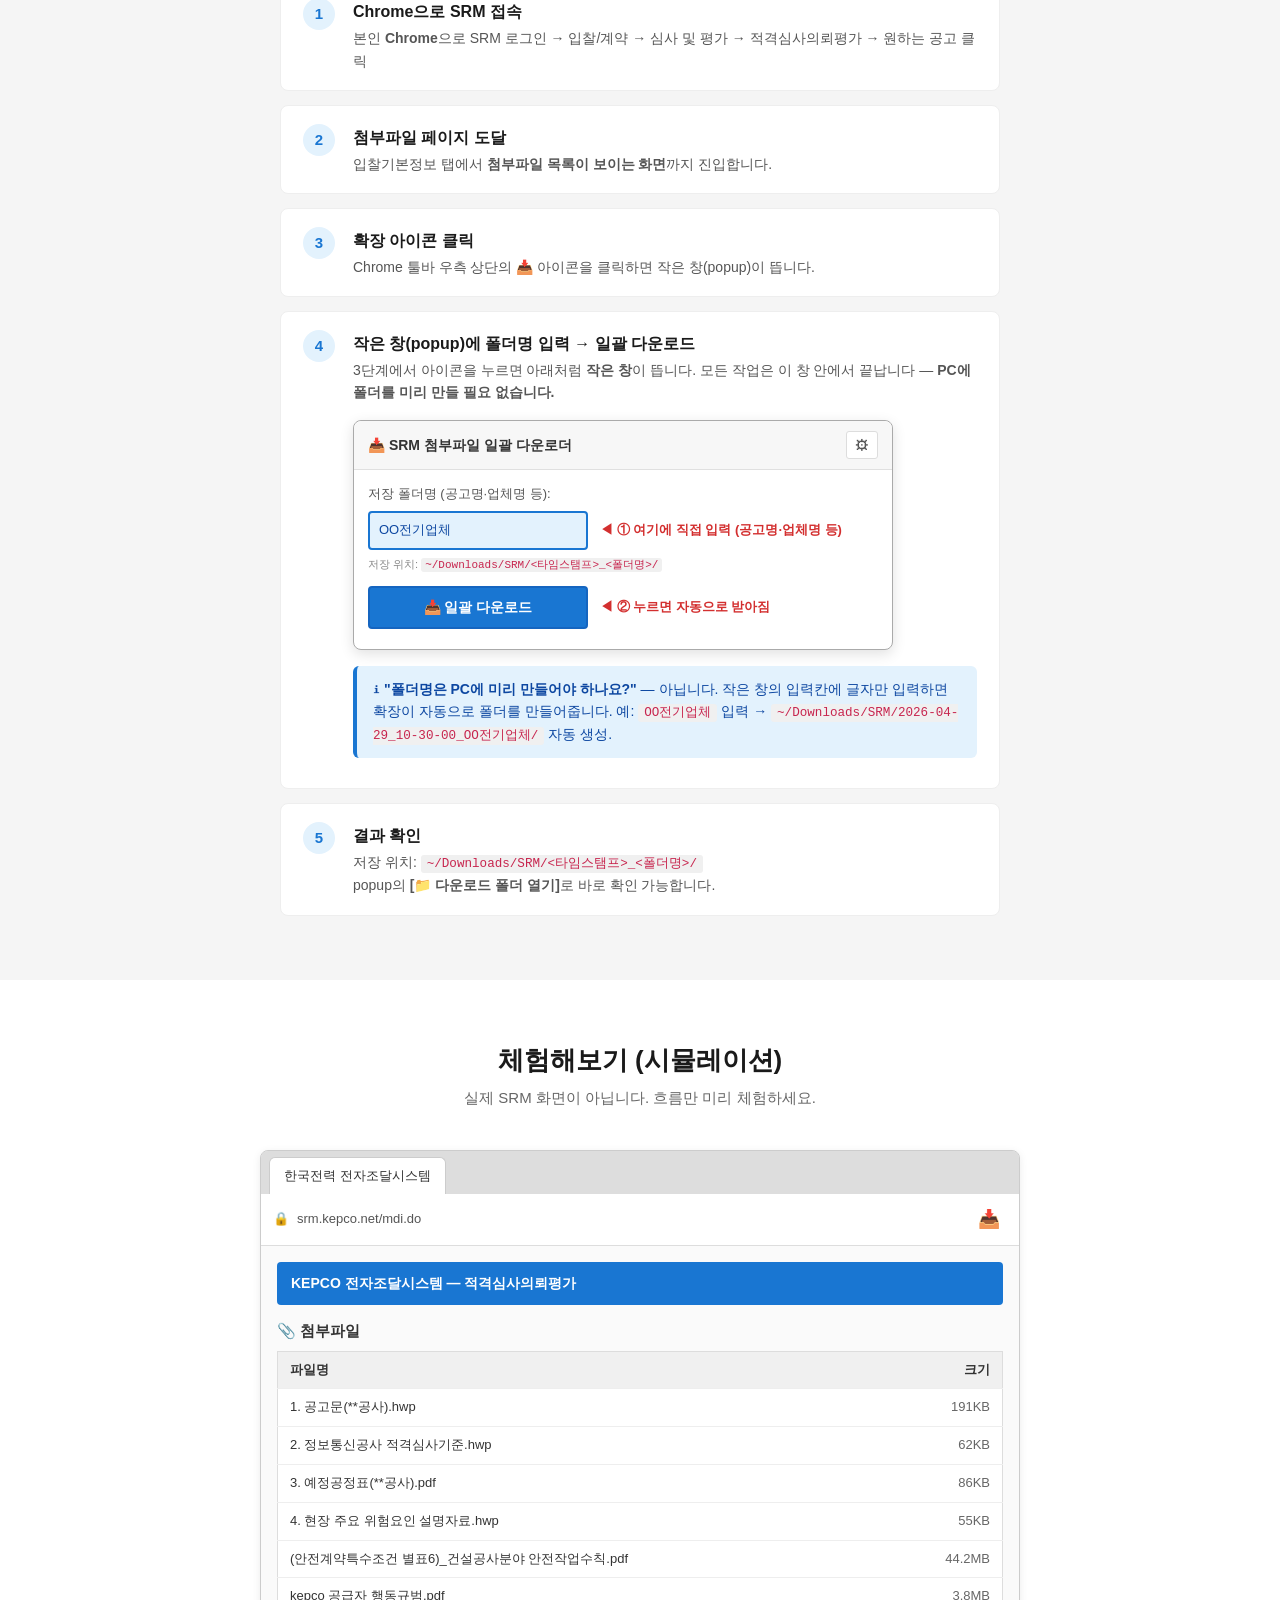
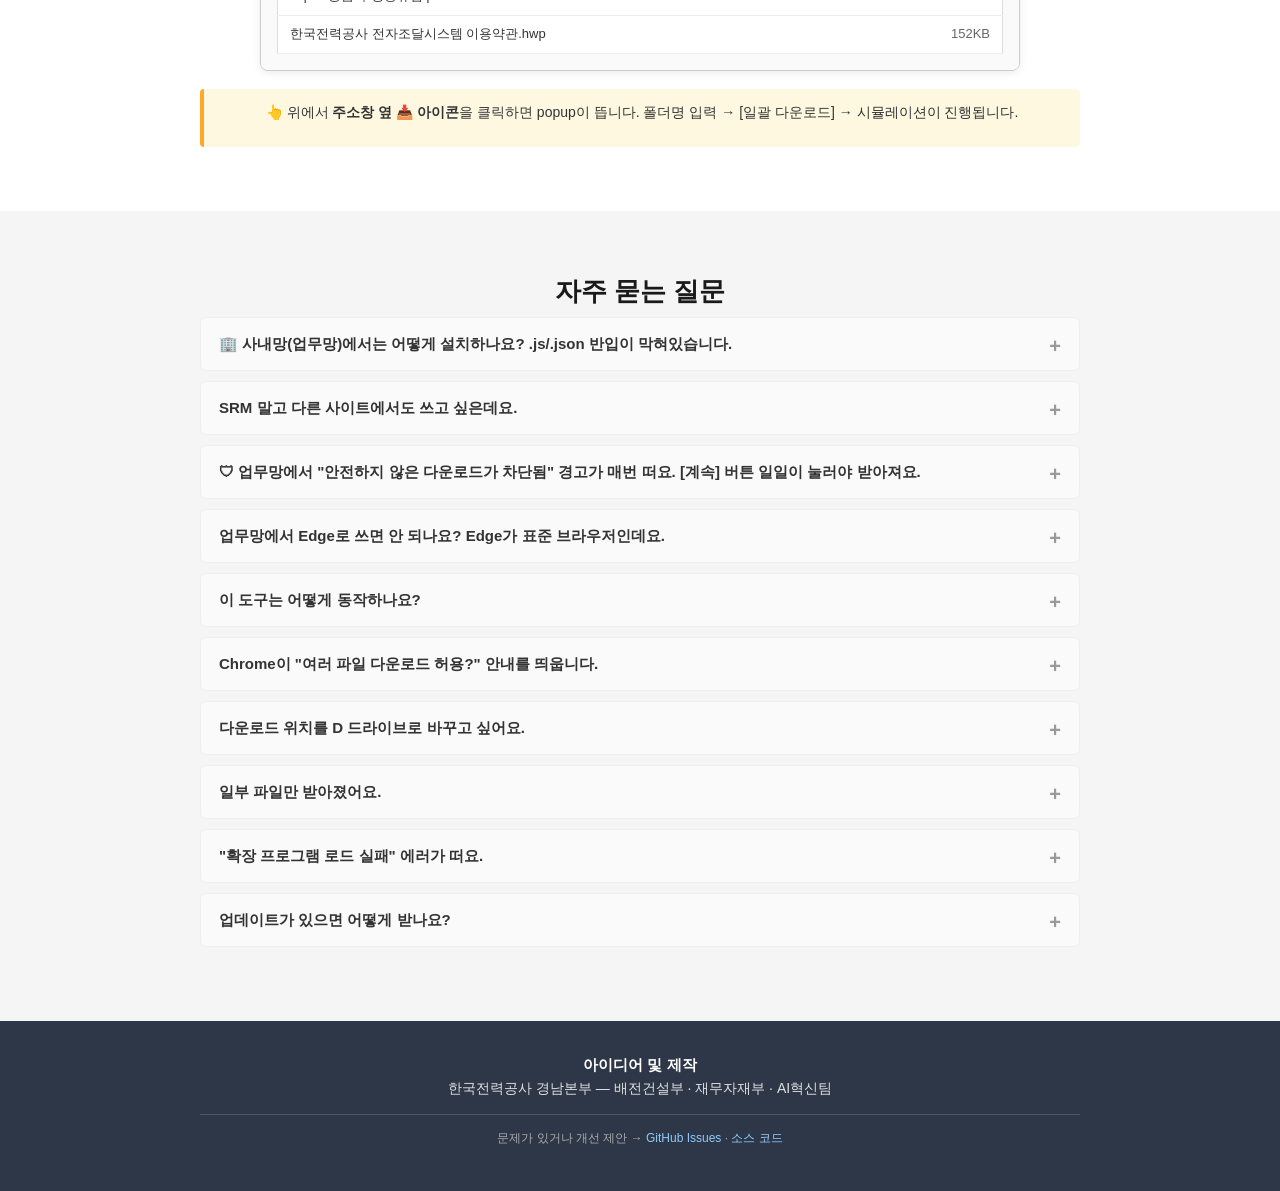
==== commit f391cc99: "docs: 예시 폴더명 OO전기업체로 변경, 라벨 공고명·업체명 등 (v0.2.3) 배전건설부/재무자재부 직원 피드백 반영. "무인보안시스템"은 통신·전기설비 공고로 인식돼 일부 " ====
--- a/docs/index.html
+++ b/docs/index.html
@@ -223,10 +223,10 @@
               <span class="popup-demo-gear">⚙</span>
             </div>
             <div class="popup-demo-body">
-              <label>저장 폴더명 (공고명 등):</label>
+              <label>저장 폴더명 (공고명·업체명 등):</label>
               <div class="popup-demo-row">
-                <div class="popup-demo-input">무인보안시스템</div>
-                <div class="popup-demo-arrow">◀ ① 여기에 직접 입력 (공고명 등)</div>
+                <div class="popup-demo-input">OO전기업체</div>
+                <div class="popup-demo-arrow">◀ ① 여기에 직접 입력 (공고명·업체명 등)</div>
               </div>
               <div class="popup-demo-hint">저장 위치: <code>~/Downloads/SRM/&lt;타임스탬프&gt;_&lt;폴더명&gt;/</code></div>
               <div class="popup-demo-row">
@@ -237,7 +237,7 @@
           </div>
 
           <div class="callout info">
-            ℹ <strong>"폴더명은 PC에 미리 만들어야 하나요?"</strong> — 아닙니다. 작은 창의 입력칸에 글자만 입력하면 확장이 자동으로 폴더를 만들어줍니다. 예: <code>무인보안시스템</code> 입력 → <code>~/Downloads/SRM/2026-04-29_10-30-00_무인보안시스템/</code> 자동 생성.
+            ℹ <strong>"폴더명은 PC에 미리 만들어야 하나요?"</strong> — 아닙니다. 작은 창의 입력칸에 글자만 입력하면 확장이 자동으로 폴더를 만들어줍니다. 예: <code>OO전기업체</code> 입력 → <code>~/Downloads/SRM/2026-04-29_10-30-00_OO전기업체/</code> 자동 생성.
           </div>
         </div>
       </div>
@@ -291,8 +291,8 @@
       <div class="sim-popup" id="simPopup" hidden>
         <div class="sim-popup-head">SRM 첨부파일 일괄 다운로더</div>
         <div class="sim-popup-body">
-          <label>저장 폴더명 (공고명 등):</label>
-          <input id="simFolder" type="text" placeholder="예: 무인보안시스템">
+          <label>저장 폴더명 (공고명·업체명 등):</label>
+          <input id="simFolder" type="text" placeholder="예: OO전기업체">
           <p class="hint">저장 위치: <code>~/Downloads/SRM/&lt;타임스탬프&gt;_&lt;폴더명&gt;/</code></p>
           <button id="simBtn" class="btn-primary btn-mini-2">📥 일괄 다운로드</button>
           <div class="sim-log" id="simLog">준비됨. 폴더명 입력 후 [일괄 다운로드] 클릭.</div>
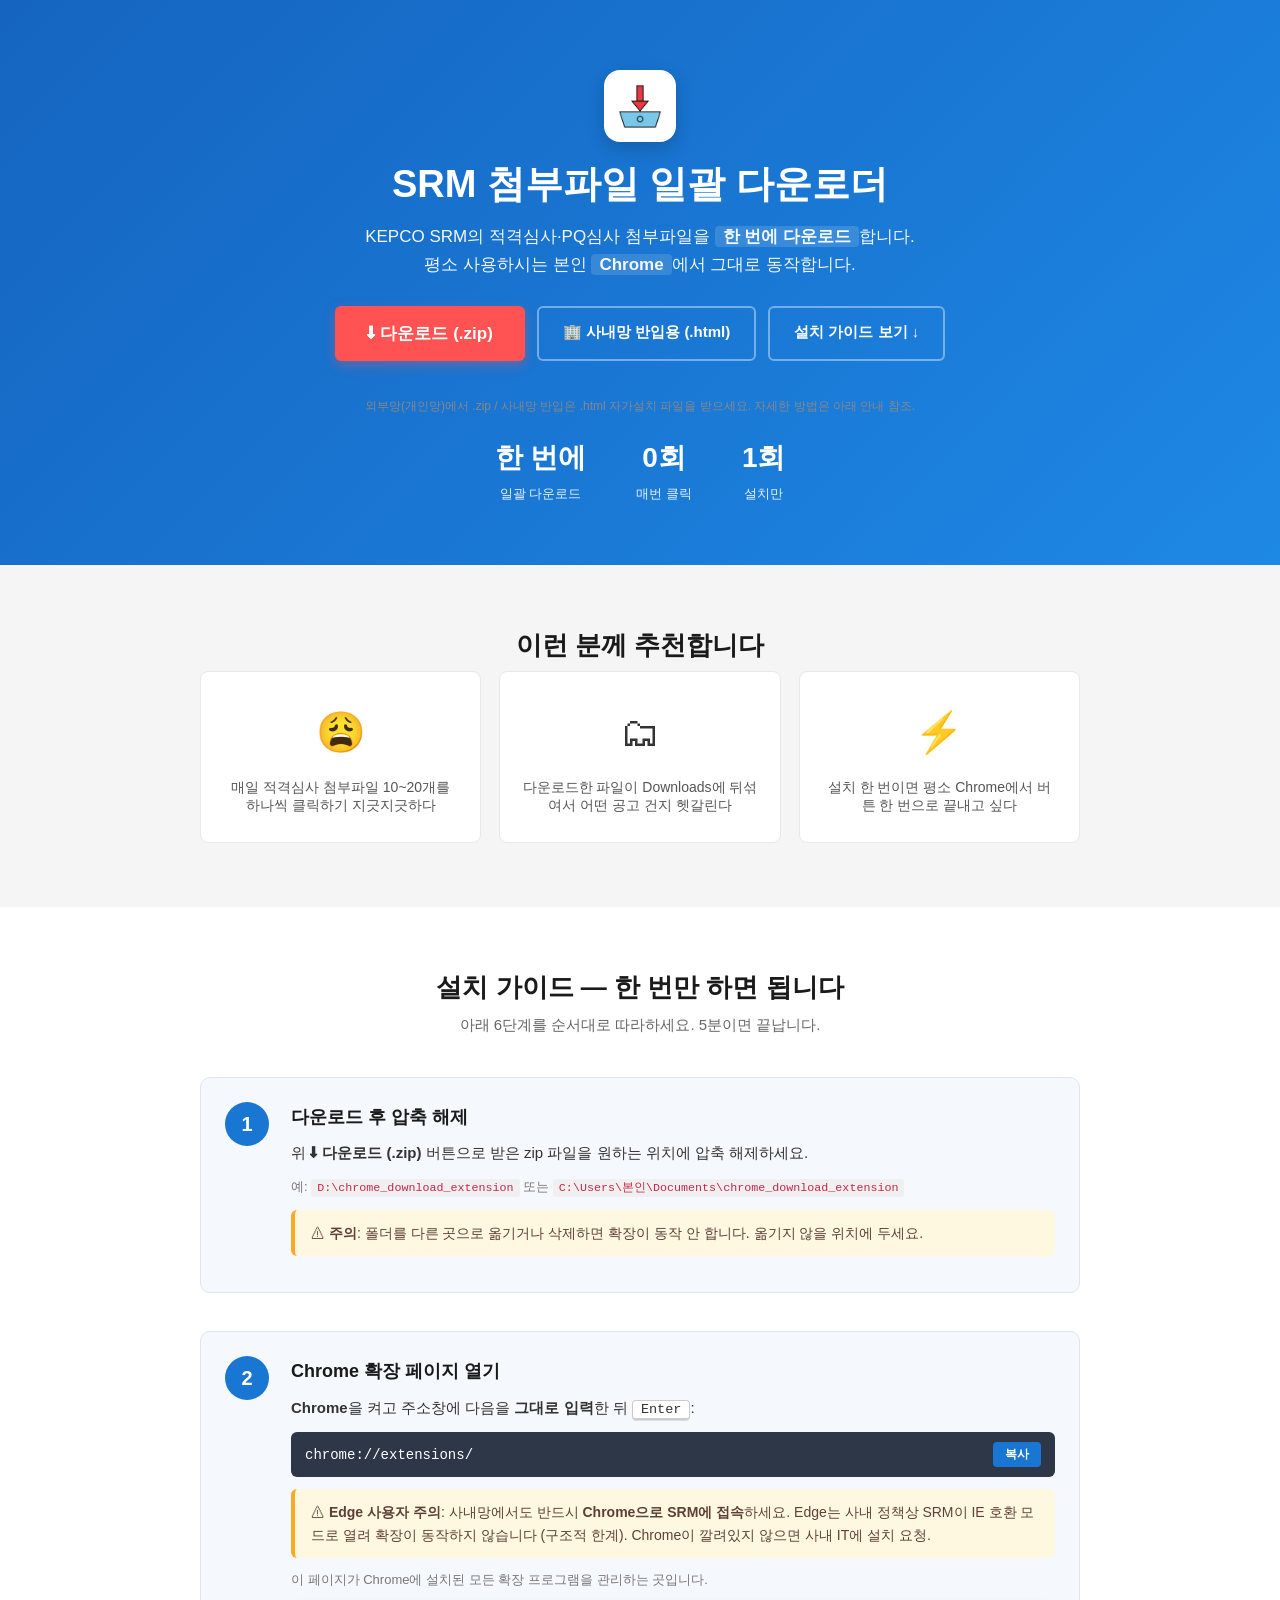
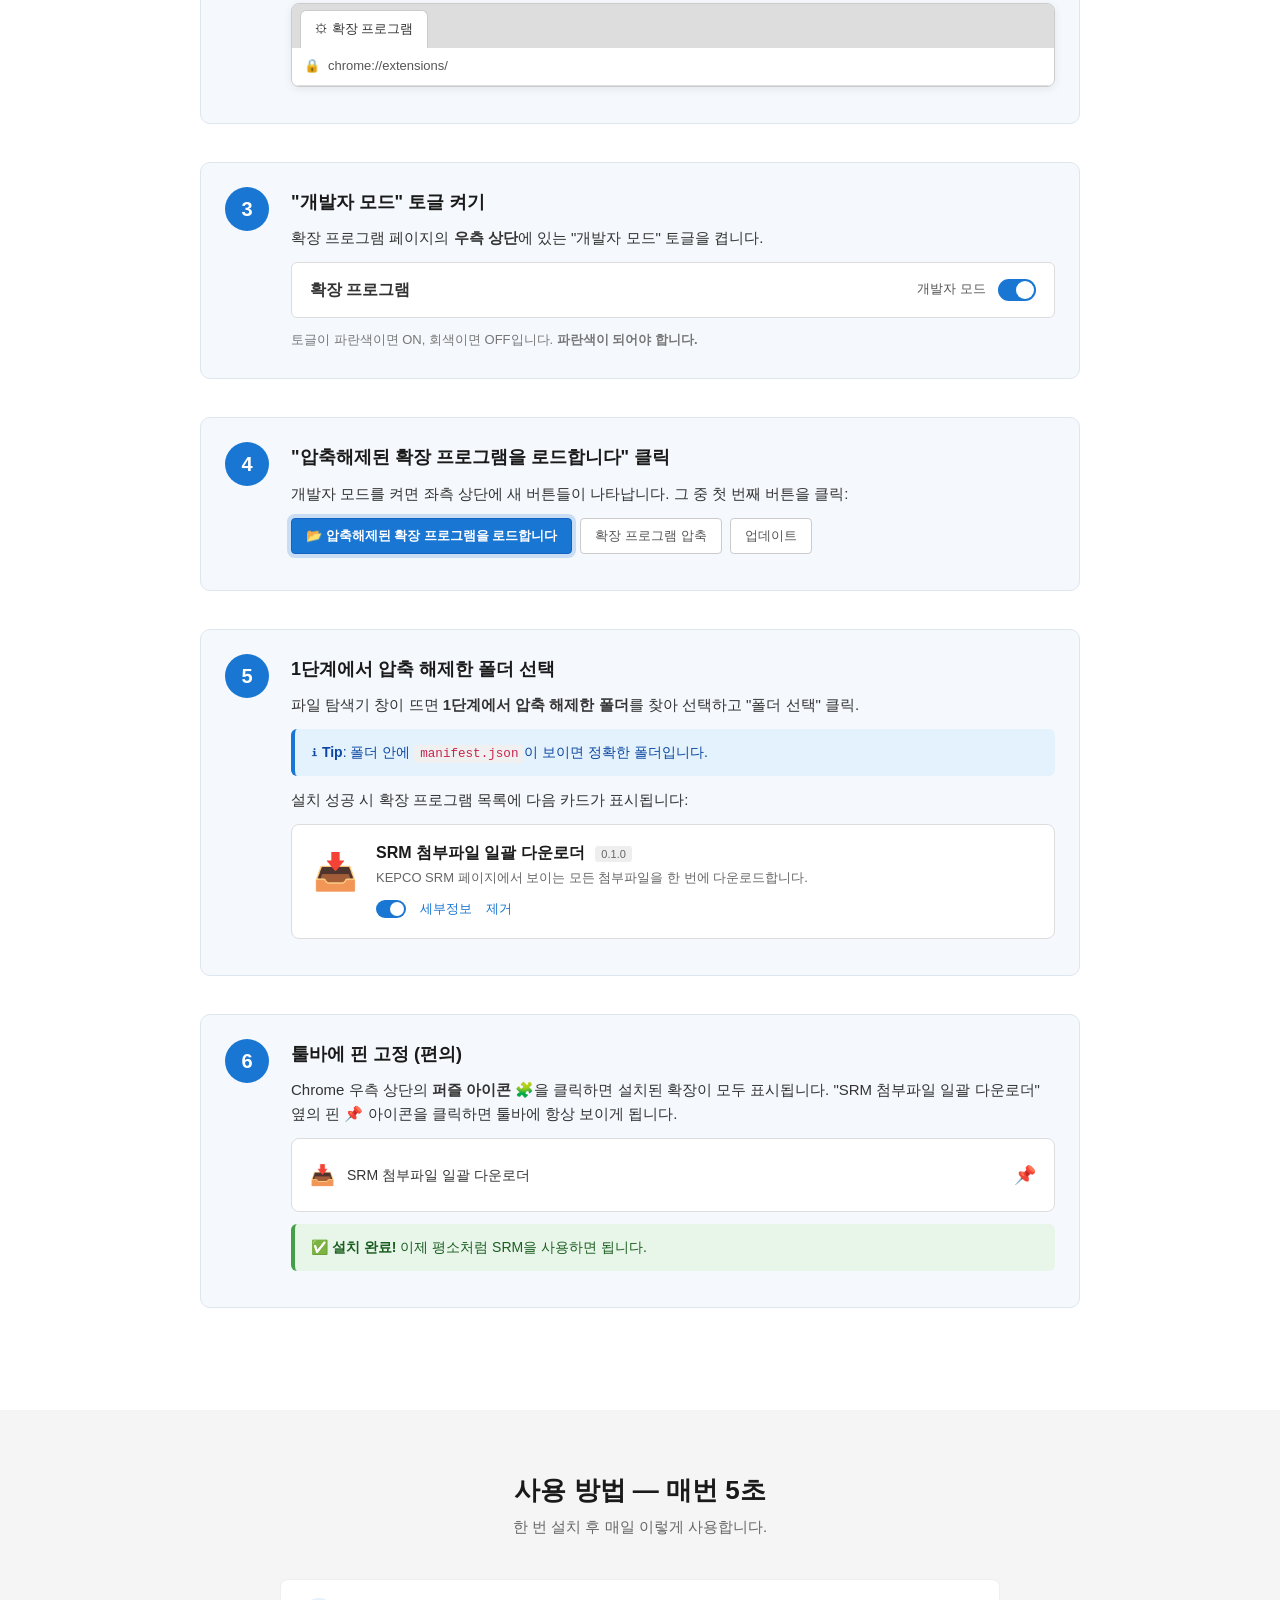
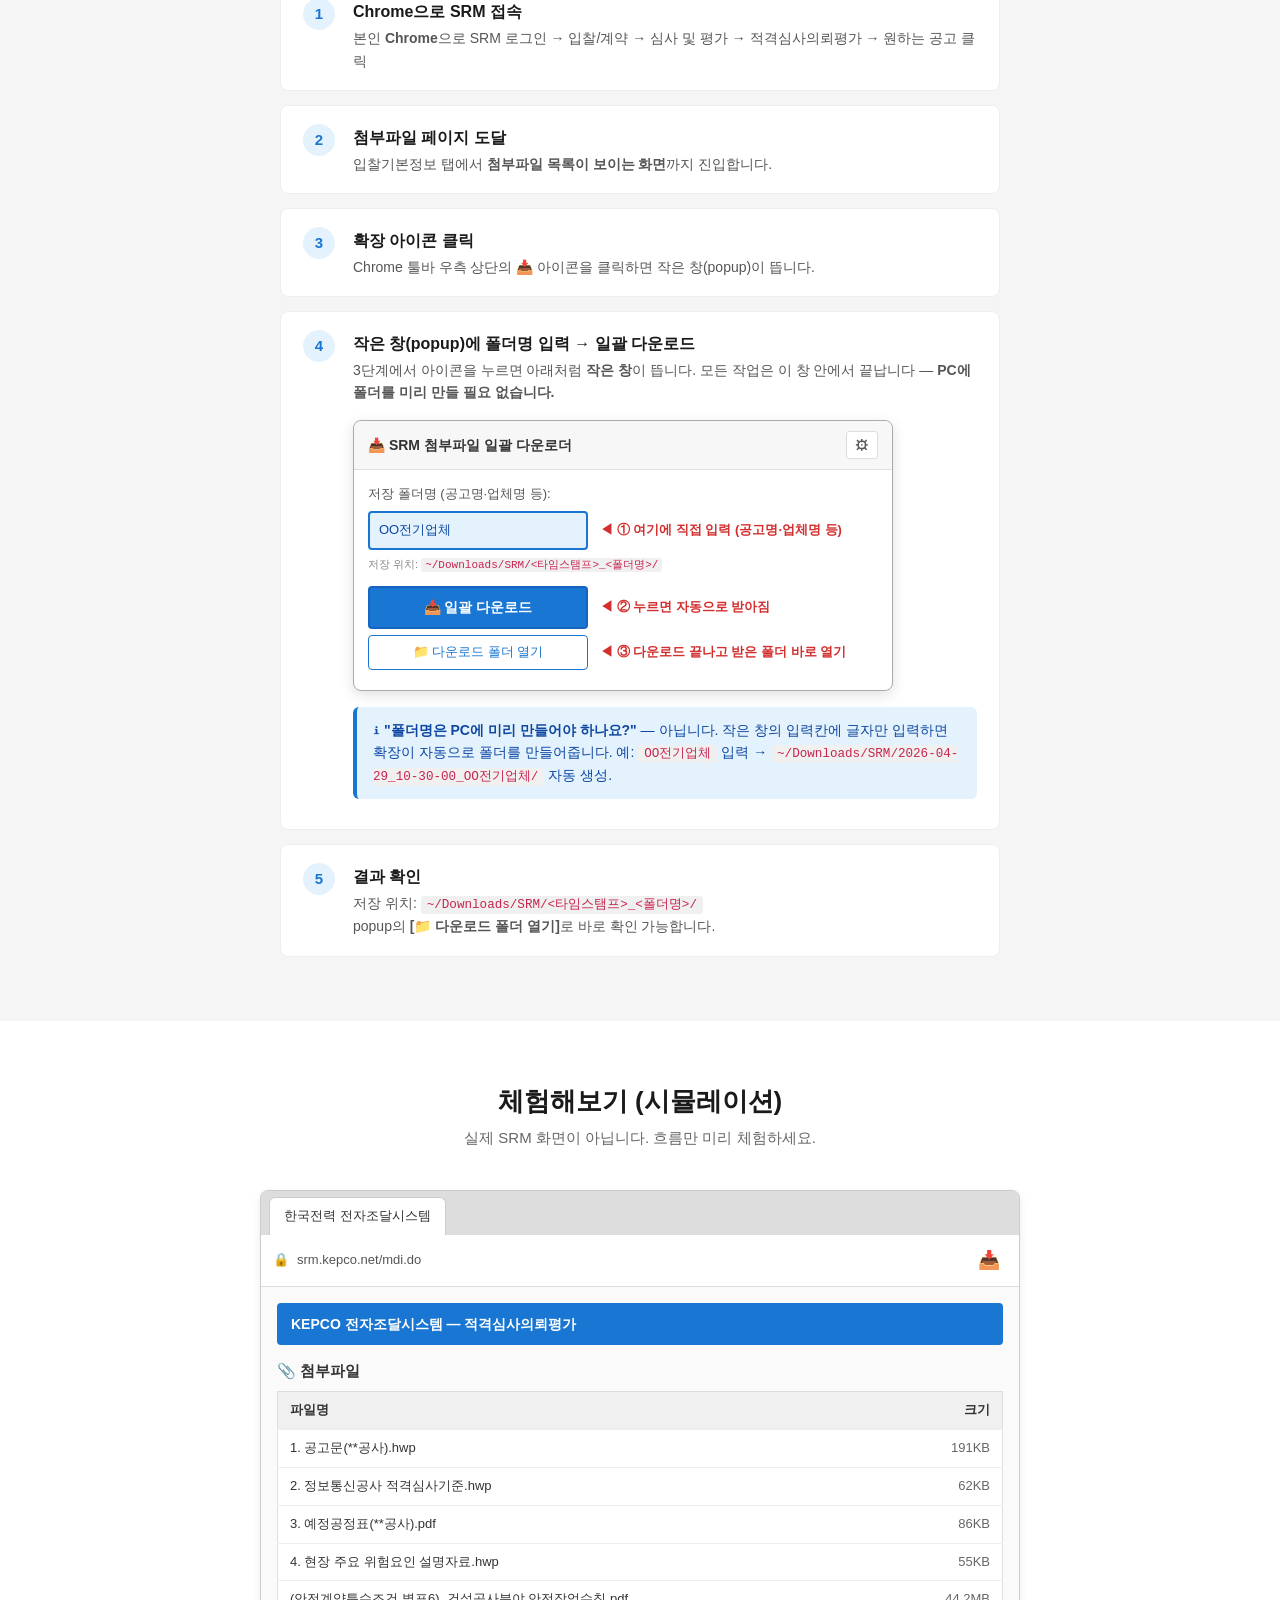
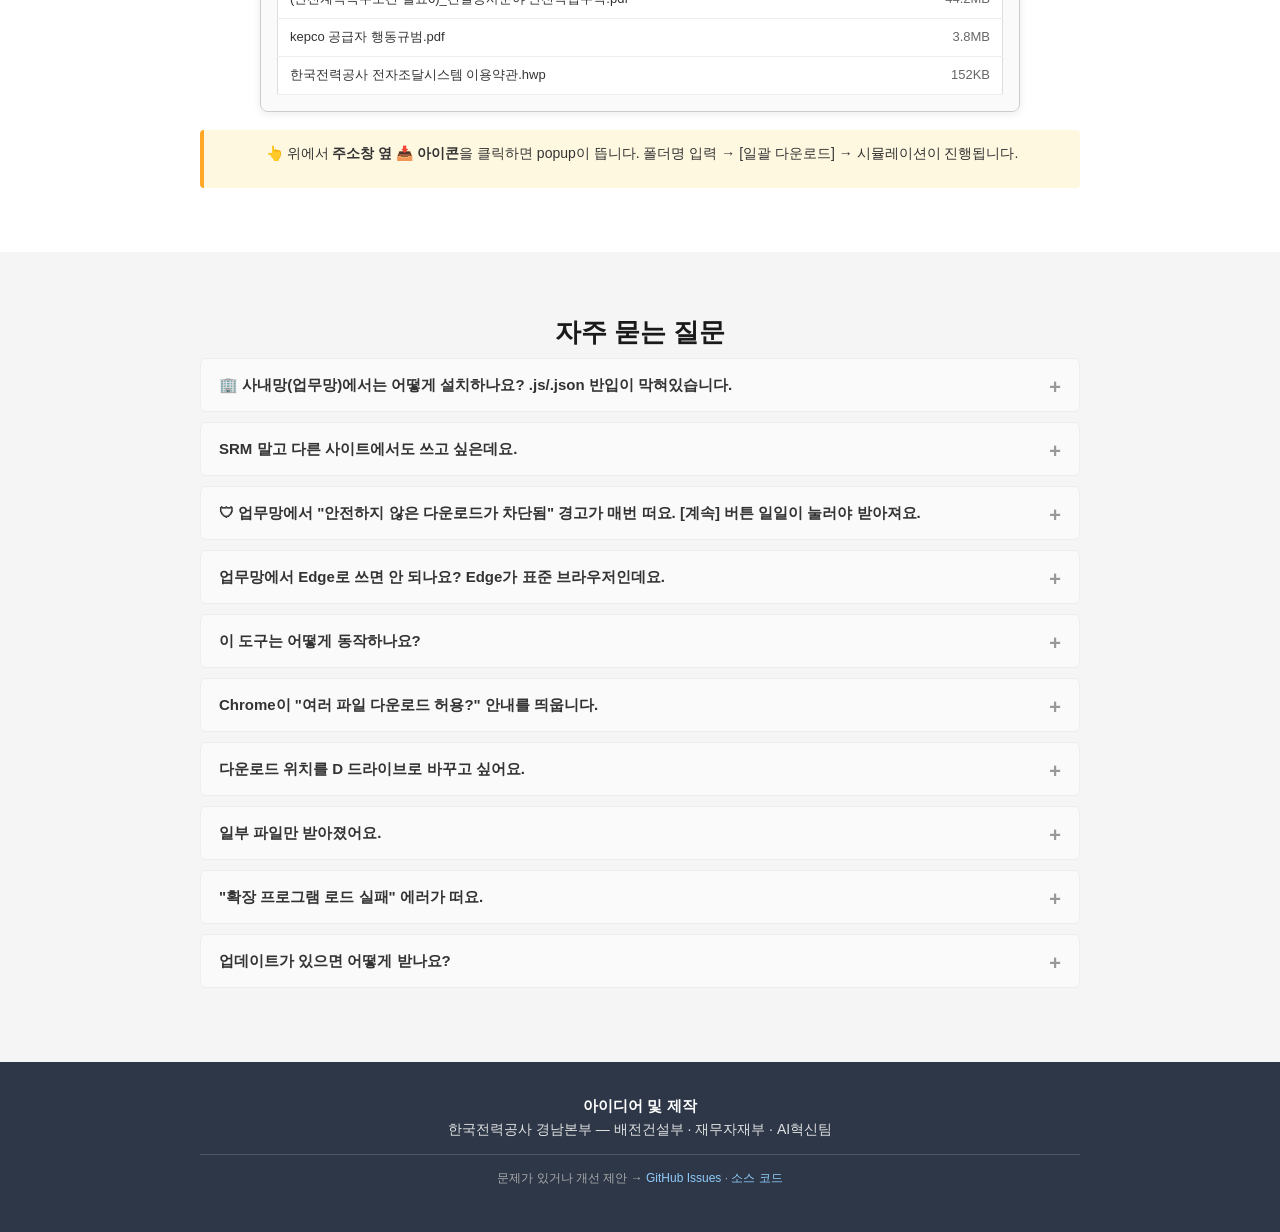
==== commit 1c01783b: "docs: step 4 mockup + 시뮬레이션에 [📁 다운로드 폴더 열기] 버튼 반영 v0.2.4에서 추가한 새 버튼이 매뉴얼 mockup에 빠져있던 거 보강.  - step " ====
--- a/docs/index.html
+++ b/docs/index.html
@@ -233,6 +233,10 @@
                 <div class="popup-demo-btn">📥 일괄 다운로드</div>
                 <div class="popup-demo-arrow">◀ ② 누르면 자동으로 받아짐</div>
               </div>
+              <div class="popup-demo-row">
+                <div class="popup-demo-btn popup-demo-btn-secondary">📁 다운로드 폴더 열기</div>
+                <div class="popup-demo-arrow">◀ ③ 다운로드 끝나고 받은 폴더 바로 열기</div>
+              </div>
             </div>
           </div>
 
@@ -295,6 +299,7 @@
           <input id="simFolder" type="text" placeholder="예: OO전기업체">
           <p class="hint">저장 위치: <code>~/Downloads/SRM/&lt;타임스탬프&gt;_&lt;폴더명&gt;/</code></p>
           <button id="simBtn" class="btn-primary btn-mini-2">📥 일괄 다운로드</button>
+          <button class="btn-mini-2 sim-secondary-btn" disabled title="시뮬레이션이라 동작 안 함">📁 다운로드 폴더 열기</button>
           <div class="sim-log" id="simLog">준비됨. 폴더명 입력 후 [일괄 다운로드] 클릭.</div>
         </div>
       </div>
--- a/docs/style.css
+++ b/docs/style.css
@@ -542,6 +542,23 @@
   font-weight: 600;
   text-align: center;
 }
+.popup-demo-btn-secondary {
+  background: white;
+  color: #1976d2;
+  border: 1px solid #1976d2;
+  font-weight: normal;
+  padding: 6px 10px;
+  font-size: 13px;
+}
+.sim-secondary-btn {
+  background: white !important;
+  color: #1976d2 !important;
+  border: 1px solid #1976d2 !important;
+  font-weight: normal !important;
+  font-size: 12px !important;
+  padding: 6px !important;
+  margin-top: 4px !important;
+}
 .popup-demo-arrow {
   font-size: 13px;
   color: #d32f2f;
